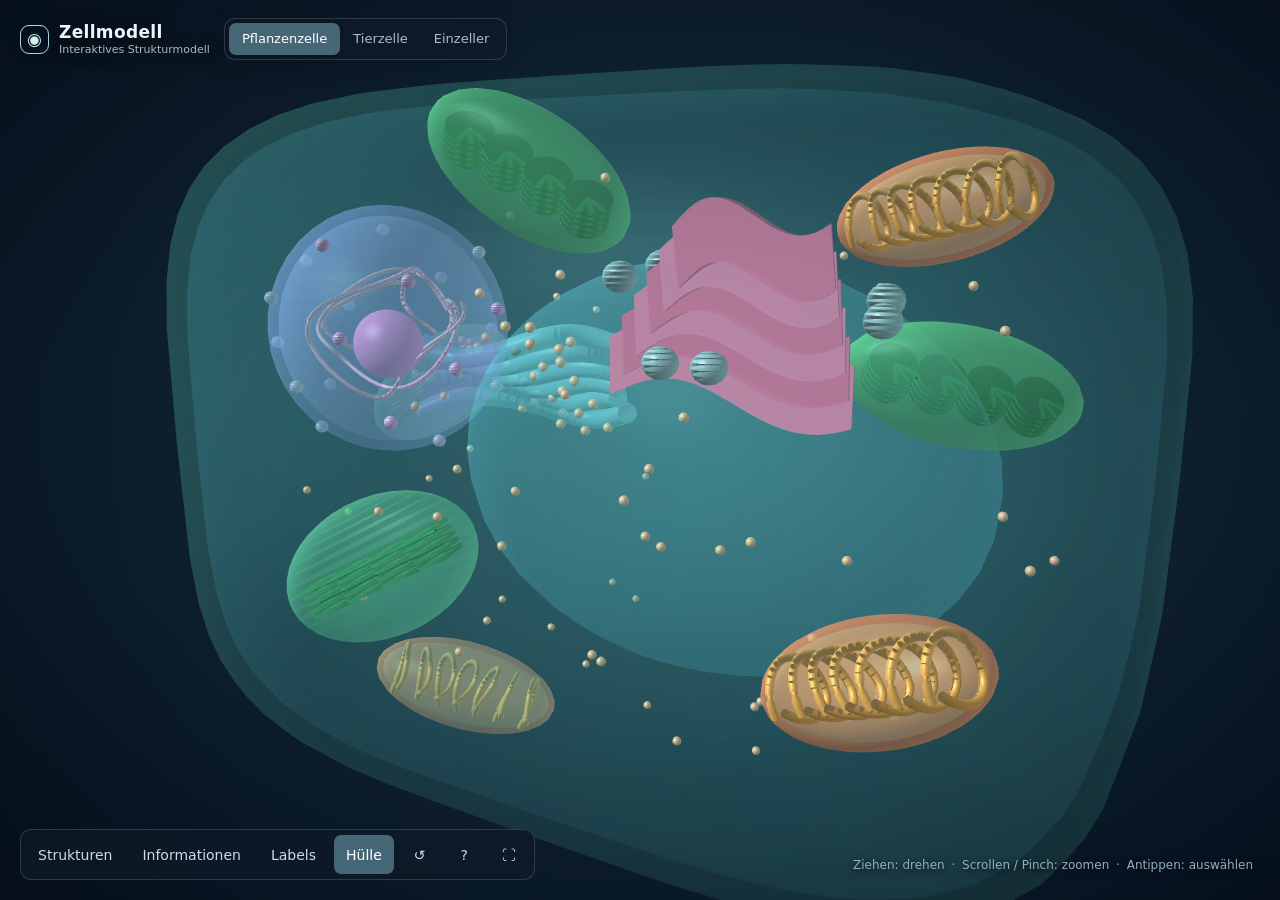
==== standalone/Zellmodell_3D_eine_Datei.html @ 07f2be98 "Add Zellmodell 3D prototype v0.2 (standalone/Zellmodell_3D_eine_Datei.html)" ====
<!doctype html>
<html lang="de">
<head>
  <meta charset="utf-8">
  <meta name="viewport" content="width=device-width,initial-scale=1,viewport-fit=cover,maximum-scale=5">
  <meta name="theme-color" content="#101823">
  <title>Zellmodell · interaktives 3D</title>
  <style>
    :root{color-scheme:dark;--panel:rgba(15,26,39,.79);--line:rgba(192,211,223,.18);--text:#eef6f9;--muted:#a6bac9;--accent:#a9dce1}
    *{box-sizing:border-box}html,body{margin:0;width:100%;height:100%;overflow:hidden;font-family:Inter,ui-sans-serif,system-ui,-apple-system,BlinkMacSystemFont,"Segoe UI",sans-serif}
    body{background:radial-gradient(ellipse at 52% 47%,#223b47 0%,#102333 47%,#07121f 95%);color:var(--text)}
    body:after{content:"";position:fixed;inset:0;pointer-events:none;background:radial-gradient(ellipse at 54% 55%,transparent 35%,rgba(2,11,20,.27) 100%)}
    canvas{display:block;position:fixed;inset:0;width:100vw;height:100dvh;touch-action:none;outline:none;cursor:grab} canvas.dragging{cursor:grabbing}
    button,select{font:inherit} button{cursor:pointer}
    .top{position:fixed;z-index:3;left:max(20px,env(safe-area-inset-left));top:max(18px,env(safe-area-inset-top));display:flex;align-items:center;gap:14px}
    .brand{display:flex;align-items:center;gap:10px;text-shadow:0 2px 16px #08152180}.mark{width:29px;height:29px;border:1.5px solid #b6dddf;border-radius:9px;display:grid;place-items:center;color:#d2f4ee;font-size:17px}.brand strong{letter-spacing:.02em;font-weight:600;font-size:17px}.brand small{display:block;font-size:11px;font-weight:450;color:var(--muted);margin-top:1px}
    .pick{display:flex;align-items:center;padding:4px;background:var(--panel);border:1px solid var(--line);border-radius:11px;backdrop-filter:blur(16px);box-shadow:0 8px 26px #020a1133}
    .pick button{background:transparent;border:0;border-radius:7px;color:#adbdc9;padding:9px 13px;font-size:13px;line-height:1.1}.pick button[aria-pressed="true"]{background:#476777;color:white;box-shadow:0 1px 5px #0003}
    .group{position:fixed;bottom:max(20px,env(safe-area-inset-bottom));left:max(20px,env(safe-area-inset-left));z-index:3;display:flex;gap:6px;padding:5px;border:1px solid var(--line);border-radius:11px;background:var(--panel);backdrop-filter:blur(18px)}
    .group button,.compact{background:transparent;color:#cbdce7;border:0;border-radius:7px;min-width:39px;height:39px;padding:0 12px;font-size:14px;white-space:nowrap}
    .group button:hover,.compact:hover{background:#ffffff19}.group button[aria-pressed="true"]{background:#456776;color:#fff}
    .hint{position:fixed;right:max(24px,env(safe-area-inset-right));bottom:max(28px,env(safe-area-inset-bottom));z-index:2;color:#93aebd;font-size:12px;user-select:none;text-align:right;text-shadow:0 2px 8px #06111b}
    .hint span{padding:0 3px}.cross{position:fixed;inset:50% auto auto 50%;pointer-events:none;width:5px;height:5px;border:1px solid rgba(255,255,255,.13);border-radius:50%;z-index:2;display:none}
    .panel{position:fixed;top:88px;right:max(20px,env(safe-area-inset-right));z-index:5;width:min(334px,calc(100vw - 40px));max-height:calc(100dvh - 175px);overflow:auto;padding:20px 21px 21px;border:1px solid rgba(200,225,228,.24);background:rgba(10,22,33,.87);backdrop-filter:blur(22px);border-radius:14px;box-shadow:0 14px 58px #0007;transform:translateX(calc(100% + 30px));opacity:0;pointer-events:none;transition:transform .24s ease,opacity .24s ease}
    .panel.open{transform:none;opacity:1;pointer-events:auto}.panel .head{display:flex;justify-content:space-between;align-items:start;gap:12px}.eyebrow{margin:0 0 8px;color:#91bccc;font-size:11px;letter-spacing:.1em;text-transform:uppercase}.panel h2{font-size:21px;line-height:1.2;letter-spacing:-.025em;font-weight:600;margin:0 0 15px}.panel p{line-height:1.53;color:#dae4e9;font-size:13px;margin:11px 0}.panel strong{color:#e8f4f5;font-weight:600}.panel .section{border-top:1px solid #ffffff23;padding-top:13px;margin-top:15px}.x{border:0;background:transparent;color:#bad0da;font-size:24px;padding:0 4px;line-height:1}.notice{font-size:11px!important;color:#9caeb8!important}
    .list{display:grid;gap:3px;margin-top:10px}.list button{text-align:left;color:#e4edf2;padding:11px 12px;background:#ffffff07;border:1px solid transparent;border-radius:7px;font-size:13px}.list button:hover,.list button:focus-visible{background:#ffffff1d;border-color:#ffffff31}
    .label{position:fixed;z-index:2;pointer-events:none;transform:translate(-50%,-50%);display:none;white-space:nowrap;border:1px solid #c1ebdd70;border-radius:20px;padding:4px 9px;background:#0a1c25b8;color:#d4ede9;font-size:11px;font-weight:500;text-shadow:0 1px 3px #0008;box-shadow:0 2px 10px #0003}
    .panel details{margin-top:10px;border-top:1px solid #ffffff29;padding-top:11px} .panel summary{font-weight:600;font-size:13px;color:#e4f6f2;cursor:pointer;list-style-position:inside} .panel details p{margin:8px 0 2px;color:#ccdae2}.panel .mini-list{display:grid;gap:5px}.panel .mini-list button{background:#ffffff0b;color:#e3f2f2;border:1px solid #ffffff17;text-align:left;border-radius:7px;padding:9px 11px;font-size:13px}.panel .mini-list button:hover{background:#ffffff1b}.panel .intro{font-size:13px;color:#c9dce3}.panel .tag{font-size:11px;letter-spacing:.05em;color:#a8c7cb;text-transform:uppercase}.panel .modelDisclaimer{font-size:11px;color:#abbfc8;margin-top:16px}.fallback{display:none;position:fixed;inset:0;z-index:1;align-items:center;justify-content:center;padding:70px 8% 68px}.fallback-mode .fallback{display:flex}.fallback svg{width:min(100%,1220px);height:min(88vh,740px);filter:drop-shadow(0 10px 28px rgba(0,0,0,.24))}.fallback .svg-part{cursor:pointer;transition:filter .12s,opacity .12s}.fallback .svg-part:hover{filter:brightness(1.25)}.fallback .lbl{font-size:16px;fill:#eaf8f5;paint-order:stroke;stroke:#14303b;stroke-width:3px;stroke-linejoin:round;opacity:0}.fallback.show-labels .lbl{opacity:1}.fallback.hide-shell .shell{opacity:0!important}.fallback .watermark{fill:#a1bbc2;font-size:12px;opacity:.8}.fallback-mode .hint{display:none}.fallback-mode .panel{z-index:7} @media(max-width:730px){.fallback{padding:108px 5% 75px}.fallback svg{height:auto;max-height:70vh;transform:scale(1.22)}.panel{width:min(332px,calc(100vw - 20px));max-height:calc(100dvh - 172px)}}
    .zero{position:fixed;left:50%;bottom:27px;transform:translateX(-50%);font-size:11px;color:#9dabb4;pointer-events:none;white-space:nowrap}
    button:focus-visible{outline:2px solid #9bdddb;outline-offset:2px}
    .screenreader{position:absolute;width:1px;height:1px;overflow:hidden;clip:rect(0,0,0,0)}
    @media(max-width:730px){.top{left:12px;right:12px;top:max(12px,env(safe-area-inset-top));flex-direction:column;align-items:stretch;gap:10px}.brand strong{font-size:15px}.brand small{font-size:10px}.pick{align-self:flex-start}.pick button{padding:8px 11px;font-size:12px}.group{left:10px;right:10px;bottom:max(10px,env(safe-area-inset-bottom));max-width:calc(100vw - 20px);gap:0;justify-content:space-between}.group button{font-size:11px;min-width:27px;padding:0 4px;height:35px}.hint{right:10px;bottom:58px;font-size:10px}.panel{right:10px;top:116px;max-height:calc(100dvh - 183px);padding:16px;width:min(320px,calc(100vw - 20px))}.zero{display:none}}
    @media(prefers-reduced-motion:reduce){.panel{transition:none}}
  </style>
</head>
<body>
<canvas id="scene" tabindex="0" aria-label="Dreidimensionales, drehbares Zellmodell. Mit Maus oder Finger drehen, zoomen und Organellen auswählen."></canvas>
<div class="top">
 <div class="brand"><div class="mark" aria-hidden="true">◉</div><div><strong>Zellmodell</strong><small>Interaktives Strukturmodell</small></div></div>
 <nav class="pick" aria-label="Zelltyp wählen">
  <button type="button" data-cell="plant" aria-pressed="true">Pflanzenzelle</button><button type="button" data-cell="animal" aria-pressed="false">Tierzelle</button><button type="button" data-cell="ciliate" aria-pressed="false">Einzeller</button>
 </nav>
</div>
<div class="group" aria-label="Modellwerkzeuge">
 <button id="listBtn" title="Organellliste öffnen">Strukturen</button>
 <button id="overviewBtn" title="Informationen zum Zelltyp öffnen">Informationen</button>
 <button id="labelBtn" title="Beschriftungen ein- oder ausblenden" aria-pressed="false">Labels</button>
 <button id="envelopeBtn" title="Zellhülle ein- oder ausblenden" aria-pressed="true">Hülle</button>
 <button id="resetBtn" title="Ansicht zurücksetzen" aria-label="Ansicht zurücksetzen">↺</button>
 <button id="helpBtn" title="Bedienhilfe anzeigen" aria-label="Bedienhilfe anzeigen">?</button>
 <button id="fullBtn" title="Vollbildmodus" aria-label="Vollbildmodus">⛶</button>
</div>
<div class="hint"><span>Ziehen: drehen</span> · <span>Scrollen / Pinch: zoomen</span> · <span>Antippen: auswählen</span></div>
<div id="labelLayer"></div>
<aside class="panel" id="panel" aria-live="polite" aria-label="Informationen zum Modell"><div id="panelContent"></div></aside>
<div class="screenreader" id="sr" aria-live="polite"></div>
<script>
/* Zellmodell 3D — quelltextoffener, externer-bibliothekenfreier WebGL2-Neubau.
   Die Canva-Anwendung ist nicht auslesbar; keine originalen Funktionen sind implizit zugesichert. */
(() => {
'use strict';
const $ = id => document.getElementById(id);
const canvas = $('scene'), panel = $('panel'), panelContent = $('panelContent');
const gl = canvas.getContext('webgl2', {antialias:true, alpha:true, powerPreference:'high-performance', preserveDrawingBuffer:false});
if (!gl) {startFallback();return;}
const VS = `#version 300 es
precision highp float;
in vec3 aPosition;in vec3 aNormal;
uniform mat4 uModel, uVP;uniform mat3 uNormal;
out vec3 vN, vW;
void main(){vec4 p=uModel*vec4(aPosition,1.0);vW=p.xyz;vN=normalize(uNormal*aNormal);gl_Position=uVP*p;}`;
const FS = `#version 300 es
precision highp float;
in vec3 vN, vW;out vec4 FragColor;
uniform vec3 uColor,uCamera;uniform float uOpacity,uRough,uEmissive,uDim;
void main(){
 vec3 N=normalize(vN),V=normalize(uCamera-vW);
 vec3 L1=normalize(vec3(-0.54,0.81,0.91)),L2=normalize(vec3(0.74,-0.21,-0.47));
 float dif=max(dot(N,L1),0.0),bounce=max(dot(N,L2),0.0);
 float fres=pow(1.0-max(dot(N,V),0.0),2.6);
 float specPower=mix(72.0,13.0,clamp(uRough,0.0,1.0));
 float spec=pow(max(dot(N,normalize(L1+V)),0.0),specPower)*(.17+.26*(1.0-uRough));
 float fill=0.43+0.57*dif+0.19*bounce;
 vec3 tint=mix(uColor,vec3(0.55,0.84,0.94),clamp(fres*.2,0.0,0.6));
 vec3 col=tint*fill + vec3(0.86,0.94,1.0)*spec + uColor*uEmissive*(.13+fres*.54);
 col=mix(col,vec3(dot(col,vec3(.30,.59,.11)))*.71,uDim);
 float alpha=clamp(uOpacity*(1.0+fres*.50),0.0,1.0);
 FragColor=vec4(col,alpha);
}`;
function shader(src,kind){const s=gl.createShader(kind);gl.shaderSource(s,src);gl.compileShader(s);if(!gl.getShaderParameter(s,gl.COMPILE_STATUS))throw new Error(gl.getShaderInfoLog(s));return s;}
let program;try{program=gl.createProgram();gl.attachShader(program,shader(VS,gl.VERTEX_SHADER));gl.attachShader(program,shader(FS,gl.FRAGMENT_SHADER));gl.linkProgram(program);if(!gl.getProgramParameter(program,gl.LINK_STATUS))throw new Error(gl.getProgramInfoLog(program));}catch(e){document.body.insertAdjacentHTML('beforeend','<pre style="position:fixed;top:30%;left:8%;max-width:84%;padding:18px;background:#261a24;color:#fff;z-index:20;white-space:pre-wrap">Grafikinitialisierung fehlgeschlagen: '+String(e)+'</pre>');return;}
const uniforms={};for(const name of ['uModel','uVP','uNormal','uColor','uCamera','uOpacity','uRough','uEmissive','uDim']) uniforms[name]=gl.getUniformLocation(program,name);
const aPosition=gl.getAttribLocation(program,'aPosition'),aNormal=gl.getAttribLocation(program,'aNormal');
function clamp(n,a,b){return Math.min(b,Math.max(a,n));}
function add3(a,b){return [a[0]+b[0],a[1]+b[1],a[2]+b[2]];}
function sub3(a,b){return [a[0]-b[0],a[1]-b[1],a[2]-b[2]];}
function mul3(a,s){return [a[0]*s,a[1]*s,a[2]*s];}
function dot(a,b){return a[0]*b[0]+a[1]*b[1]+a[2]*b[2];}
function cross(a,b){return [a[1]*b[2]-a[2]*b[1],a[2]*b[0]-a[0]*b[2],a[0]*b[1]-a[1]*b[0]];}
function norm(a){const n=Math.hypot(...a)||1;return mul3(a,1/n);}
function eye(){return new Float32Array([1,0,0,0, 0,1,0,0, 0,0,1,0, 0,0,0,1]);}
function matmul(a,b){const o=new Float32Array(16);for(let c=0;c<4;c++)for(let r=0;r<4;r++)for(let k=0;k<4;k++)o[c*4+r]+=a[k*4+r]*b[c*4+k];return o;}
function translate(x,y,z){const m=eye();m[12]=x;m[13]=y;m[14]=z;return m;}
function scale(x,y,z){const m=eye();m[0]=x;m[5]=y;m[10]=z;return m;}
function rx(t){const m=eye(),c=Math.cos(t),s=Math.sin(t);m[5]=c;m[6]=s;m[9]=-s;m[10]=c;return m;}
function ry(t){const m=eye(),c=Math.cos(t),s=Math.sin(t);m[0]=c;m[2]=-s;m[8]=s;m[10]=c;return m;}
function rz(t){const m=eye(),c=Math.cos(t),s=Math.sin(t);m[0]=c;m[1]=s;m[4]=-s;m[5]=c;return m;}
function model({pos=[0,0,0],size=[1,1,1],rot=[0,0,0]}={}){return matmul(translate(...pos),matmul(rz(rot[2]),matmul(ry(rot[1]),matmul(rx(rot[0]),scale(...size)))));}
function normalMatrix(m){const a=[m[0],m[1],m[2]],b=[m[4],m[5],m[6]],c=[m[8],m[9],m[10]];return new Float32Array([...cross(b,c),...cross(c,a),...cross(a,b)]);}
function vec4Mul(m,v){return [m[0]*v[0]+m[4]*v[1]+m[8]*v[2]+m[12]*v[3],m[1]*v[0]+m[5]*v[1]+m[9]*v[2]+m[13]*v[3],m[2]*v[0]+m[6]*v[1]+m[10]*v[2]+m[14]*v[3],m[3]*v[0]+m[7]*v[1]+m[11]*v[2]+m[15]*v[3]];}
function perspective(fov,asp,n,f){const t=1/Math.tan(fov/2),m=new Float32Array(16);m[0]=t/asp;m[5]=t;m[10]=(f+n)/(n-f);m[11]=-1;m[14]=2*f*n/(n-f);return m;}
function lookAt(eyePos,target){let f=norm(sub3(target,eyePos)),r=norm(cross(f,[0,1,0])),u=cross(r,f),m=eye();m[0]=r[0];m[4]=r[1];m[8]=r[2];m[1]=u[0];m[5]=u[1];m[9]=u[2];m[2]=-f[0];m[6]=-f[1];m[10]=-f[2];m[12]=-dot(r,eyePos);m[13]=-dot(u,eyePos);m[14]=dot(f,eyePos);return m;}
function geo(vertices,normals,indices){const vao=gl.createVertexArray();gl.bindVertexArray(vao);const p=gl.createBuffer();gl.bindBuffer(gl.ARRAY_BUFFER,p);gl.bufferData(gl.ARRAY_BUFFER,new Float32Array(vertices),gl.STATIC_DRAW);gl.enableVertexAttribArray(aPosition);gl.vertexAttribPointer(aPosition,3,gl.FLOAT,false,0,0);const n=gl.createBuffer();gl.bindBuffer(gl.ARRAY_BUFFER,n);gl.bufferData(gl.ARRAY_BUFFER,new Float32Array(normals),gl.STATIC_DRAW);gl.enableVertexAttribArray(aNormal);gl.vertexAttribPointer(aNormal,3,gl.FLOAT,false,0,0);const i=gl.createBuffer();gl.bindBuffer(gl.ELEMENT_ARRAY_BUFFER,i);gl.bufferData(gl.ELEMENT_ARRAY_BUFFER,new Uint32Array(indices),gl.STATIC_DRAW);gl.bindVertexArray(null);return {vao,count:indices.length};}
function sphereGeo(seg=30,rows=20,p=1){const v=[],n=[],ind=[];const signedPow=(x,e)=>Math.sign(x)*Math.pow(Math.abs(x),e);for(let j=0;j<=rows;j++){const lat=-Math.PI/2+j*Math.PI/rows,cl=signedPow(Math.cos(lat),p),sl=signedPow(Math.sin(lat),p);for(let i=0;i<=seg;i++){const lon=i*2*Math.PI/seg;let x=cl*signedPow(Math.cos(lon),p),y=sl,z=cl*signedPow(Math.sin(lon),p);v.push(x,y,z);let nn=p===1?[x,y,z]:norm([Math.sign(x)*Math.pow(Math.abs(x)+.00001,2-p),Math.sign(y)*Math.pow(Math.abs(y)+.00001,2-p),Math.sign(z)*Math.pow(Math.abs(z)+.00001,2-p)]);n.push(...nn);}}
for(let j=0;j<rows;j++)for(let i=0;i<seg;i++){let a=j*(seg+1)+i,b=a+seg+1;ind.push(a,b,a+1,b,b+1,a+1);}return geo(v,n,ind);}
function cylinderGeo(seg=22){let v=[],n=[],ind=[];for(let j=0;j<2;j++){let y=j? .5:-.5;for(let i=0;i<=seg;i++){let a=i*2*Math.PI/seg,c=Math.cos(a),s=Math.sin(a);v.push(c,y,s);n.push(c,0,s);}}for(let i=0;i<seg;i++){let a=i,b=i+seg+1;ind.push(a,a+1,b,a+1,b+1,b);}for(let cap=0;cap<2;cap++){const y=cap?.5:-.5;const center=v.length/3;v.push(0,y,0);n.push(0,cap?1:-1);const start=v.length/3;for(let i=0;i<=seg;i++){let a=i*2*Math.PI/seg;v.push(Math.cos(a),y,Math.sin(a));n.push(0,cap?1:-1);}for(let i=0;i<seg;i++)ind.push(center,start+i+(cap?0:1),start+i+(cap?1:0));}return geo(v,n,ind);}
function torusGeo(seg=42,tube=9){let v=[],n=[],ind=[];for(let i=0;i<=seg;i++){let a=2*Math.PI*i/seg,ca=Math.cos(a),sa=Math.sin(a);for(let j=0;j<=tube;j++){let b=2*Math.PI*j/tube,cb=Math.cos(b),sb=Math.sin(b);v.push((1+.12*cb)*ca,.12*sb,(1+.12*cb)*sa);n.push(cb*ca,sb,cb*sa);}}for(let i=0;i<seg;i++)for(let j=0;j<tube;j++){let a=i*(tube+1)+j,b=a+tube+1;ind.push(a,a+1,b,a+1,b+1,b);}return geo(v,n,ind);}
function tubeGeo(points,r=.06,sides=6){let v=[],n=[],ind=[];for(let i=0;i<points.length;i++){const t=norm(sub3(points[Math.min(points.length-1,i+1)],points[Math.max(0,i-1)])),p=norm(cross(t,Math.abs(t[1])>.9?[1,0,0]:[0,1,0])),q=cross(t,p);for(let k=0;k<=sides;k++){const a=2*Math.PI*k/sides,nn=add3(mul3(p,Math.cos(a)),mul3(q,Math.sin(a)));v.push(...add3(points[i],mul3(nn,r)));n.push(...nn);}}
for(let i=0;i<points.length-1;i++)for(let k=0;k<sides;k++){let a=i*(sides+1)+k,b=a+sides+1;ind.push(a,b,a+1,a+1,b,b+1);}return geo(v,n,ind);}
function crescentGeo(){let v=[],n=[],ind=[],nx=32,ny=8;for(let side of [-1,1])for(let j=0;j<=ny;j++)for(let i=0;i<=nx;i++){let u=(i/nx-.5)*2,w=(j/ny-.5)*2;v.push(u*.86,w*.19 + Math.sin((u+1)*2.8)*.14,side*(.035+Math.cos(u*2.2)*.04));n.push(0,-.25,side);}
let one=(nx+1)*(ny+1);for(let s=0;s<2;s++)for(let j=0;j<ny;j++)for(let i=0;i<nx;i++){let a=s*one+j*(nx+1)+i,b=a+nx+1;ind.push(a,b,a+1,b,b+1,a+1);}return geo(v,n,ind);}
const G={sphere:sphereGeo(),micro:sphereGeo(12,8),box:sphereGeo(40,28,.50),cell:sphereGeo(48,30),cylinder:cylinderGeo(),torus:torusGeo(),sheet:crescentGeo()};
const colors={wall:[.31,.74,.54],membrane:[.34,.79,.84],vacuole:[.30,.74,.79],nucleus:[.60,.51,.91],nucleolus:[.97,.60,.89],dna:[.96,.70,.94],mito:[1.0,.56,.31],crista:[.99,.77,.40],chloro:[.35,.82,.47],grana:[.15,.55,.30],golgi:[.98,.65,.82],er:[.47,.80,.87],ribo:[.98,.82,.65],vesicle:[.66,.90,.91],lyso:[.94,.70,.49],cytoskeleton:[.32,.64,.75],nucleoid:[.98,.69,.56],plasmid:[.89,.77,.53]};
let objs=[],groups={},current='plant',selected=null,showLabels=false,showEnvelope=true;
const defs={
 plant:{
 wall:['Zellwand','Die Zellwand liegt außerhalb der Zellmembran und gibt der Pflanzenzelle mechanische Stabilität.','Zellulosehaltige Zellwand; keine selektiv permeable Biomembran.','Die äußere Form ist stark vereinfacht.'],
 membrane:['Zellmembran','Begrenzt den Protoplasten und reguliert den Stoffaustausch.','Phospholipid-Doppelschicht mit Membranproteinen.','Die molekulare Doppelschicht ist hier nicht aufgelöst.'],
 vacuole:['Zentralvakuole','Großer, flüssigkeitsgefüllter Zellraum; wichtig für Speicherung und Turgor.','Der Tonoplast grenzt die Vakuole vom Cytoplasma ab.','Die Größe variiert zwischen Pflanzenzellen.'],
 nucleus:['Zellkern','Enthält den überwiegenden Teil der genetischen Information.','Kernhülle aus zwei Membranen mit Kernporen. Der Nucleolus bildet unter anderem ribosomale Untereinheiten.','Die DNA-Fäden dienen hier nur zur Veranschaulichung.'],
 mito:['Mitochondrien','Hier läuft ein wesentlicher Teil der aeroben Zellatmung ab; ATP wird bereitgestellt.','Innere und äußere Membran; die innere besitzt Einstülpungen (Cristae).','Cristae und Größenverhältnisse sind vereinfacht.'],
 chloro:['Chloroplasten','Ort der Fotosynthese in grünen Pflanzenzellen.','Zwei Hüllmembranen; das innere Thylakoidsystem trägt photosynthetische Membrankomplexe.','Dargestellt ist eine chloroplastenhaltige Blattzelle, nicht jede Pflanzenzelle.'],
 er:['Endoplasmatisches Reticulum','Membrannetzwerk für die Herstellung und Verarbeitung vieler Stoffe.','An Ribosomen des rauen ER entstehen vor allem Membran- und sekretorische Proteine; glattes ER ist unter anderem an der Lipidsynthese beteiligt.','Die räumliche Verzahnung mit der Kernhülle ist nicht maßstabsgerecht.'],
 golgi:['Golgi-Apparat','Verarbeitet, sortiert und verteilt unter anderem Proteine und Lipide.','Stapel abgeflachter membranbegrenzter Zisternen; Vesikel übernehmen Transportaufgaben.','Transportwege werden nicht animiert.'],
 ribo:['Ribosomen','Ort der Proteinbiosynthese.','Ribosomen sind nicht von einer eigenen Biomembran umgeben.','Die gezeigten Punkte sind stark vergrößert.']},
 animal:{
 membrane:['Zellmembran','Grenzt die Tierzelle ab und vermittelt gezielten Stoffaustausch.','Lipiddoppelschicht mit Proteinen und weiteren Bestandteilen.','Keine feste Zellwand vorhanden.'],
 nucleus:['Zellkern','Enthält den überwiegenden Teil der DNA.','Doppelte Kernhülle mit Kernporen, Chromatin und Nucleolus.','Vereinfachte Verteilung der DNA.'],
 mito:['Mitochondrien','Wichtige Orte der aeroben Zellatmung und ATP-Bereitstellung.','Zwei Hüllmembranen; innere Membran mit Cristae.','Nicht maßstabsgetreu.'],
 er:['Endoplasmatisches Reticulum','Membransystem für Synthese, Modifikation und Transport.','Raues ER trägt Ribosomen; glattes ER nicht.','Die Form ist schematisiert.'],
 golgi:['Golgi-Apparat','Modifiziert und verteilt Stoffe, die unter anderem aus dem ER kommen.','Gestapelte Membransäckchen und Vesikel.','Transportrichtungen im Modell nicht animiert.'],
 ribo:['Ribosomen','Hier werden Proteine hergestellt.','Membranlose ribonukleoproteinreiche Partikel.','Didaktisch stark vergrößert.'],
 lyso:['Lysosomen','Membranbegrenzte Räume mit abbauenden Enzymen.','Beteiligt am intrazellulären Stoffabbau.','Nicht jede Tierzelle besitzt gleich viele.'],
 vesicle:['Vesikel','Transportieren oder speichern Stoffe in membranumhüllten Räumen.','Können mit anderen Membranen fusionieren.','Momentaufnahme eines dynamischen Systems.']},
 ciliate:{
 membrane:['Zelloberfläche','Das Pantoffeltierchen wird von einer Zellmembran und einem stabilisierenden Zellcortex begrenzt.','Es besitzt keine starre pflanzliche Zellwand. Die Oberfläche trägt zahlreiche Cilien (Wimpern).','Als Beispiel wird ein Pantoffeltierchen vereinfacht modelliert. Nicht alle Einzeller sehen so aus.'],
 macronucleus:['Großkern (Makronucleus)','Der Großkern enthält DNA und steuert viele Vorgänge der aktiven Zelle.','Pantoffeltierchen besitzen einen großen Zellkern und zusätzlich mindestens einen Kleinkern.','Die Darstellung einzelner DNA-Bereiche ist schematisch.'],
 micronucleus:['Kleinkern (Mikronucleus)','Der Kleinkern ist vor allem für Prozesse der genetischen Weitergabe bei der Konjugation wichtig.','Er liegt oft in der Nähe des Großkerns.','Die Vererbungsvorgänge sind nicht dargestellt.'],
 cilia:['Cilien (Wimpern)','Viele bewegliche Zellfortsätze ermöglichen Fortbewegung und helfen, Nahrung heranzustrudeln.','Ihre Bewegung beruht auf einem komplexen Aufbau aus Mikrotubuli.','Anzahl, Bewegungsmuster und tatsächliche Feinstruktur sind stark vereinfacht.'],
 vacuole:['Kontraktile Vakuole','Sie sammelt überschüssiges Wasser und gibt es nach außen ab.','Sie ist an der Osmoregulation im Süßwasser beteiligt; Zuführungskanäle sind hier schematisch.','Ihre Füllung und Entleerung werden nicht zeitlich simuliert.'],
 food:['Nahrungsvakuolen','Aufgenommene Nahrung wird in membranumgrenzten Räumen verdaut.','Die Vakuolen bewegen sich durch das Zellinnere und werden während der Verdauung verändert.','Das Modell zeigt nur mehrere vereinfachte Zustände gleichzeitig.'],
 oral:['Mundfeld / Zellmund','In diesem Oberflächenbereich wird Nahrung aufgenommen.','Cilien bewegen Nahrungsteilchen zur Zellmundregion.','Die räumliche Vertiefung und der Aufnahmevorgang sind nur angedeutet.'],
 mito:['Mitochondrien','Auch das Pantoffeltierchen ist ein Eukaryot und besitzt Mitochondrien.','Die innere Membran bildet Cristae; hier findet ein großer Teil der aeroben Zellatmung statt.','Einzellige Eukaryoten sind in ihrer Ausstattung sehr vielfältig.']}

};
function register(id,center,radius){const d=defs[current][id];groups[id]={id,title:d[0],about:d[1],structure:d[2],limit:d[3],center,radius};}
function add(group,mesh,transform,opts={}){const m=model(transform),mat={...opts};objs.push({group,mesh,model:m,normal:normalMatrix(m),center:transform.pos||[0,0,0],color:mat.color||colors[group]||colors.membrane,alpha:mat.alpha===undefined?1:mat.alpha,rough:mat.rough===undefined?.47:mat.rough,emissive:mat.emissive||0,envelope:!!mat.envelope});}
function addTube(group,points,r,opts={},transform={}){const mesh=tubeGeo(points,r,7);add(group,mesh,{pos:transform.pos||[0,0,0],size:transform.size||[1,1,1],rot:transform.rot||[0,0,0]},opts);}
function ring(group,c,r,rot=[0,0,0],opts={}){add(group,G.torus,{pos:c,size:[r,.95*r,r],rot},opts);}
function addNucleus(c,s=1){register('nucleus',c,.9*s);
 add('nucleus',G.sphere,{pos:c,size:[.86*s,.84*s,.74*s]},{alpha:.26,rough:.37,color:colors.nucleus,emissive:.11});
 add('nucleus',G.sphere,{pos:c,size:[.79*s,.77*s,.67*s]},{alpha:.18,rough:.35,color:[.71,.62,.99]});
 add('nucleus',G.sphere,{pos:add3(c,[.15*s,-.07*s,.17*s]),size:[.24*s,.23*s,.22*s]},{color:colors.nucleolus,rough:.45,emissive:.11});
 for(let h=0;h<3;h++){let pts=[];for(let j=0;j<48;j++){let t=(j/47)*Math.PI*2.1;pts.push([Math.cos(t)*(.43+h*.04)*s,Math.sin(t)*(.31+h*.06)*s,Math.sin(t*2.6+h*1.7)*.19*s]);}addTube('nucleus',pts,.016*s,{color:colors.dna,alpha:.91,emissive:.14},{pos:c,rot:[h*.34,h*.6, h*.25]});}
 for(let k=0;k<21;k++){let a=k*2.4,el=Math.asin((k/21)*1.75-.88),x=Math.cos(el)*Math.cos(a),y=Math.sin(el),z=Math.cos(el)*Math.sin(a);add('nucleus',G.micro,{pos:add3(c,[x*.865*s,y*.84*s,z*.745*s]),size:[.045*s,.043*s,.045*s]},{color:[.84,.78,1],alpha:.8,emissive:.12});}
}
function addMito(c,scaleFactor=1,rot=[0,0,0]){const m=matmul(translate(...c),matmul(rz(rot[2]),matmul(ry(rot[1]),rx(rot[0]))));
 add('mito',G.sphere,{pos:c,size:[.75*scaleFactor,.33*scaleFactor,.35*scaleFactor],rot},{alpha:.46,rough:.34,color:colors.mito,emissive:.13});
 add('mito',G.sphere,{pos:c,size:[.70*scaleFactor,.285*scaleFactor,.30*scaleFactor],rot},{alpha:.19,rough:.32,color:[1,.86,.51]});
 for(let i=0;i<7;i++){let pts=[];const x=(-.54+i*.18)*scaleFactor;for(let j=0;j<=28;j++){let t=j/28,phi=t*Math.PI*2.0;pts.push([x + Math.sin(phi*1.2+i)*.035*scaleFactor,Math.sin(phi)*.215*scaleFactor,Math.cos(phi*.9)*.22*scaleFactor]);}addTube('mito',pts,.025*scaleFactor,{color:colors.crista,rough:.66,alpha:.96,emissive:.12},{pos:c,rot});}
 return m;
}
function addChloroplast(c,rot=[0,0,0],scaleFactor=1){add('chloro',G.sphere,{pos:c,size:[.77*scaleFactor,.46*scaleFactor,.32*scaleFactor],rot},{color:colors.chloro,alpha:.43,rough:.37,emissive:.14});
 // Quer zur Längsachse gestapelte Thylakoid-Disks und verbindende Stromalamellen (didaktische Strukturmodelle).
 const localParent=matmul(translate(...c),matmul(rz(rot[2]),matmul(ry(rot[1]),rx(rot[0]))));
 for(let stack=0;stack<4;stack++){for(let k=0;k<5;k++){let p=[(-.46+stack*.31)*scaleFactor,(-.1+k*.047)*scaleFactor,.015*scaleFactor];let pp=vec4Mul(localParent,[...p,1]);add('chloro',G.cylinder,{pos:pp.slice(0,3),size:[.16*scaleFactor,.022*scaleFactor,.16*scaleFactor],rot:[rot[0],rot[1],rot[2]]},{color:colors.grana,rough:.68});}}
 for(let l=0;l<3;l++){let pts=[];for(let i=0;i<=24;i++){let u=i/24;pts.push([(-.55+1.1*u)*scaleFactor,(-.11+l*.085)*scaleFactor,.02*scaleFactor+Math.sin(u*9)*.02]);}addTube('chloro',pts,.019*scaleFactor,{color:[.17,.69,.38],alpha:.95},{pos:c,rot});}
}
function addGolgi(c,scaleFactor=1){register('golgi',c,.84*scaleFactor);for(let k=0;k<6;k++){const length=(.92-k*.07)*scaleFactor;add('golgi',G.sheet,{pos:add3(c,[.03*k*scaleFactor,(k-2.5)*.15*scaleFactor,0]),size:[length,1*scaleFactor,.8*scaleFactor],rot:[0,.10,k*.024]},{color:k%2?[.97,.64,.81]:[1,.72,.88],alpha:.92,rough:.59,emissive:.025});}
 for(let i=0;i<6;i++){let a=i*2.2;add('golgi',G.micro,{pos:add3(c,[.97*Math.cos(a)*scaleFactor,.31*Math.sin(a)*scaleFactor,.3*Math.sin(a*1.8)*scaleFactor]),size:[.09,.08,.09]},{color:colors.vesicle,alpha:.84,rough:.2});}}
function addER(c,scaleFactor=1){register('er',c,.90*scaleFactor);for(let k=0;k<6;k++){let theta=k*.70+.4, pts=[];for(let j=0;j<=32;j++){let t=j/32;pts.push([(-.64+t*1.35)*scaleFactor,Math.sin(t*2*Math.PI+theta)*.12*scaleFactor+(k-2.5)*.10*scaleFactor,Math.cos(t*4.0+theta)*.30*scaleFactor]);}
 addTube('er',pts,.066*scaleFactor,{color:colors.er,alpha:.84,rough:.3,emissive:.075},{pos:c,rot:[.2,k*.16,0]});
 for(let j=0;j<7;j++){let t=j/7, p=pts[Math.floor(t*(pts.length-1))];add('er',G.micro,{pos:add3(c,p),size:[.034,.034,.034]},{color:colors.ribo,alpha:1,rough:.7});}}
}
let seed=302;function random(){seed=(seed*1664525+1013904223)>>>0;return seed/4294967296;}
function addRibosomes(c,size,count,inside=()=>true){register('ribo',c,.65);let added=0,iterations=0;while(added<count&&iterations++<count*12){const p=[(random()*2-1)*size[0],(random()*2-1)*size[1],(random()*2-1)*size[2]];if(p[0]*p[0]/size[0]**2+p[1]*p[1]/size[1]**2+p[2]*p[2]/size[2]**2>1||!inside(p))continue;add('ribo',G.micro,{pos:add3(c,p),size:[.027,.027,.027]},{color:colors.ribo,rough:.75,emissive:.075});added++;}}
function addPlant(){register('wall',[0,0,0],3);register('membrane',[0,0,0],3);
 add('wall',G.box,{size:[3.1,2.25,1.76]},{color:colors.wall,alpha:.115,rough:.26,emissive:.07,envelope:true});
 add('membrane',G.box,{size:[2.98,2.14,1.67]},{color:colors.membrane,alpha:.055,rough:.26,emissive:.06,envelope:true});
 register('vacuole',[.35,-.10,-.30],1.55);add('vacuole',G.sphere,{pos:[.35,-.14,-.35],size:[1.85,1.36,1.12]},{color:colors.vacuole,alpha:.17,rough:.15,emissive:.07});
 addNucleus([-1.52,.75,.63],.94);register('mito',[1.70,-.80,.87],.60);addMito([1.87,-.82,.88],1.0,[.24,-.32,.47]);addMito([-1.12,-1.71,.48],.85,[.56,.41,-.27]);addMito([1.88,1.53,.19],.83,[.54,-.32,.22]);
 register('chloro',[-1.57,-.96,.59],.68);addChloroplast([-1.69,-.9,.66],[.14,.14,.5],1.06);addChloroplast([1.83,.46,-.73],[.65,.48,-.26],.97);addChloroplast([-.42,1.73,.58],[.5,.18,-.5],.90);addChloroplast([-2.04,.2,-.45],[-.44,.28,.6],.82);
 addGolgi([1.20,1.06,1.23],.78);addER([-.85,.42,.12],1.05);
 addRibosomes([0,0,0],[2.69,1.93,1.53],74,p=>(p[0]-.35)**2/1.84**2+(p[1]+.14)**2/1.35**2+(p[2]+.35)**2/1.11**2>1.18&& (p[0]+1.52)**2+(p[1]-.75)**2+(p[2]-.63)**2>.95**2);
}
function addAnimal(){register('membrane',[0,0,0],2.6);add('membrane',G.sphere,{size:[2.73,2.19,1.81]},{color:colors.membrane,alpha:.12,rough:.22,emissive:.12,envelope:true});
 addNucleus([-.65,.20,.15],1.11);register('mito',[1.26,-.83,.83],.65);addMito([1.36,-.85,.84],1.05,[.1,.2,.6]);addMito([1.42,1.22,-.05],.89,[.32,-.19,-.1]);addMito([-1.80,-1.12,.37],.72,[.08,1.07,-.23]);
 addGolgi([.75,.74,1.00],.95);addER([-.25,-.67,-.54],1.0);
 register('lyso',[-1.5,1.35,.47],.4);for(let i=0;i<5;i++){const p=[-1.5+Math.cos(i*2.4)*.29,1.38+Math.sin(i*3.0)*.23,.65+(i%2)*.34];add('lyso',G.sphere,{pos:p,size:[.20,.2,.20]},{color:colors.lyso,alpha:.85,rough:.37});}
 register('vesicle',[1.94,.11,.34],.35);for(let i=0;i<8;i++){let a=i*2.4,p=[1.84+Math.sin(a)*.31,.08+Math.cos(a)*.63,.45+Math.sin(a*1.8)*.25];add('vesicle',G.sphere,{pos:p,size:[.11,.1,.11]},{color:colors.vesicle,alpha:.50,rough:.15});}
 addRibosomes([0,0,0],[2.5,1.98,1.5],89,p=>(p[0]+.65)**2+(p[1]-.2)**2+(p[2]-.15)**2>1.15**2);
}
function addCiliate(){
 // Pantoffeltierchen als konkretes Beispiel eines eukaryotischen Einzellers.
 register('membrane',[0,0,0],2.8);
 add('membrane',G.sphere,{size:[2.73,1.12,.84],rot:[0,0,-.12]},{color:[.29,.75,.84],alpha:.16,rough:.30,emissive:.11,envelope:true});
 add('membrane',G.sphere,{size:[2.60,1.02,.75],rot:[0,0,-.12]},{color:[.44,.82,.81],alpha:.05,rough:.28,emissive:.04,envelope:true});
 register('macronucleus',[-.38,.10,.18],.74);add('macronucleus',G.sphere,{pos:[-.40,.06,.18],size:[.76,.52,.48]},{color:[.68,.54,.92],alpha:.78,rough:.42,emissive:.07});
 register('micronucleus',[.27,.36,.35],.25);add('micronucleus',G.sphere,{pos:[.30,.36,.36],size:[.21,.20,.19]},{color:[.95,.72,1],alpha:.95,rough:.46});
 register('vacuole',[1.65,.51,.17],.57);add('vacuole',G.sphere,{pos:[1.65,.48,.17],size:[.41,.35,.32]},{color:[.34,.78,.93],alpha:.34,rough:.23,emissive:.09});
 for(let k=0;k<8;k++){let a=k*Math.PI/4,pts=[];for(let j=0;j<6;j++){let t=j/5;pts.push([1.65+Math.cos(a)*(.37+t*.46),.48+Math.sin(a)*(.31+t*.25),.13]);}addTube('vacuole',pts,.017,{color:[.46,.89,.92],alpha:.78});}
 register('food',[.78,-.44,.31],.85);for(const [x,y,z,r] of [[.79,-.46,.48,.30],[-1.45,-.22,.33,.25],[-.15,-.61,-.04,.23],[1.17,.2,-.28,.19]]){
 add('food',G.sphere,{pos:[x,y,z],size:[r,r*.88,r*.88]},{color:[.98,.66,.42],alpha:.59,rough:.5});add('food',G.sphere,{pos:[x+.05,y-.04,z+.05],size:[r*.42,r*.35,r*.42]},{color:[.75,.37,.25],alpha:.68,rough:.65});}
 register('mito',[-1.12,.63,-.04],.63);addMito([-1.35,.59,-.15],.67,[.12,-.5,.2]);addMito([.89,.43,-.13],.65,[.2,.6,.3]);addMito([-.26,-.75,-.21],.55,[.1,.2,-.5]);
 register('oral',[.74,-.80,.47],.42);let groove=[];for(let i=0;i<25;i++){let t=i/24;groove.push([.23+t*.86,-.92+Math.sin(t*Math.PI)*.14,.47+Math.sin(t*Math.PI)*.10]);}addTube('oral',groove,.085,{color:[.26,.49,.67],alpha:.95,rough:.55});
 register('cilia',[0,0,0],2.75);for(let i=0;i<150;i++){let a=(i/150)*Math.PI*2,x=-2.57+(i%26)/25*5.14,q=Math.max(.09,1-(x/2.73)**2),phi=a*2.39996323;let y=Math.sqrt(q)*1.05*Math.sin(phi),z=Math.sqrt(q)*.78*Math.cos(phi);
 let n=norm([x/(2.73*2.73),y/(1.12*1.12),z/(.84*.84)]);let p=[x,y,z];let pts=[p,add3(p,mul3(n,.12)),add3(p,mul3(n,.27))];addTube('cilia',pts,.010,{color:[.66,.94,.87],alpha:.75,rough:.4});}
}

function buildCell(type){current=type;selected=null;objs=[];groups={};seed=302;switch(type){case'plant':addPlant();break;case'animal':addAnimal();break;case'ciliate':addCiliate();break;}closePanel();refreshLabels();for(let el of document.querySelectorAll('[data-cell]'))el.setAttribute('aria-pressed',String(el.dataset.cell===type));camGoal.distance=homeDistance(type);camGoal.target=[0,0,0];updateSelection(null);}
const cam={theta:.53,phi:.23,distance:9.3,target:[0,0,0]},camGoal={theta:.53,phi:.23,distance:9.3,target:[0,0,0]};
function homeDistance(type){const aspect=Math.max(.2,window.innerWidth/Math.max(1,window.innerHeight)),t=2*Math.tan(45*Math.PI/360);const targetWidth=type==='plant'?7.0:type==='ciliate'?6.5:6.2;const targetHeight=type==='plant'?5.8:type==='ciliate'?4.4:5.2;return clamp(Math.max(targetWidth/(t*aspect),targetHeight/t),6.6,27);}
let width=1,height=1,ratio=1,vp=eye(),cameraPosition=[0,0,9],lastTime=0;let labelElements=[];
function cameraSet(){const {theta,phi,distance,target}=cam;let pos=[Math.cos(phi)*Math.sin(theta)*distance,Math.sin(phi)*distance,Math.cos(phi)*Math.cos(theta)*distance];cameraPosition=add3(target,pos);let fov=45*Math.PI/180;vp=matmul(perspective(fov,width/height,.1,90),lookAt(cameraPosition,target));}
function project(p){const q=vec4Mul(vp,[...p,1]);if(q[3]<=0)return null;return {x:(q[0]/q[3]*.5+.5)*width,y:(1-(q[1]/q[3]*.5+.5))*height,depth:q[2]/q[3]};}
function resize(){ratio=Math.min(window.devicePixelRatio||1,1.7);let w=Math.max(1,Math.round(canvas.clientWidth*ratio)),h=Math.max(1,Math.round(canvas.clientHeight*ratio));w=Math.min(3200,w);h=Math.min(2200,h);if(canvas.width!==w||canvas.height!==h){canvas.width=w;canvas.height=h;}width=canvas.clientWidth;height=canvas.clientHeight;gl.viewport(0,0,canvas.width,canvas.height);}
function drawObj(o,dim){gl.bindVertexArray(o.mesh.vao);gl.uniformMatrix4fv(uniforms.uModel,false,o.model);gl.uniformMatrix3fv(uniforms.uNormal,false,o.normal);gl.uniform3fv(uniforms.uColor,o.color);gl.uniform1f(uniforms.uOpacity,o.alpha);gl.uniform1f(uniforms.uRough,o.rough);gl.uniform1f(uniforms.uEmissive,o.emissive+(selected===o.group?.09:0));gl.uniform1f(uniforms.uDim,dim);gl.drawElements(gl.TRIANGLES,o.mesh.count,gl.UNSIGNED_INT,0);}
function frame(now){let dt=clamp((now-lastTime)/1000||.016,.001,.06);lastTime=now;resize();let lerp=1-Math.exp(-dt*7.3);cam.theta+=(camGoal.theta-cam.theta)*lerp;cam.phi+=(camGoal.phi-cam.phi)*lerp;cam.distance+=(camGoal.distance-cam.distance)*lerp;for(let i=0;i<3;i++)cam.target[i]+=(camGoal.target[i]-cam.target[i])*lerp;cameraSet();
 gl.clearColor(0,0,0,0);gl.clear(gl.COLOR_BUFFER_BIT|gl.DEPTH_BUFFER_BIT);gl.useProgram(program);gl.uniformMatrix4fv(uniforms.uVP,false,vp);gl.uniform3fv(uniforms.uCamera,cameraPosition);
 gl.enable(gl.DEPTH_TEST);gl.depthFunc(gl.LEQUAL);gl.disable(gl.CULL_FACE);
 const renderables=objs.filter(o=>showEnvelope||!o.envelope);
 gl.disable(gl.BLEND);gl.depthMask(true);
 for(const o of renderables){if(o.alpha>=.995)drawObj(o,selected&&selected!==o.group?.28:0);}
 const translucent=renderables.filter(o=>o.alpha<.995).sort((a,b)=>Math.hypot(...sub3(b.center,cameraPosition))-Math.hypot(...sub3(a.center,cameraPosition)));
 gl.enable(gl.BLEND);gl.blendFunc(gl.SRC_ALPHA,gl.ONE_MINUS_SRC_ALPHA);gl.depthMask(false);
 for(const o of translucent)drawObj(o,selected&&selected!==o.group?.22:0);
 gl.depthMask(true);gl.disable(gl.BLEND);gl.bindVertexArray(null);
 if(showLabels)for(const entry of labelElements){const {el,g}=entry,p=project(g.center);if(p&&p.depth<1&&p.x>35&&p.x<width-35&&p.y>35&&p.y<height-30){el.style.display='block';el.style.left=p.x+'px';el.style.top=p.y+'px';}else el.style.display='none';}
 requestAnimationFrame(frame);
}
function escapeHtml(s){return String(s).replace(/[&<>"']/g,c=>({'&':'&amp;','<':'&lt;','>':'&gt;','"':'&quot;',"'":'&#39;'}[c]));}
function openPanel(html){panelContent.innerHTML=html;panel.classList.add('open');}
function closePanel(){panel.classList.remove('open');}
const cellOverview={
 plant:['Pflanzenzelle','Dargestellt ist eine schematische, chloroplastenhaltige Pflanzenzelle. Die Zellwand stabilisiert; die Zellmembran reguliert den Stoffaustausch. Eine große Zentralvakuole trägt zum Turgor bei.','Nicht jede Pflanzenzelle besitzt Chloroplasten (beispielsweise Zellen vieler Speicherorgane).'],
 animal:['Tierzelle','Die Tierzelle besitzt keine Zellwand. Ihre Organellen sind durch Membranen gegliedert und übernehmen unterschiedliche Aufgaben.','Die tatsächliche Form und die Anzahl der Organellen hängen vom jeweiligen Zelltyp ab.'],
 ciliate:['Einzeller: Pantoffeltierchen','Das Pantoffeltierchen ist ein eukaryotischer Einzeller. Es besitzt Zellkern, Mitochondrien, Nahrungsvakuolen, kontraktile Vakuolen und zahlreiche Cilien.','„Einzeller“ bezeichnet die Organisationsform eines Lebewesens, keine einheitliche Zellbauart. Auch Bakterien sind Einzeller, haben aber keinen membranumhüllten Zellkern.']
};
function infoHTML(g){return `<div class="head"><div><p class="eyebrow">${escapeHtml(cellOverview[current][0])} · Organell</p><h2>${escapeHtml(g.title)}</h2></div><button class="x" id="closePanel" aria-label="Schließen">×</button></div><p class="intro">${escapeHtml(g.about)}</p><details open><summary>Bau und Lage</summary><p>${escapeHtml(g.structure)}</p></details><details><summary>Was das Modell vereinfacht</summary><p>${escapeHtml(g.limit)}</p></details><div class="section"><button class="compact" id="backOverview" type="button">Zur Zellübersicht</button></div>`;}
function overviewPanel(){const d=cellOverview[current],items=Object.values(groups).filter(g=>g.id!=='ribo').map(g=>`<button type="button" data-select="${escapeHtml(g.id)}">${escapeHtml(g.title)}</button>`).join('');openPanel(`<div class="head"><div><p class="eyebrow">Zelltyp</p><h2>${escapeHtml(d[0])}</h2></div><button class="x" id="closePanel" aria-label="Schließen">×</button></div><p class="intro">${escapeHtml(d[1])}</p><details><summary>Alle Strukturen auswählen</summary><div class="mini-list">${items}</div></details><details><summary>Fachlicher Hinweis</summary><p>${escapeHtml(d[2])}</p></details><p class="modelDisclaimer">3D-Strukturmodell, keine mikroskopische Aufnahme; Größen und Organellenzahlen sind nicht maßstabsgetreu.</p>`);bindPanelButtons();}
function bindPanelButtons(){const close=$('closePanel');if(close)close.onclick=()=>{closePanel();selected=null;};const back=$('backOverview');if(back)back.onclick=()=>{selected=null;overviewPanel();};for(const el of panel.querySelectorAll('[data-select]'))el.onclick=()=>updateSelection(el.dataset.select);}

function updateSelection(id){selected=id;let g=id?groups[id]:null;if(g){camGoal.target=g.center.slice();camGoal.distance=Math.min(7,Math.max(4.6,camGoal.distance*.84));openPanel(infoHTML(g));bindPanelButtons();$('sr').textContent=g.title+' ausgewählt';}else $('sr').textContent='Zellmodell: '+cellOverview[current][0];}

function refreshLabels(){const layer=$('labelLayer');layer.innerHTML='';labelElements=[];for(const g of Object.values(groups)){if(['wall','membrane','ribo'].includes(g.id))continue;let el=document.createElement('div');el.className='label';el.textContent=g.title;layer.append(el);labelElements.push({el,g});}}
function listPanel(){overviewPanel();}

function helpPanel(){openPanel(`<div class="head"><div><p class="eyebrow">Bedienung</p><h2>Das Modell erkunden</h2></div><button class="x" id="closePanel" aria-label="Schließen">×</button></div><p>Mit einem Finger oder gedrückter Maustaste drehen. Zum Zoomen zwei Finger auseinanderziehen oder das Mausrad bewegen. Ein Organell auswählen, um Bau und Funktion nachzulesen.</p><p>Über „Strukturen“ kannst du jedes Organell direkt auswählen. „Labels“ zeigt Kurzbeschriftungen; „Hülle“ schaltet die äußere Begrenzung um.</p><div class="section"><strong>Was das Modell nicht zeigt</strong><p>Es handelt sich um ein dreidimensionales Strukturmodell, nicht um eine mikroskopische Aufnahme. Größenverhältnisse, Zahl, Ausrichtung und Bewegungen der Organellen sind vereinfacht. Die Lipiddoppelschicht ist nicht molekular aufgelöst.</p></div>`);$('closePanel').onclick=closePanel;}
const pointers=new Map();let dragStart=null,pinchStart=null,moved=false;
canvas.addEventListener('pointerdown',e=>{canvas.setPointerCapture(e.pointerId);pointers.set(e.pointerId,[e.clientX,e.clientY]);if(pointers.size===1){dragStart=[e.clientX,e.clientY];moved=false;}canvas.classList.add('dragging');});
canvas.addEventListener('pointermove',e=>{if(!pointers.has(e.pointerId))return;const prev=pointers.get(e.pointerId);pointers.set(e.pointerId,[e.clientX,e.clientY]);if(pointers.size===1){const dx=e.clientX-prev[0],dy=e.clientY-prev[1];if(Math.abs(dx)+Math.abs(dy)>.25){camGoal.theta+=dx*.0067;camGoal.phi=clamp(camGoal.phi+dy*.0067,-1.22,1.22);}if(dragStart&&Math.hypot(e.clientX-dragStart[0],e.clientY-dragStart[1])>8)moved=true;}else if(pointers.size===2){let p=[...pointers.values()],dist=Math.hypot(p[0][0]-p[1][0],p[0][1]-p[1][1]);if(pinchStart&&dist>0){camGoal.distance=clamp(camGoal.distance*pinchStart/dist,3.3,27);}pinchStart=dist;moved=true;}});
canvas.addEventListener('pointerup',e=>{const click=!moved&&pointers.size===1;const px=e.clientX,py=e.clientY;pointers.delete(e.pointerId);if(pointers.size===0){canvas.classList.remove('dragging');pinchStart=null;}if(click){let candidates=Object.values(groups).filter(g=>!['wall','membrane','ribo'].includes(g.id)).map(g=>{let q=project(g.center);let dist=q?Math.hypot(px-q.x,py-q.y):1e9;let threshold=clamp(g.radius*height/(cam.distance*.8),30,89);return {g,dist,threshold};}).filter(x=>x.dist<x.threshold).sort((a,b)=>a.dist-b.dist);if(candidates.length)updateSelection(candidates[0].g.id);else if(selected){selected=null;closePanel();camGoal.target=[0,0,0];camGoal.distance=homeDistance(current);}}});
canvas.addEventListener('pointercancel',e=>{pointers.delete(e.pointerId);pinchStart=null;canvas.classList.remove('dragging');});
canvas.addEventListener('wheel',e=>{e.preventDefault();camGoal.distance=clamp(camGoal.distance*Math.exp(e.deltaY*.00082),3.3,27);},{passive:false});
canvas.addEventListener('keydown',e=>{if(['ArrowLeft','ArrowRight','ArrowUp','ArrowDown','+','-'].includes(e.key)){e.preventDefault();if(e.key==='ArrowLeft')camGoal.theta-=.18;if(e.key==='ArrowRight')camGoal.theta+=.18;if(e.key==='ArrowUp')camGoal.phi=clamp(camGoal.phi-.15,-1.22,1.22);if(e.key==='ArrowDown')camGoal.phi=clamp(camGoal.phi+.15,-1.22,1.22);if(e.key==='+')camGoal.distance=Math.max(3.3,camGoal.distance-.45);if(e.key==='-')camGoal.distance=Math.min(27,camGoal.distance+.45);}});
for(let el of document.querySelectorAll('[data-cell]'))el.onclick=()=>{buildCell(el.dataset.cell);};
$('listBtn').onclick=listPanel;$('overviewBtn').onclick=overviewPanel;$('helpBtn').onclick=helpPanel;
$('labelBtn').onclick=()=>{showLabels=!showLabels;$('labelBtn').setAttribute('aria-pressed',String(showLabels));if(!showLabels)for(const o of labelElements)o.el.style.display='none';};
$('envelopeBtn').onclick=()=>{showEnvelope=!showEnvelope;$('envelopeBtn').setAttribute('aria-pressed',String(showEnvelope));};
$('resetBtn').onclick=()=>{selected=null;closePanel();camGoal.target=[0,0,0];camGoal.theta=.53;camGoal.phi=.23;camGoal.distance=homeDistance(current);};
$('fullBtn').onclick=()=>{if(document.fullscreenElement)document.exitFullscreen?.();else document.documentElement.requestFullscreen?.().catch(()=>{});};
window.addEventListener('resize',()=>{resize();if(!selected)camGoal.distance=homeDistance(current);});window.addEventListener('keydown',e=>{if(e.key==='Escape')closePanel();});
gl.enable(gl.DEPTH_TEST);buildCell('plant');requestAnimationFrame(frame);

function startFallback(){
 document.body.classList.add('fallback-mode');
 const layer=document.createElement('div');layer.className='fallback';layer.id='fallbackArt';canvas.after(layer);
 let current='plant',showNames=false,showShell=true;
 const introductions={
  plant:{name:'Pflanzenzelle',summary:'Beispiel einer chloroplastenhaltigen Pflanzenzelle. Zellwand, Zellmembran, Vakuole und unterschiedliche Organellen lassen sich im Modell vergleichen.',limit:'Nicht alle Pflanzenzellen besitzen Chloroplasten. Anzahl, Form und Größe sind nicht maßstabsgetreu.'},
  animal:{name:'Tierzelle',summary:'Tierische Zellen besitzen keine Zellwand; ihre Zellmembran und inneren Membranen begrenzen verschiedene Reaktionsräume.',limit:'Unterschiedliche Tierzellen weichen in Form und Ausstattung erheblich voneinander ab.'},
  ciliate:{name:'Einzeller: Pantoffeltierchen',summary:'Das Pantoffeltierchen ist ein einzelliger Eukaryot. Es besitzt Zellkerne, Mitochondrien, Nahrungsvakuolen, kontraktile Vakuolen und Cilien.',limit:'Einzeller ist keine eigene Zellbauart. Auch Bakterien sind Einzeller, besitzen aber keinen Zellkern.'}
 };
 const g=(key,txt,x,y,extra='')=>`<g class="svg-part" data-part="${key}" role="button" tabindex="0" aria-label="${txt}" ${extra}>${x}</g><text class="lbl" x="${y[0]}" y="${y[1]}">${txt}</text>`;
 const base=`<defs>
 <radialGradient id="cellBody" cx="27%" cy="20%" r="90%"><stop stop-color="#83dfe2" stop-opacity=".74"/><stop offset=".55" stop-color="#3b9bab" stop-opacity=".50"/><stop offset="1" stop-color="#194968" stop-opacity=".35"/></radialGradient>
 <radialGradient id="membrane" cx="28%" cy="16%" r="87%"><stop stop-color="#a9eef5" stop-opacity=".84"/><stop offset=".6" stop-color="#3ab6cc" stop-opacity=".61"/><stop offset="1" stop-color="#155073" stop-opacity=".72"/></radialGradient>
 <radialGradient id="nuclear" cx="20%" cy="16%" r="86%"><stop stop-color="#d8cbf7"/><stop offset=".55" stop-color="#9d83d4"/><stop offset="1" stop-color="#473e87"/></radialGradient>
 <linearGradient id="green" x1="0" y1="0" x2="1" y2="1"><stop stop-color="#b1f7a8"/><stop offset=".58" stop-color="#4dae6f"/><stop offset="1" stop-color="#236d52"/></linearGradient>
 <radialGradient id="mito" cx="30%" cy="25%" r="78%"><stop stop-color="#fce7a8"/><stop offset=".6" stop-color="#f5a76a"/><stop offset="1" stop-color="#c65d47"/></radialGradient>
 <radialGradient id="vacuole" cx="27%" cy="16%" r="93%"><stop stop-color="#b5f4fb" stop-opacity=".79"/><stop offset=".66" stop-color="#3fc0cc" stop-opacity=".48"/><stop offset="1" stop-color="#0e6c85" stop-opacity=".51"/></radialGradient>
 <filter id="sh"><feGaussianBlur stdDeviation="8"/></filter>
 <filter id="rim"><feDropShadow dx="0" dy="12" stdDeviation="15" flood-opacity=".34"/></filter>
 </defs>`;
 const wrap=(content)=>`<svg viewBox="0 0 1000 700" role="img" aria-label="Zweidimensionale Ersatzabbildung. Auf Geräten mit WebGL 2 ist das Modell frei räumlich drehbar." xmlns="http://www.w3.org/2000/svg">${base}<ellipse cx="500" cy="605" rx="300" ry="35" fill="#090e1a" opacity=".26" filter="url(#sh)"/>${content}<text class="watermark" x="42" y="670">2D-Ersatzansicht · Die räumliche Darstellung benötigt WebGL 2</text></svg>`;
 const mito=(x,y,r=0)=>`<g transform="translate(${x} ${y}) rotate(${r})"><ellipse cx="0" cy="0" rx="89" ry="38" fill="url(#mito)" stroke="#ffd3a4" stroke-width="4"/><path d="M -63 -17 q 18 32 30 -4 q 17 34 34 -1 q 15 34 32 -1 q 18 33 35 -1" fill="none" stroke="#c65e46" stroke-width="6" stroke-linecap="round"/></g>`;
 const chloro=(x,y,r=0)=>`<g transform="translate(${x} ${y}) rotate(${r})"><ellipse rx="103" ry="49" fill="url(#green)" stroke="#a8f2c6" stroke-width="5"/><ellipse rx="95" ry="41" fill="none" stroke="#216747" stroke-opacity=".65" stroke-width="2"/>${[-50,-16,18,52].map(a=>`<g transform="translate(${a} 1)">${[-17,-9,-1,7,15].map(b=>`<ellipse cy="${b}" rx="13" ry="4.5" fill="#246c4b" stroke="#b3fabb" stroke-width="1"/>`).join('')}</g>`).join('')}<path d="M-69 -23 Q 0 -38 68 -16 M-69 27 Q 0 35 72 20" stroke="#25674b" fill="none" stroke-width="3" opacity=".66"/></g>`;
 const golgi=(x,y,r=0)=>`<g transform="translate(${x} ${y}) rotate(${r})">${[0,1,2,3,4,5].map(i=>`<path d="M ${-68+i*7} ${-28+i*12} Q -13 ${-45+i*12} ${65-i*6} ${-20+i*12}" fill="none" stroke="${i%2?'#fcb9c9':'#e480b0'}" stroke-width="10" stroke-linecap="round"/>`).join('')}<circle cx="83" cy="21" r="11" fill="#d1f5f5"/><circle cx="96" cy="45" r="7" fill="#bfe8f5"/></g>`;
 const er=(x,y)=>`<g transform="translate(${x} ${y})" stroke="#a4e1ed" stroke-width="10" fill="none" stroke-linecap="round">${[0,1,2,3,4].map(i=>`<path d="M${-70+i*14} ${-52+i*20} C ${-26+i*11} ${-105+i*20},${35-i*3} ${5+i*8},${95-i*4} ${-36+i*20}" />`).join('')}</g>`;
 function plant(){return wrap(`<g filter="url(#rim)"><rect class="shell" x="136" y="126" width="732" height="464" rx="42" fill="url(#green)" fill-opacity=".32" stroke="#7fdcb1" stroke-width="18"/><rect class="shell" x="156" y="145" width="695" height="425" rx="32" fill="url(#cellBody)" stroke="#67d3d8" stroke-width="5"/></g>
 ${g('vacuole','Zentralvakuole','<path d="M 339 205 Q 520 160 704 230 Q 780 326 688 490 Q 520 535 342 459 Q 280 347 339 205Z" fill="url(#vacuole)" stroke="#a6f1f7" stroke-width="7"/>',[517,350])}
 ${g('nucleus','Zellkern','<ellipse cx="276" cy="275" rx="93" ry="86" fill="url(#nuclear)" stroke="#d8b5ed" stroke-width="5"/><circle cx="306" cy="285" r="25" fill="#df8cc2" opacity=".9"/>',[224,240])}
 ${g('mito','Mitochondrium',mito(685,529,-17),[670,583])}
 ${g('chloro','Chloroplast',chloro(785,252,64)+chloro(216,482,-42),[740,212])}
 ${g('golgi','Golgi-Apparat',golgi(727,170,-12),[749,131])}
 ${g('er','ER',er(326,405),[285,382])}
 ${g('wall','Zellwand','<rect x="137" y="129" width="732" height="464" rx="42" fill="none" stroke="#d4f1a4" stroke-width="16" stroke-opacity=".15"/>',[464,119])}`);}
 function animal(){return wrap(`<g filter="url(#rim)"><path class="shell" d="M 178 359 C 156 218 325 145 472 126 C 610 100 808 188 843 339 C 904 510 702 584 522 570 C 331 590 205 518 178 359Z" fill="url(#cellBody)" stroke="#84d9ea" stroke-width="7"/></g>
 ${g('nucleus','Zellkern','<ellipse cx="448" cy="326" rx="140" ry="122" fill="url(#nuclear)" stroke="#d9c7fb" stroke-width="6"/><circle cx="496" cy="350" r="37" fill="#dfa1d9"/>',[434,312])}
 ${g('mito','Mitochondrien',mito(652,217,17)+mito(322,508,-35)+mito(715,468,26),[703,170])}
 ${g('golgi','Golgi-Apparat',golgi(638,346,-17),[733,354])}
 ${g('er','Endoplasmatisches Reticulum',er(279,330),[243,252])}
 ${g('lyso','Lysosomen','<g fill="#efbc80" stroke="#f6e6b0" stroke-width="3"><circle cx="745" cy="315" r="31"/><circle cx="240" cy="402" r="22"/><circle cx="757" cy="404" r="19"/></g>',[732,287])}
 ${g('membrane','Zellmembran','<path d="M 178 359 C 156 218 325 145 472 126 C 610 100 808 188 843 339 C 904 510 702 584 522 570 C 331 590 205 518 178 359Z" fill="none" stroke="#b1fcf0" stroke-opacity=".25" stroke-width="14"/>',[480,606])}`);}
 function ciliate(){const strokes=Array.from({length:92},(_,i)=>{let a=i*2*Math.PI/92, x=500+312*Math.cos(a),y=349+154*Math.sin(a),xx=500+340*Math.cos(a),yy=349+177*Math.sin(a);return `<line x1="${x.toFixed(1)}" y1="${y.toFixed(1)}" x2="${xx.toFixed(1)}" y2="${yy.toFixed(1)}" stroke="#98ece1" stroke-width="2.3" stroke-linecap="round" opacity=".7"/>`;}).join('');return wrap(`<g filter="url(#rim)"><ellipse class="shell" cx="500" cy="349" rx="315" ry="158" fill="url(#cellBody)" stroke="#79d9db" stroke-width="7"/></g>
 ${g('cilia','Cilien (Wimpern)',`<g>${strokes}</g>`,[504,168])}
 ${g('macronucleus','Großkern','<ellipse cx="437" cy="334" rx="95" ry="70" fill="url(#nuclear)" stroke="#c8b6f0" stroke-width="5"/>',[389,324])}
 ${g('micronucleus','Kleinkern','<circle cx="544" cy="289" r="24" fill="#d9a8e9" stroke="#f5cdf8" stroke-width="4"/>',[566,263])}
 ${g('vacuole','Kontraktile Vakuole','<circle cx="694" cy="284" r="47" fill="url(#vacuole)" stroke="#b4f1e8" stroke-width="4"/><g fill="none" stroke="#66dce6" stroke-width="6"><path d="M695 238v-29 M695 329v29 M647 284h-29 M741 284h30 M660 250l-21-21 M728 318l20 20"/></g>',[703,215])}
 ${g('food','Nahrungsvakuolen','<g fill="#f3aa72" stroke="#ffe2b7" stroke-width="4"><circle cx="584" cy="401" r="36"/><circle cx="312" cy="363" r="28"/><circle cx="716" cy="403" r="23"/></g>',[610,462])}
 ${g('oral','Mundfeld','<path d="M584 486 Q655 463 704 466" fill="none" stroke="#245d85" stroke-width="13" stroke-linecap="round"/>',[697,502])}
 ${g('mito','Mitochondrien',mito(353,250,-25).replace('rx="89"','rx="62"').replace('ry="38"','ry="28"'),[279,230])}`);}
 const panels={
  plant:{vacuole:['Zentralvakuole','Speichert Wasser und gelöste Stoffe; trägt gemeinsam mit der Zellwand zum Turgor bei.','Der Tonoplast begrenzt die Vakuole.','Nicht jede Pflanzenzelle besitzt eine so große Zentralvakuole.'],nucleus:['Zellkern','Enthält den überwiegenden Teil der DNA.','Die Kernhülle besteht aus zwei Membranen mit Kernporen. Der Nucleolus ist an der Bildung ribosomaler Untereinheiten beteiligt.','DNA und Kernporen sind nicht maßstabsgerecht dargestellt.'],mito:['Mitochondrium','Ort wesentlicher Schritte der Zellatmung und ATP-Bereitstellung.','Die innere Membran bildet die Cristae.','Die Faltungen sind stark vereinfacht.'],chloro:['Chloroplast','In grünen Pflanzenzellen findet hier Fotosynthese statt.','Thylakoidmembranen tragen wichtige molekulare Komplexe der Fotosynthese.','Die Diskstapel sind im Maßstab verändert.'],golgi:['Golgi-Apparat','Modifiziert, sortiert und verteilt Stoffe.','Stapel membranumgrenzter Zisternen.','Die Formen und Transportwege sind vereinfacht.'],er:['Endoplasmatisches Reticulum','Beteiligt an Proteinsynthese, Lipidbildung und Stofftransport.','Raues ER trägt Ribosomen. Die äußere Kernmembran geht in das ER über.','Das Netzwerk ist stark schematisiert.'],wall:['Zellwand','Stabilisiert die Pflanzzelle.','Zellulosehaltige Wand außerhalb der Zellmembran; keine Biomembran.','Wandstärken sind vergrößert.']},
  animal:{nucleus:['Zellkern','Enthält den überwiegenden Teil des Erbmaterials.','Doppelte Kernhülle und Nucleolus.','Nicht maßstabsgerecht.'],mito:['Mitochondrien','Wichtige Orte der ATP-Bereitstellung.','Innere Membran mit Cristae.','Das Organell besitzt weitere räumliche Unterteilungen.'],golgi:['Golgi-Apparat','Sortiert und modifiziert unter anderem Proteine.','Abgeflachte Zisternen und Vesikel.','Vesikeltransport ist hier nicht animiert.'],er:['Endoplasmatisches Reticulum','Membransystem für Synthese, Modifikation und Transport.','Glattes und raues ER übernehmen unterschiedliche Aufgaben.','Vereinfachte Form.'],lyso:['Lysosomen','Abbau bestimmter Zellbestandteile.','Membranbegrenzte Räume mit hydrolytischen Enzymen.','Lysosomen unterscheiden sich je nach Zelltyp.'],membrane:['Zellmembran','Grenzt das Cytoplasma ab und reguliert Austauschprozesse.','Phospholipid-Doppelschicht mit Membranproteinen.','Die Moleküle sind nicht aufgelöst.']},
  ciliate:{macronucleus:['Großkern','Der Großkern ist an der Steuerung zahlreicher Vorgänge beteiligt.','In Pantoffeltierchen gibt es zusätzlich mindestens einen Kleinkern.','Der Kernaufbau ist vereinfacht.'],micronucleus:['Kleinkern','Bedeutsam für die Weitergabe und Neukombination genetischer Information bei der Konjugation.','Membranumhüllter Zellkern.','Vorgänge der Konjugation sind nicht gezeigt.'],cilia:['Cilien','Zahlreiche Zellfortsätze dienen der Fortbewegung und der Erzeugung von Strömungen.','Cilien besitzen innen Mikrotubuli.','Zahl und Koordination sind vereinfacht.'],vacuole:['Kontraktile Vakuole','Gibt überschüssiges Wasser an die Umgebung ab.','Beteiligt an der Osmoregulation im Süßwasser.','Füllung und Entleerung sind hier nicht animiert.'],food:['Nahrungsvakuolen','Dienen der Aufnahme und Verdauung von Nahrung.','Membranbegrenzte Räume.','Der Verdauungsweg ist nicht animiert.'],oral:['Mundfeld','Bereich der Nahrungsaufnahme.','Cilien befördern Nahrungsteilchen zum Zellmund.','Räumlicher Aufbau ist stark vereinfacht.'],mito:['Mitochondrien','Das Pantoffeltierchen ist ein Eukaryot und besitzt Mitochondrien.','Innere Membran mit Cristae.','Die Anzahl im Modell ist willkürlich.']}
 };
 function escapeText(s){return String(s).replace(/[&<>"']/g,c=>({'&':'&amp;','<':'&lt;','>':'&gt;','"':'&quot;',"'":'&#39;'}[c]));}
 function open(html){panelContent.innerHTML=html;panel.classList.add('open');const close=$('closePanel');if(close)close.onclick=()=>panel.classList.remove('open');for(const button of panel.querySelectorAll('[data-select]'))button.onclick=()=>show(button.dataset.select);}
 function show(id){const p=panels[current][id];if(!p)return;open(`<div class="head"><div><p class="eyebrow">${escapeText(introductions[current].name)} · Struktur</p><h2>${escapeText(p[0])}</h2></div><button class="x" id="closePanel" aria-label="Schließen">×</button></div><p class="intro">${escapeText(p[1])}</p><details open><summary>Bau und Funktion</summary><p>${escapeText(p[2])}</p></details><details><summary>Modellgrenze</summary><p>${escapeText(p[3])}</p></details>`);}
 function overview(){const d=introductions[current], buttons=Object.entries(panels[current]).map(([id,v])=>`<button data-select="${id}">${escapeText(v[0])}</button>`).join('');open(`<div class="head"><div><p class="eyebrow">Zellmodell</p><h2>${escapeText(d.name)}</h2></div><button class="x" id="closePanel" aria-label="Schließen">×</button></div><p class="intro">${escapeText(d.summary)}</p><details><summary>Strukturen und Funktionen</summary><div class="mini-list">${buttons}</div></details><details><summary>Fachliche Einordnung</summary><p>${escapeText(d.limit)}</p></details><p class="modelDisclaimer">Die hier sichtbare 2D-Ersatzansicht ist kein dreidimensionales Modell. Auf modernen Geräten mit WebGL 2 wird die echte räumliche Zellansicht geladen.</p>`);}
 function build(id){current=id;layer.innerHTML=({plant,animal,ciliate}[id])();layer.classList.toggle('show-labels',showNames);layer.classList.toggle('hide-shell',!showShell);panel.classList.remove('open');for(const b of document.querySelectorAll('[data-cell]'))b.setAttribute('aria-pressed',String(b.dataset.cell===id));layer.querySelectorAll('[data-part]').forEach(el=>{el.addEventListener('click',()=>show(el.dataset.part));el.addEventListener('keydown',e=>{if(e.key==='Enter'||e.key===' '){e.preventDefault();show(el.dataset.part);}});});$('sr').textContent='2D-Ersatzmodell: '+introductions[id].name;}
 document.querySelectorAll('[data-cell]').forEach(b=>b.onclick=()=>build(b.dataset.cell));
 $('listBtn').onclick=overview;$('overviewBtn').onclick=overview;
 $('helpBtn').onclick=()=>open('<div class="head"><h2>Bedienung</h2><button class="x" id="closePanel" aria-label="Schließen">×</button></div><p>Die interaktiven Strukturen können angeklickt oder über „Strukturen“ ausgewählt werden. Zum Öffnen der räumlich drehbaren Version ist ein Browser mit WebGL 2 erforderlich.</p>');
 $('labelBtn').onclick=()=>{showNames=!showNames;layer.classList.toggle('show-labels',showNames);$('labelBtn').setAttribute('aria-pressed',String(showNames));};
 $('envelopeBtn').onclick=()=>{showShell=!showShell;layer.classList.toggle('hide-shell',!showShell);$('envelopeBtn').setAttribute('aria-pressed',String(showShell));};
 $('resetBtn').onclick=()=>build(current);
 $('fullBtn').onclick=()=>{if(document.fullscreenElement)document.exitFullscreen?.();else document.documentElement.requestFullscreen?.().catch(()=>{});};
 window.addEventListener('keydown',e=>{if(e.key==='Escape')panel.classList.remove('open');});
 build('plant');
}

})();

</script>
</body>
</html>
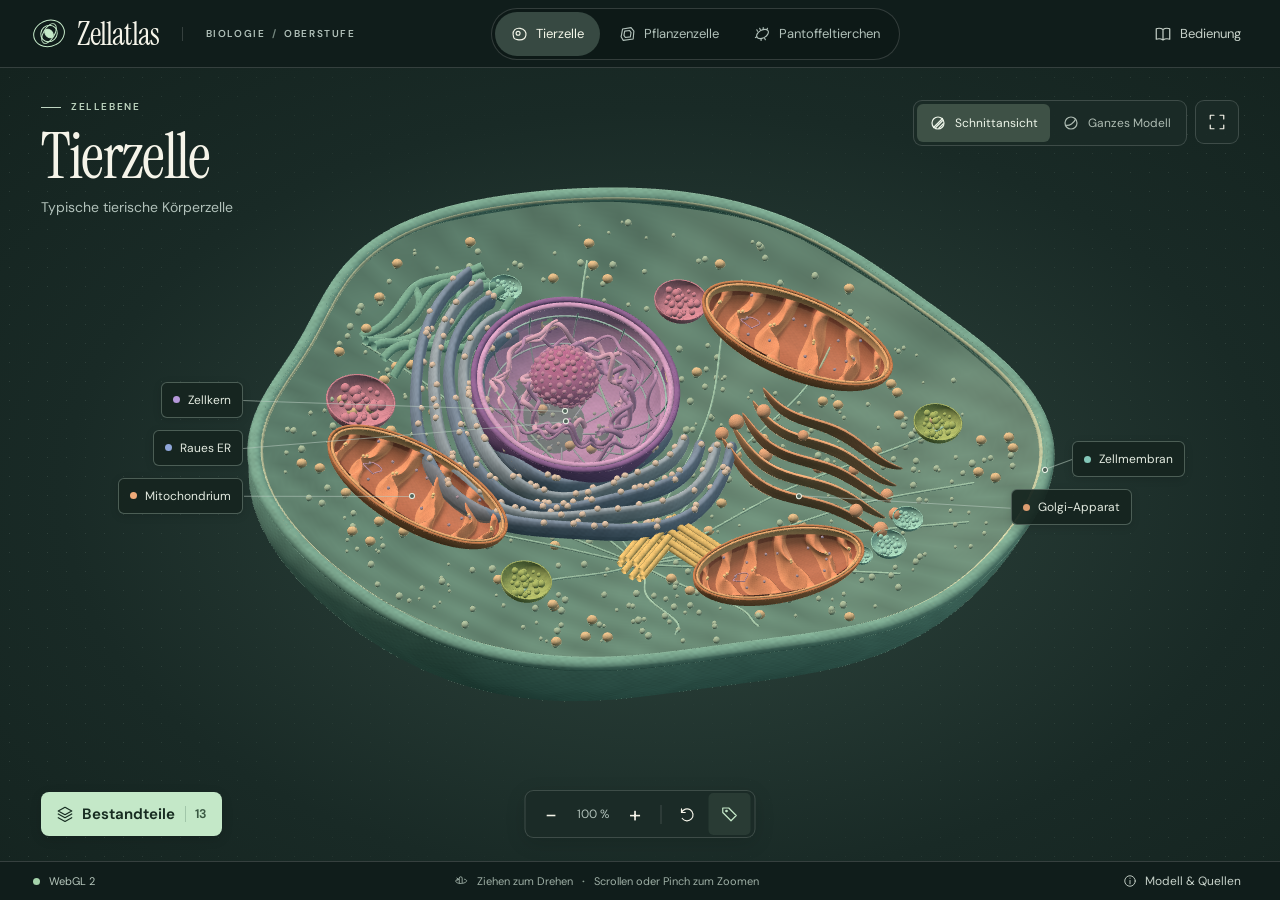
==== commit fa54fa73: "Zellatlas mit räumlichem Feinbau und geprüften Offline-Paketen umsetzen" ====
--- a/standalone/Zellmodell_3D_eine_Datei.html
+++ b/standalone/Zellmodell_3D_eine_Datei.html
@@ -1,286 +1,1895 @@
 <!doctype html>
 <html lang="de">
 <head>
-  <meta charset="utf-8">
-  <meta name="viewport" content="width=device-width,initial-scale=1,viewport-fit=cover,maximum-scale=5">
-  <meta name="theme-color" content="#101823">
-  <title>Zellmodell · interaktives 3D</title>
-  <style>
-    :root{color-scheme:dark;--panel:rgba(15,26,39,.79);--line:rgba(192,211,223,.18);--text:#eef6f9;--muted:#a6bac9;--accent:#a9dce1}
-    *{box-sizing:border-box}html,body{margin:0;width:100%;height:100%;overflow:hidden;font-family:Inter,ui-sans-serif,system-ui,-apple-system,BlinkMacSystemFont,"Segoe UI",sans-serif}
-    body{background:radial-gradient(ellipse at 52% 47%,#223b47 0%,#102333 47%,#07121f 95%);color:var(--text)}
-    body:after{content:"";position:fixed;inset:0;pointer-events:none;background:radial-gradient(ellipse at 54% 55%,transparent 35%,rgba(2,11,20,.27) 100%)}
-    canvas{display:block;position:fixed;inset:0;width:100vw;height:100dvh;touch-action:none;outline:none;cursor:grab} canvas.dragging{cursor:grabbing}
-    button,select{font:inherit} button{cursor:pointer}
-    .top{position:fixed;z-index:3;left:max(20px,env(safe-area-inset-left));top:max(18px,env(safe-area-inset-top));display:flex;align-items:center;gap:14px}
-    .brand{display:flex;align-items:center;gap:10px;text-shadow:0 2px 16px #08152180}.mark{width:29px;height:29px;border:1.5px solid #b6dddf;border-radius:9px;display:grid;place-items:center;color:#d2f4ee;font-size:17px}.brand strong{letter-spacing:.02em;font-weight:600;font-size:17px}.brand small{display:block;font-size:11px;font-weight:450;color:var(--muted);margin-top:1px}
-    .pick{display:flex;align-items:center;padding:4px;background:var(--panel);border:1px solid var(--line);border-radius:11px;backdrop-filter:blur(16px);box-shadow:0 8px 26px #020a1133}
-    .pick button{background:transparent;border:0;border-radius:7px;color:#adbdc9;padding:9px 13px;font-size:13px;line-height:1.1}.pick button[aria-pressed="true"]{background:#476777;color:white;box-shadow:0 1px 5px #0003}
-    .group{position:fixed;bottom:max(20px,env(safe-area-inset-bottom));left:max(20px,env(safe-area-inset-left));z-index:3;display:flex;gap:6px;padding:5px;border:1px solid var(--line);border-radius:11px;background:var(--panel);backdrop-filter:blur(18px)}
-    .group button,.compact{background:transparent;color:#cbdce7;border:0;border-radius:7px;min-width:39px;height:39px;padding:0 12px;font-size:14px;white-space:nowrap}
-    .group button:hover,.compact:hover{background:#ffffff19}.group button[aria-pressed="true"]{background:#456776;color:#fff}
-    .hint{position:fixed;right:max(24px,env(safe-area-inset-right));bottom:max(28px,env(safe-area-inset-bottom));z-index:2;color:#93aebd;font-size:12px;user-select:none;text-align:right;text-shadow:0 2px 8px #06111b}
-    .hint span{padding:0 3px}.cross{position:fixed;inset:50% auto auto 50%;pointer-events:none;width:5px;height:5px;border:1px solid rgba(255,255,255,.13);border-radius:50%;z-index:2;display:none}
-    .panel{position:fixed;top:88px;right:max(20px,env(safe-area-inset-right));z-index:5;width:min(334px,calc(100vw - 40px));max-height:calc(100dvh - 175px);overflow:auto;padding:20px 21px 21px;border:1px solid rgba(200,225,228,.24);background:rgba(10,22,33,.87);backdrop-filter:blur(22px);border-radius:14px;box-shadow:0 14px 58px #0007;transform:translateX(calc(100% + 30px));opacity:0;pointer-events:none;transition:transform .24s ease,opacity .24s ease}
-    .panel.open{transform:none;opacity:1;pointer-events:auto}.panel .head{display:flex;justify-content:space-between;align-items:start;gap:12px}.eyebrow{margin:0 0 8px;color:#91bccc;font-size:11px;letter-spacing:.1em;text-transform:uppercase}.panel h2{font-size:21px;line-height:1.2;letter-spacing:-.025em;font-weight:600;margin:0 0 15px}.panel p{line-height:1.53;color:#dae4e9;font-size:13px;margin:11px 0}.panel strong{color:#e8f4f5;font-weight:600}.panel .section{border-top:1px solid #ffffff23;padding-top:13px;margin-top:15px}.x{border:0;background:transparent;color:#bad0da;font-size:24px;padding:0 4px;line-height:1}.notice{font-size:11px!important;color:#9caeb8!important}
-    .list{display:grid;gap:3px;margin-top:10px}.list button{text-align:left;color:#e4edf2;padding:11px 12px;background:#ffffff07;border:1px solid transparent;border-radius:7px;font-size:13px}.list button:hover,.list button:focus-visible{background:#ffffff1d;border-color:#ffffff31}
-    .label{position:fixed;z-index:2;pointer-events:none;transform:translate(-50%,-50%);display:none;white-space:nowrap;border:1px solid #c1ebdd70;border-radius:20px;padding:4px 9px;background:#0a1c25b8;color:#d4ede9;font-size:11px;font-weight:500;text-shadow:0 1px 3px #0008;box-shadow:0 2px 10px #0003}
-    .panel details{margin-top:10px;border-top:1px solid #ffffff29;padding-top:11px} .panel summary{font-weight:600;font-size:13px;color:#e4f6f2;cursor:pointer;list-style-position:inside} .panel details p{margin:8px 0 2px;color:#ccdae2}.panel .mini-list{display:grid;gap:5px}.panel .mini-list button{background:#ffffff0b;color:#e3f2f2;border:1px solid #ffffff17;text-align:left;border-radius:7px;padding:9px 11px;font-size:13px}.panel .mini-list button:hover{background:#ffffff1b}.panel .intro{font-size:13px;color:#c9dce3}.panel .tag{font-size:11px;letter-spacing:.05em;color:#a8c7cb;text-transform:uppercase}.panel .modelDisclaimer{font-size:11px;color:#abbfc8;margin-top:16px}.fallback{display:none;position:fixed;inset:0;z-index:1;align-items:center;justify-content:center;padding:70px 8% 68px}.fallback-mode .fallback{display:flex}.fallback svg{width:min(100%,1220px);height:min(88vh,740px);filter:drop-shadow(0 10px 28px rgba(0,0,0,.24))}.fallback .svg-part{cursor:pointer;transition:filter .12s,opacity .12s}.fallback .svg-part:hover{filter:brightness(1.25)}.fallback .lbl{font-size:16px;fill:#eaf8f5;paint-order:stroke;stroke:#14303b;stroke-width:3px;stroke-linejoin:round;opacity:0}.fallback.show-labels .lbl{opacity:1}.fallback.hide-shell .shell{opacity:0!important}.fallback .watermark{fill:#a1bbc2;font-size:12px;opacity:.8}.fallback-mode .hint{display:none}.fallback-mode .panel{z-index:7} @media(max-width:730px){.fallback{padding:108px 5% 75px}.fallback svg{height:auto;max-height:70vh;transform:scale(1.22)}.panel{width:min(332px,calc(100vw - 20px));max-height:calc(100dvh - 172px)}}
-    .zero{position:fixed;left:50%;bottom:27px;transform:translateX(-50%);font-size:11px;color:#9dabb4;pointer-events:none;white-space:nowrap}
-    button:focus-visible{outline:2px solid #9bdddb;outline-offset:2px}
-    .screenreader{position:absolute;width:1px;height:1px;overflow:hidden;clip:rect(0,0,0,0)}
-    @media(max-width:730px){.top{left:12px;right:12px;top:max(12px,env(safe-area-inset-top));flex-direction:column;align-items:stretch;gap:10px}.brand strong{font-size:15px}.brand small{font-size:10px}.pick{align-self:flex-start}.pick button{padding:8px 11px;font-size:12px}.group{left:10px;right:10px;bottom:max(10px,env(safe-area-inset-bottom));max-width:calc(100vw - 20px);gap:0;justify-content:space-between}.group button{font-size:11px;min-width:27px;padding:0 4px;height:35px}.hint{right:10px;bottom:58px;font-size:10px}.panel{right:10px;top:116px;max-height:calc(100dvh - 183px);padding:16px;width:min(320px,calc(100vw - 20px))}.zero{display:none}}
-    @media(prefers-reduced-motion:reduce){.panel{transition:none}}
-  </style>
+<meta charset="utf-8"><meta name="viewport" content="width=device-width,initial-scale=1,viewport-fit=cover">
+<meta name="theme-color" content="#142321"><link rel="icon" href="data:,"><title>Zellatlas · Interaktives Zellmodell</title>
+<style>@font-face {
+  font-family: DM Sans;
+  src: url([data-uri]);
+}
+@font-face {
+  font-family: Instrument Serif;
+  src: url([data-uri]);
+}
+:root {
+  color-scheme: dark;
+  --bg: #142321;
+  --ink: #f5f4e9;
+  --muted: #b1c1ba;
+  --mint: #c4e8c8;
+  --line: #ffffff28;
+  --panel: #202f2c;
+  font:
+    15px 'DM Sans',
+    Arial,
+    sans-serif;
+  color: var(--ink);
+  background: #101d1b;
+}
+* {
+  box-sizing: border-box;
+}
+body {
+  margin: 0;
+  display: flex;
+  height: 100vh;
+  height: 100dvh;
+  flex-direction: column;
+}
+button,
+summary,
+input {
+  font: inherit;
+}
+button {
+  color: inherit;
+  border: 0;
+  background: none;
+  cursor: pointer;
+  touch-action: manipulation;
+}
+button:focus-visible,
+summary:focus-visible,
+a:focus-visible,
+canvas:focus-visible {
+  outline: 2px solid #e3c784;
+  outline-offset: -2px;
+}
+button:hover {
+  background: #ffffff13;
+}
+button:disabled {
+  opacity: 0.5;
+  cursor: default;
+}
+button i,
+footer i {
+  display: inline-flex;
+  align-items: center;
+}
+svg.icon {
+  width: 18px;
+  height: 18px;
+  stroke: currentColor;
+  stroke-width: 1.6;
+  fill: none;
+  stroke-linecap: round;
+  stroke-linejoin: round;
+}
+[hidden] {
+  display: none !important;
+}
+header {
+  min-height: 68px;
+  display: flex;
+  align-items: center;
+  padding: 0 2.6%;
+  gap: 23px;
+  border-bottom: 1px solid var(--line);
+  z-index: 2;
+}
+.brand {
+  display: flex;
+  align-items: center;
+  gap: 12px;
+  font:
+    32px/1 'Instrument Serif',
+    Georgia,
+    serif;
+  letter-spacing: -0.03em;
+}
+.logo {
+  width: 32px;
+  height: 27px;
+  border: 1.4px solid var(--mint);
+  border-radius: 48% 52% 47% 54%;
+  transform: rotate(-27deg);
+  position: relative;
+}
+.logo:before,
+.logo:after,
+.logo i {
+  content: '';
+  position: absolute;
+  inset: 4px 6px;
+  border: 1px solid var(--mint);
+  border-radius: 50%;
+  transform: rotate(-16deg);
+}
+.logo:after {
+  inset: 7px 11px;
+  background: var(--mint);
+}
+.logo i {
+  inset: 1px 9px;
+  transform: rotate(58deg);
+}
+.subject,
+.drawer-top > span,
+#crumbs {
+  font:
+    600 10px/1.4 'DM Sans',
+    sans-serif;
+  text-transform: uppercase;
+  letter-spacing: 0.16em;
+}
+.subject {
+  border-left: 1px solid var(--line);
+  padding-left: 23px;
+  color: var(--muted);
+}
+.subject b {
+  margin: 0 3px;
+  color: #75877f;
+}
+.species {
+  display: flex;
+  align-items: center;
+  margin: auto;
+  gap: 3px;
+  background: #0d1917;
+  border: 1px solid var(--line);
+  border-radius: 30px;
+  padding: 3px;
+}
+.species button,
+.segment button,
+.quiet,
+.square,
+.primary,
+#sources,
+.go,
+.rowname,
+.eyebtn,
+.all,
+.linkbtn {
+  display: inline-flex;
+  align-items: center;
+  justify-content: center;
+  gap: 8px;
+  min-height: 44px;
+}
+.species button {
+  padding: 0 16px;
+  border-radius: 23px;
+  font-size: 13px;
+  color: var(--muted);
+}
+.species button[aria-pressed='true'] {
+  background: #374942;
+  color: #f4f6e9;
+}
+.species i svg {
+  width: 17px;
+}
+.quiet,
+#sources {
+  font-size: 13px;
+  color: #c6d1c9;
+}
+.handbook {
+  margin-left: auto;
+}
+main {
+  position: relative;
+  flex: 1;
+  min-height: 0;
+  display: flex;
+}
+#stage {
+  position: relative;
+  flex: 1;
+  min-width: 0;
+  overflow: hidden;
+  isolation: isolate;
+  background: radial-gradient(ellipse at 52% 54%, #314740 0, #263a34 29%, #192a26 64%, #14231f 100%);
+}
+#stage:before {
+  content: '';
+  position: absolute;
+  inset: 0;
+  pointer-events: none;
+  background-image: radial-gradient(#b8d2bf27 0.7px, transparent 0.85px);
+  background-size: 19px 19px;
+  mask-image: linear-gradient(to right, #000, transparent 45%, #000);
+}
+#scene {
+  display: block;
+  width: 100%;
+  height: 100%;
+  position: absolute;
+  inset: 0;
+  cursor: grab;
+  touch-action: none;
+}
+#scene:active {
+  cursor: grabbing;
+}
+.intro,
+.view-controls,
+.bottom,
+#labels {
+  position: absolute;
+  z-index: 1;
+}
+.intro {
+  top: clamp(22px, 3.6vh, 44px);
+  left: 3.2%;
+  pointer-events: none;
+}
+#crumbs {
+  display: flex;
+  gap: 10px;
+  align-items: center;
+  color: #bdd4bf;
+}
+#crumbs:before {
+  content: '';
+  width: 20px;
+  height: 1px;
+  background: #bed5c1;
+}
+#crumbs button {
+  font: inherit;
+  text-transform: inherit;
+  letter-spacing: inherit;
+  min-height: 34px;
+  pointer-events: auto;
+  text-decoration: underline;
+  text-underline-offset: 4px;
+  padding: 0;
+}
+h1,
+h2,
+h3,
+p {
+  margin: 0;
+}
+.intro h1 {
+  font:
+    normal clamp(43px, 5vw, 80px) / 1.06 'Instrument Serif',
+    Georgia,
+    serif;
+  letter-spacing: -0.027em;
+  margin: 9px 0 7px;
+}
+.intro p {
+  font-size: 14px;
+  color: var(--muted);
+}
+.view-controls {
+  right: 3.2%;
+  top: 3.6vh;
+  display: flex;
+  gap: 8px;
+}
+.segment,
+.square,
+.tools {
+  background: #1b2c27ed;
+  border: 1px solid var(--line);
+  border-radius: 9px;
+}
+.segment {
+  display: flex;
+  align-items: center;
+  padding: 3px;
+}
+.segment button {
+  border-radius: 6px;
+  padding: 0 12px;
+  font-size: 12px;
+  color: #adbbb2;
+  min-height: 38px;
+}
+.segment button[aria-pressed='true'] {
+  background: #3e5146;
+  color: #edf5e9;
+}
+.square {
+  min-width: 44px;
+  height: 44px;
+}
+.bottom {
+  bottom: 25px;
+  left: 3.2%;
+  right: 3.2%;
+  display: flex;
+  align-items: center;
+  pointer-events: none;
+}
+.bottom > * {
+  pointer-events: auto;
+}
+.primary {
+  background: var(--mint);
+  color: #172c21;
+  border-radius: 8px;
+  padding: 0 15px;
+  font-weight: 650;
+  box-shadow: 0 3px 12px #0002;
+}
+.primary:hover,
+.go:hover {
+  background: #d7f0d8;
+}
+.primary small {
+  border-left: 1px solid #345a463d;
+  padding-left: 9px;
+  margin-left: 2px;
+  color: #3a5843;
+}
+.tools {
+  position: absolute;
+  left: 50%;
+  transform: translateX(-50%);
+  display: flex;
+  align-items: center;
+  padding: 2px 4px;
+  box-shadow: 0 5px 20px #0002;
+}
+.tools button {
+  min-width: 42px;
+  height: 42px;
+  border-radius: 5px;
+  font-size: 22px;
+  display: grid;
+  place-items: center;
+}
+.tools output {
+  color: var(--muted);
+  font-size: 12px;
+  min-width: 42px;
+  text-align: center;
+  font-variant-numeric: tabular-nums;
+}
+.rule {
+  height: 19px;
+  width: 1px;
+  background: var(--line);
+  margin: 0 5px;
+}
+.tools [aria-pressed='true'] {
+  color: var(--mint);
+  background: #b2d3af18;
+}
+#labels {
+  inset: 0;
+  pointer-events: none;
+  overflow: hidden;
+}
+.label {
+  position: absolute;
+  display: flex;
+  align-items: center;
+  gap: 8px;
+  min-height: 36px;
+  padding: 0 11px;
+  background: #162520ed;
+  border: 1px solid #a5bdaf60;
+  border-radius: 6px;
+  color: #e3eae0;
+  font-size: 12px;
+  pointer-events: auto;
+  white-space: nowrap;
+  box-shadow: 0 2px 9px #0002;
+}
+.label:hover,
+.label.selected {
+  background: #385144;
+  border-color: var(--mint);
+}
+.swatch {
+  display: inline-block;
+  width: 7px;
+  height: 7px;
+  flex-shrink: 0;
+  border-radius: 50%;
+}
+.leader {
+  position: absolute;
+  height: 1px;
+  background: #b9cbc090;
+  transform-origin: 0 50%;
+}
+.leader:before {
+  content: '';
+  position: absolute;
+  border: 1px solid #edf4e8;
+  background: #50645a;
+  width: 4px;
+  height: 4px;
+  border-radius: 50%;
+  top: -2px;
+}
+#drawer {
+  width: clamp(295px, 26vw, 400px);
+  background: var(--panel);
+  border-left: 1px solid var(--line);
+  padding: 19px 24px 28px;
+  overflow: auto;
+  z-index: 3;
+}
+.drawer-top {
+  display: flex;
+  align-items: center;
+  justify-content: space-between;
+  color: var(--mint);
+}
+.drawer-top .square {
+  border: 0;
+}
+.drawer-top > span {
+  letter-spacing: 0.14em;
+}
+#content h2 {
+  font:
+    normal 38px/1.08 'Instrument Serif',
+    Georgia,
+    serif;
+  margin: 11px 0 18px;
+}
+#content p,
+#content li {
+  font-size: 14px;
+  color: #d3dfd6;
+  line-height: 1.58;
+}
+#content details {
+  border-top: 1px solid var(--line);
+  padding: 0 0 7px;
+  margin-top: 8px;
+}
+#content summary {
+  cursor: pointer;
+  font-size: 14px;
+  font-weight: 600;
+  padding: 13px 0;
+}
+#content details p {
+  padding-bottom: 8px;
+}
+.rows {
+  margin: 16px 0 12px;
+}
+.row {
+  display: flex;
+  align-items: center;
+  border-bottom: 1px solid var(--line);
+}
+.rowname {
+  flex: 1;
+  justify-content: flex-start;
+  text-align: left;
+  font-size: 14px;
+}
+.eyebtn {
+  width: 44px;
+  color: var(--muted);
+}
+.eyebtn[aria-pressed='false'] {
+  color: #919d96;
+}
+.row.selected {
+  background: #abc7a917;
+}
+.all,
+.linkbtn {
+  color: var(--mint);
+  font-size: 13px;
+}
+.go {
+  background: var(--mint);
+  color: #172c21;
+  border-radius: 7px;
+  width: 100%;
+  font-weight: 600;
+  margin: 16px 0 4px;
+}
+.linkbtn {
+  margin-top: 8px;
+  text-decoration: underline;
+  text-underline-offset: 4px;
+}
+#content a {
+  color: var(--mint);
+}
+.check {
+  display: flex;
+  align-items: center;
+  gap: 10px;
+  margin: 18px 0;
+  font-size: 14px;
+}
+.check input {
+  accent-color: var(--mint);
+  width: 19px;
+  height: 19px;
+}
+.engine {
+  display: flex;
+  align-items: center;
+  gap: 9px;
+}
+.engine b {
+  width: 7px;
+  height: 7px;
+  border-radius: 50%;
+  background: #a5d3ab;
+}
+.gesture {
+  display: flex;
+  gap: 9px;
+  align-items: center;
+  color: #9eafa5;
+}
+.gesture b {
+  color: #8a9e91;
+}
+footer {
+  min-height: 39px;
+  border-top: 1px solid var(--line);
+  display: flex;
+  align-items: center;
+  justify-content: space-between;
+  padding: 0 2.6%;
+  color: #b7c8bd;
+  font-size: 11px;
+}
+footer .icon {
+  width: 14px;
+  height: 14px;
+}
+#sources {
+  min-height: 36px;
+  font-size: 12px;
+}
+#fallback {
+  position: absolute;
+  inset: 24% 15%;
+  display: grid;
+  place-items: center;
+  text-align: center;
+  color: var(--muted);
+}
+.section-open .view-controls {
+  top: auto;
+  bottom: 84px;
+}
+.section-open .intro h1 {
+  font-size: clamp(40px, 4vw, 60px);
+}
+@media (max-width: 1050px) {
+  .subject {
+    display: none;
+  }
+  .species {
+    margin: auto;
+  }
+  .handbook {
+    margin: 0;
+  }
+  header {
+    gap: 12px;
+  }
+  .section-open .tools {
+    position: static;
+    transform: none;
+    margin-left: auto;
+  }
+  .label {
+    font-size: 11px;
+  }
+}
+@media (max-width: 760px) {
+  header {
+    flex-wrap: wrap;
+    min-height: 0;
+    padding: 8px 14px;
+    gap: 6px;
+  }
+  .brand {
+    font-size: 27px;
+  }
+  .logo {
+    transform: rotate(-27deg) scale(0.86);
+  }
+  .species {
+    order: 3;
+    width: 100%;
+    justify-content: center;
+  }
+  .species button {
+    flex: 1;
+    min-height: 39px;
+    padding: 0 6px;
+  }
+  .handbook {
+    margin-left: auto;
+  }
+  .intro {
+    top: 18px;
+    left: 5%;
+  }
+  .intro h1 {
+    font-size: 46px;
+  }
+  .intro p {
+    font-size: 12px;
+  }
+  .view-controls,
+  .section-open .view-controls {
+    top: auto;
+    bottom: 74px;
+    right: 4%;
+  }
+  .view-controls .segment button {
+    min-height: 38px;
+  }
+  .bottom {
+    left: 4%;
+    right: 4%;
+    bottom: 16px;
+  }
+  .tools,
+  .section-open .tools {
+    position: static;
+    transform: none;
+    margin-left: auto;
+  }
+  .tools button {
+    min-width: 34px;
+  }
+  .primary {
+    padding: 0 10px;
+    font-size: 13px;
+  }
+  .tools output {
+    min-width: 33px;
+  }
+  .gesture {
+    display: none;
+  }
+  footer {
+    padding: 0 4%;
+  }
+  #drawer {
+    position: absolute;
+    right: 0;
+    top: 0;
+    bottom: 0;
+    width: min(88%, 350px);
+    box-shadow: -10px 0 40px #0005;
+  }
+  .section-open .intro {
+    opacity: 0.5;
+  }
+  .label {
+    padding: 0 6px;
+    gap: 4px;
+  }
+  .section-open #labels {
+    display: none;
+  }
+}
+@media (max-height: 590px) and (orientation: landscape) {
+  header {
+    min-height: 46px;
+  }
+  .intro h1 {
+    font-size: 34px;
+  }
+  .intro {
+    top: 10px;
+  }
+  .bottom {
+    bottom: 8px;
+  }
+  .gesture {
+    display: none;
+  }
+  .view-controls {
+    top: 8px;
+  }
+  .species button {
+    min-height: 32px;
+  }
+  footer {
+    min-height: 27px;
+  }
+  #sources {
+    min-height: 26px;
+  }
+}
+@media (pointer: coarse) {
+  .species button,
+  .segment button,
+  .tools button,
+  .label,
+  .eyebtn,
+  #sources {
+    min-height: 44px;
+  }
+  .tools button {
+    min-width: 44px;
+  }
+}
+@media (max-width: 415px) {
+  .bottom .primary small {
+    display: none;
+  }
+  .tools .rule {
+    margin: 0 2px;
+  }
+  .tools button {
+    min-width: 35px;
+  }
+  .species i {
+    display: none;
+  }
+}
+#fallback svg {
+  width: 100%;
+  max-height: 100%;
+  overflow: visible;
+}
+#fallback .lbl,
+#fallback .watermark {
+  display: none;
+}
+#fallback [data-part] {
+  cursor: pointer;
+}
+
+@media (orientation: portrait) and (min-width: 761px) and (max-width: 1050px) {
+  .section-open main {
+    flex-direction: column;
+  }
+  .section-open #drawer {
+    width: 100%;
+    height: 32%;
+    border-left: 0;
+    border-top: 1px solid var(--line);
+    padding: 12px 26px 18px;
+  }
+  .section-open #drawer .drawer-top {
+    float: right;
+    gap: 12px;
+  }
+  .section-open #content h2 {
+    margin-top: 6px;
+  }
+  .section-open .view-controls {
+    top: 18px;
+    bottom: auto;
+  }
+}
+</style>
 </head>
 <body>
-<canvas id="scene" tabindex="0" aria-label="Dreidimensionales, drehbares Zellmodell. Mit Maus oder Finger drehen, zoomen und Organellen auswählen."></canvas>
-<div class="top">
- <div class="brand"><div class="mark" aria-hidden="true">◉</div><div><strong>Zellmodell</strong><small>Interaktives Strukturmodell</small></div></div>
- <nav class="pick" aria-label="Zelltyp wählen">
-  <button type="button" data-cell="plant" aria-pressed="true">Pflanzenzelle</button><button type="button" data-cell="animal" aria-pressed="false">Tierzelle</button><button type="button" data-cell="ciliate" aria-pressed="false">Einzeller</button>
- </nav>
-</div>
-<div class="group" aria-label="Modellwerkzeuge">
- <button id="listBtn" title="Organellliste öffnen">Strukturen</button>
- <button id="overviewBtn" title="Informationen zum Zelltyp öffnen">Informationen</button>
- <button id="labelBtn" title="Beschriftungen ein- oder ausblenden" aria-pressed="false">Labels</button>
- <button id="envelopeBtn" title="Zellhülle ein- oder ausblenden" aria-pressed="true">Hülle</button>
- <button id="resetBtn" title="Ansicht zurücksetzen" aria-label="Ansicht zurücksetzen">↺</button>
- <button id="helpBtn" title="Bedienhilfe anzeigen" aria-label="Bedienhilfe anzeigen">?</button>
- <button id="fullBtn" title="Vollbildmodus" aria-label="Vollbildmodus">⛶</button>
-</div>
-<div class="hint"><span>Ziehen: drehen</span> · <span>Scrollen / Pinch: zoomen</span> · <span>Antippen: auswählen</span></div>
-<div id="labelLayer"></div>
-<aside class="panel" id="panel" aria-live="polite" aria-label="Informationen zum Modell"><div id="panelContent"></div></aside>
-<div class="screenreader" id="sr" aria-live="polite"></div>
-<script>
-/* Zellmodell 3D — quelltextoffener, externer-bibliothekenfreier WebGL2-Neubau.
-   Die Canva-Anwendung ist nicht auslesbar; keine originalen Funktionen sind implizit zugesichert. */
-(() => {
-'use strict';
-const $ = id => document.getElementById(id);
-const canvas = $('scene'), panel = $('panel'), panelContent = $('panelContent');
-const gl = canvas.getContext('webgl2', {antialias:true, alpha:true, powerPreference:'high-performance', preserveDrawingBuffer:false});
-if (!gl) {startFallback();return;}
-const VS = `#version 300 es
-precision highp float;
-in vec3 aPosition;in vec3 aNormal;
-uniform mat4 uModel, uVP;uniform mat3 uNormal;
-out vec3 vN, vW;
-void main(){vec4 p=uModel*vec4(aPosition,1.0);vW=p.xyz;vN=normalize(uNormal*aNormal);gl_Position=uVP*p;}`;
-const FS = `#version 300 es
-precision highp float;
-in vec3 vN, vW;out vec4 FragColor;
-uniform vec3 uColor,uCamera;uniform float uOpacity,uRough,uEmissive,uDim;
-void main(){
- vec3 N=normalize(vN),V=normalize(uCamera-vW);
- vec3 L1=normalize(vec3(-0.54,0.81,0.91)),L2=normalize(vec3(0.74,-0.21,-0.47));
- float dif=max(dot(N,L1),0.0),bounce=max(dot(N,L2),0.0);
- float fres=pow(1.0-max(dot(N,V),0.0),2.6);
- float specPower=mix(72.0,13.0,clamp(uRough,0.0,1.0));
- float spec=pow(max(dot(N,normalize(L1+V)),0.0),specPower)*(.17+.26*(1.0-uRough));
- float fill=0.43+0.57*dif+0.19*bounce;
- vec3 tint=mix(uColor,vec3(0.55,0.84,0.94),clamp(fres*.2,0.0,0.6));
- vec3 col=tint*fill + vec3(0.86,0.94,1.0)*spec + uColor*uEmissive*(.13+fres*.54);
- col=mix(col,vec3(dot(col,vec3(.30,.59,.11)))*.71,uDim);
- float alpha=clamp(uOpacity*(1.0+fres*.50),0.0,1.0);
- FragColor=vec4(col,alpha);
-}`;
-function shader(src,kind){const s=gl.createShader(kind);gl.shaderSource(s,src);gl.compileShader(s);if(!gl.getShaderParameter(s,gl.COMPILE_STATUS))throw new Error(gl.getShaderInfoLog(s));return s;}
-let program;try{program=gl.createProgram();gl.attachShader(program,shader(VS,gl.VERTEX_SHADER));gl.attachShader(program,shader(FS,gl.FRAGMENT_SHADER));gl.linkProgram(program);if(!gl.getProgramParameter(program,gl.LINK_STATUS))throw new Error(gl.getProgramInfoLog(program));}catch(e){document.body.insertAdjacentHTML('beforeend','<pre style="position:fixed;top:30%;left:8%;max-width:84%;padding:18px;background:#261a24;color:#fff;z-index:20;white-space:pre-wrap">Grafikinitialisierung fehlgeschlagen: '+String(e)+'</pre>');return;}
-const uniforms={};for(const name of ['uModel','uVP','uNormal','uColor','uCamera','uOpacity','uRough','uEmissive','uDim']) uniforms[name]=gl.getUniformLocation(program,name);
-const aPosition=gl.getAttribLocation(program,'aPosition'),aNormal=gl.getAttribLocation(program,'aNormal');
-function clamp(n,a,b){return Math.min(b,Math.max(a,n));}
-function add3(a,b){return [a[0]+b[0],a[1]+b[1],a[2]+b[2]];}
-function sub3(a,b){return [a[0]-b[0],a[1]-b[1],a[2]-b[2]];}
-function mul3(a,s){return [a[0]*s,a[1]*s,a[2]*s];}
-function dot(a,b){return a[0]*b[0]+a[1]*b[1]+a[2]*b[2];}
-function cross(a,b){return [a[1]*b[2]-a[2]*b[1],a[2]*b[0]-a[0]*b[2],a[0]*b[1]-a[1]*b[0]];}
-function norm(a){const n=Math.hypot(...a)||1;return mul3(a,1/n);}
-function eye(){return new Float32Array([1,0,0,0, 0,1,0,0, 0,0,1,0, 0,0,0,1]);}
-function matmul(a,b){const o=new Float32Array(16);for(let c=0;c<4;c++)for(let r=0;r<4;r++)for(let k=0;k<4;k++)o[c*4+r]+=a[k*4+r]*b[c*4+k];return o;}
-function translate(x,y,z){const m=eye();m[12]=x;m[13]=y;m[14]=z;return m;}
-function scale(x,y,z){const m=eye();m[0]=x;m[5]=y;m[10]=z;return m;}
-function rx(t){const m=eye(),c=Math.cos(t),s=Math.sin(t);m[5]=c;m[6]=s;m[9]=-s;m[10]=c;return m;}
-function ry(t){const m=eye(),c=Math.cos(t),s=Math.sin(t);m[0]=c;m[2]=-s;m[8]=s;m[10]=c;return m;}
-function rz(t){const m=eye(),c=Math.cos(t),s=Math.sin(t);m[0]=c;m[1]=s;m[4]=-s;m[5]=c;return m;}
-function model({pos=[0,0,0],size=[1,1,1],rot=[0,0,0]}={}){return matmul(translate(...pos),matmul(rz(rot[2]),matmul(ry(rot[1]),matmul(rx(rot[0]),scale(...size)))));}
-function normalMatrix(m){const a=[m[0],m[1],m[2]],b=[m[4],m[5],m[6]],c=[m[8],m[9],m[10]];return new Float32Array([...cross(b,c),...cross(c,a),...cross(a,b)]);}
-function vec4Mul(m,v){return [m[0]*v[0]+m[4]*v[1]+m[8]*v[2]+m[12]*v[3],m[1]*v[0]+m[5]*v[1]+m[9]*v[2]+m[13]*v[3],m[2]*v[0]+m[6]*v[1]+m[10]*v[2]+m[14]*v[3],m[3]*v[0]+m[7]*v[1]+m[11]*v[2]+m[15]*v[3]];}
-function perspective(fov,asp,n,f){const t=1/Math.tan(fov/2),m=new Float32Array(16);m[0]=t/asp;m[5]=t;m[10]=(f+n)/(n-f);m[11]=-1;m[14]=2*f*n/(n-f);return m;}
-function lookAt(eyePos,target){let f=norm(sub3(target,eyePos)),r=norm(cross(f,[0,1,0])),u=cross(r,f),m=eye();m[0]=r[0];m[4]=r[1];m[8]=r[2];m[1]=u[0];m[5]=u[1];m[9]=u[2];m[2]=-f[0];m[6]=-f[1];m[10]=-f[2];m[12]=-dot(r,eyePos);m[13]=-dot(u,eyePos);m[14]=dot(f,eyePos);return m;}
-function geo(vertices,normals,indices){const vao=gl.createVertexArray();gl.bindVertexArray(vao);const p=gl.createBuffer();gl.bindBuffer(gl.ARRAY_BUFFER,p);gl.bufferData(gl.ARRAY_BUFFER,new Float32Array(vertices),gl.STATIC_DRAW);gl.enableVertexAttribArray(aPosition);gl.vertexAttribPointer(aPosition,3,gl.FLOAT,false,0,0);const n=gl.createBuffer();gl.bindBuffer(gl.ARRAY_BUFFER,n);gl.bufferData(gl.ARRAY_BUFFER,new Float32Array(normals),gl.STATIC_DRAW);gl.enableVertexAttribArray(aNormal);gl.vertexAttribPointer(aNormal,3,gl.FLOAT,false,0,0);const i=gl.createBuffer();gl.bindBuffer(gl.ELEMENT_ARRAY_BUFFER,i);gl.bufferData(gl.ELEMENT_ARRAY_BUFFER,new Uint32Array(indices),gl.STATIC_DRAW);gl.bindVertexArray(null);return {vao,count:indices.length};}
-function sphereGeo(seg=30,rows=20,p=1){const v=[],n=[],ind=[];const signedPow=(x,e)=>Math.sign(x)*Math.pow(Math.abs(x),e);for(let j=0;j<=rows;j++){const lat=-Math.PI/2+j*Math.PI/rows,cl=signedPow(Math.cos(lat),p),sl=signedPow(Math.sin(lat),p);for(let i=0;i<=seg;i++){const lon=i*2*Math.PI/seg;let x=cl*signedPow(Math.cos(lon),p),y=sl,z=cl*signedPow(Math.sin(lon),p);v.push(x,y,z);let nn=p===1?[x,y,z]:norm([Math.sign(x)*Math.pow(Math.abs(x)+.00001,2-p),Math.sign(y)*Math.pow(Math.abs(y)+.00001,2-p),Math.sign(z)*Math.pow(Math.abs(z)+.00001,2-p)]);n.push(...nn);}}
-for(let j=0;j<rows;j++)for(let i=0;i<seg;i++){let a=j*(seg+1)+i,b=a+seg+1;ind.push(a,b,a+1,b,b+1,a+1);}return geo(v,n,ind);}
-function cylinderGeo(seg=22){let v=[],n=[],ind=[];for(let j=0;j<2;j++){let y=j? .5:-.5;for(let i=0;i<=seg;i++){let a=i*2*Math.PI/seg,c=Math.cos(a),s=Math.sin(a);v.push(c,y,s);n.push(c,0,s);}}for(let i=0;i<seg;i++){let a=i,b=i+seg+1;ind.push(a,a+1,b,a+1,b+1,b);}for(let cap=0;cap<2;cap++){const y=cap?.5:-.5;const center=v.length/3;v.push(0,y,0);n.push(0,cap?1:-1);const start=v.length/3;for(let i=0;i<=seg;i++){let a=i*2*Math.PI/seg;v.push(Math.cos(a),y,Math.sin(a));n.push(0,cap?1:-1);}for(let i=0;i<seg;i++)ind.push(center,start+i+(cap?0:1),start+i+(cap?1:0));}return geo(v,n,ind);}
-function torusGeo(seg=42,tube=9){let v=[],n=[],ind=[];for(let i=0;i<=seg;i++){let a=2*Math.PI*i/seg,ca=Math.cos(a),sa=Math.sin(a);for(let j=0;j<=tube;j++){let b=2*Math.PI*j/tube,cb=Math.cos(b),sb=Math.sin(b);v.push((1+.12*cb)*ca,.12*sb,(1+.12*cb)*sa);n.push(cb*ca,sb,cb*sa);}}for(let i=0;i<seg;i++)for(let j=0;j<tube;j++){let a=i*(tube+1)+j,b=a+tube+1;ind.push(a,a+1,b,a+1,b+1,b);}return geo(v,n,ind);}
-function tubeGeo(points,r=.06,sides=6){let v=[],n=[],ind=[];for(let i=0;i<points.length;i++){const t=norm(sub3(points[Math.min(points.length-1,i+1)],points[Math.max(0,i-1)])),p=norm(cross(t,Math.abs(t[1])>.9?[1,0,0]:[0,1,0])),q=cross(t,p);for(let k=0;k<=sides;k++){const a=2*Math.PI*k/sides,nn=add3(mul3(p,Math.cos(a)),mul3(q,Math.sin(a)));v.push(...add3(points[i],mul3(nn,r)));n.push(...nn);}}
-for(let i=0;i<points.length-1;i++)for(let k=0;k<sides;k++){let a=i*(sides+1)+k,b=a+sides+1;ind.push(a,b,a+1,a+1,b,b+1);}return geo(v,n,ind);}
-function crescentGeo(){let v=[],n=[],ind=[],nx=32,ny=8;for(let side of [-1,1])for(let j=0;j<=ny;j++)for(let i=0;i<=nx;i++){let u=(i/nx-.5)*2,w=(j/ny-.5)*2;v.push(u*.86,w*.19 + Math.sin((u+1)*2.8)*.14,side*(.035+Math.cos(u*2.2)*.04));n.push(0,-.25,side);}
-let one=(nx+1)*(ny+1);for(let s=0;s<2;s++)for(let j=0;j<ny;j++)for(let i=0;i<nx;i++){let a=s*one+j*(nx+1)+i,b=a+nx+1;ind.push(a,b,a+1,b,b+1,a+1);}return geo(v,n,ind);}
-const G={sphere:sphereGeo(),micro:sphereGeo(12,8),box:sphereGeo(40,28,.50),cell:sphereGeo(48,30),cylinder:cylinderGeo(),torus:torusGeo(),sheet:crescentGeo()};
-const colors={wall:[.31,.74,.54],membrane:[.34,.79,.84],vacuole:[.30,.74,.79],nucleus:[.60,.51,.91],nucleolus:[.97,.60,.89],dna:[.96,.70,.94],mito:[1.0,.56,.31],crista:[.99,.77,.40],chloro:[.35,.82,.47],grana:[.15,.55,.30],golgi:[.98,.65,.82],er:[.47,.80,.87],ribo:[.98,.82,.65],vesicle:[.66,.90,.91],lyso:[.94,.70,.49],cytoskeleton:[.32,.64,.75],nucleoid:[.98,.69,.56],plasmid:[.89,.77,.53]};
-let objs=[],groups={},current='plant',selected=null,showLabels=false,showEnvelope=true;
-const defs={
- plant:{
- wall:['Zellwand','Die Zellwand liegt außerhalb der Zellmembran und gibt der Pflanzenzelle mechanische Stabilität.','Zellulosehaltige Zellwand; keine selektiv permeable Biomembran.','Die äußere Form ist stark vereinfacht.'],
- membrane:['Zellmembran','Begrenzt den Protoplasten und reguliert den Stoffaustausch.','Phospholipid-Doppelschicht mit Membranproteinen.','Die molekulare Doppelschicht ist hier nicht aufgelöst.'],
- vacuole:['Zentralvakuole','Großer, flüssigkeitsgefüllter Zellraum; wichtig für Speicherung und Turgor.','Der Tonoplast grenzt die Vakuole vom Cytoplasma ab.','Die Größe variiert zwischen Pflanzenzellen.'],
- nucleus:['Zellkern','Enthält den überwiegenden Teil der genetischen Information.','Kernhülle aus zwei Membranen mit Kernporen. Der Nucleolus bildet unter anderem ribosomale Untereinheiten.','Die DNA-Fäden dienen hier nur zur Veranschaulichung.'],
- mito:['Mitochondrien','Hier läuft ein wesentlicher Teil der aeroben Zellatmung ab; ATP wird bereitgestellt.','Innere und äußere Membran; die innere besitzt Einstülpungen (Cristae).','Cristae und Größenverhältnisse sind vereinfacht.'],
- chloro:['Chloroplasten','Ort der Fotosynthese in grünen Pflanzenzellen.','Zwei Hüllmembranen; das innere Thylakoidsystem trägt photosynthetische Membrankomplexe.','Dargestellt ist eine chloroplastenhaltige Blattzelle, nicht jede Pflanzenzelle.'],
- er:['Endoplasmatisches Reticulum','Membrannetzwerk für die Herstellung und Verarbeitung vieler Stoffe.','An Ribosomen des rauen ER entstehen vor allem Membran- und sekretorische Proteine; glattes ER ist unter anderem an der Lipidsynthese beteiligt.','Die räumliche Verzahnung mit der Kernhülle ist nicht maßstabsgerecht.'],
- golgi:['Golgi-Apparat','Verarbeitet, sortiert und verteilt unter anderem Proteine und Lipide.','Stapel abgeflachter membranbegrenzter Zisternen; Vesikel übernehmen Transportaufgaben.','Transportwege werden nicht animiert.'],
- ribo:['Ribosomen','Ort der Proteinbiosynthese.','Ribosomen sind nicht von einer eigenen Biomembran umgeben.','Die gezeigten Punkte sind stark vergrößert.']},
- animal:{
- membrane:['Zellmembran','Grenzt die Tierzelle ab und vermittelt gezielten Stoffaustausch.','Lipiddoppelschicht mit Proteinen und weiteren Bestandteilen.','Keine feste Zellwand vorhanden.'],
- nucleus:['Zellkern','Enthält den überwiegenden Teil der DNA.','Doppelte Kernhülle mit Kernporen, Chromatin und Nucleolus.','Vereinfachte Verteilung der DNA.'],
- mito:['Mitochondrien','Wichtige Orte der aeroben Zellatmung und ATP-Bereitstellung.','Zwei Hüllmembranen; innere Membran mit Cristae.','Nicht maßstabsgetreu.'],
- er:['Endoplasmatisches Reticulum','Membransystem für Synthese, Modifikation und Transport.','Raues ER trägt Ribosomen; glattes ER nicht.','Die Form ist schematisiert.'],
- golgi:['Golgi-Apparat','Modifiziert und verteilt Stoffe, die unter anderem aus dem ER kommen.','Gestapelte Membransäckchen und Vesikel.','Transportrichtungen im Modell nicht animiert.'],
- ribo:['Ribosomen','Hier werden Proteine hergestellt.','Membranlose ribonukleoproteinreiche Partikel.','Didaktisch stark vergrößert.'],
- lyso:['Lysosomen','Membranbegrenzte Räume mit abbauenden Enzymen.','Beteiligt am intrazellulären Stoffabbau.','Nicht jede Tierzelle besitzt gleich viele.'],
- vesicle:['Vesikel','Transportieren oder speichern Stoffe in membranumhüllten Räumen.','Können mit anderen Membranen fusionieren.','Momentaufnahme eines dynamischen Systems.']},
- ciliate:{
- membrane:['Zelloberfläche','Das Pantoffeltierchen wird von einer Zellmembran und einem stabilisierenden Zellcortex begrenzt.','Es besitzt keine starre pflanzliche Zellwand. Die Oberfläche trägt zahlreiche Cilien (Wimpern).','Als Beispiel wird ein Pantoffeltierchen vereinfacht modelliert. Nicht alle Einzeller sehen so aus.'],
- macronucleus:['Großkern (Makronucleus)','Der Großkern enthält DNA und steuert viele Vorgänge der aktiven Zelle.','Pantoffeltierchen besitzen einen großen Zellkern und zusätzlich mindestens einen Kleinkern.','Die Darstellung einzelner DNA-Bereiche ist schematisch.'],
- micronucleus:['Kleinkern (Mikronucleus)','Der Kleinkern ist vor allem für Prozesse der genetischen Weitergabe bei der Konjugation wichtig.','Er liegt oft in der Nähe des Großkerns.','Die Vererbungsvorgänge sind nicht dargestellt.'],
- cilia:['Cilien (Wimpern)','Viele bewegliche Zellfortsätze ermöglichen Fortbewegung und helfen, Nahrung heranzustrudeln.','Ihre Bewegung beruht auf einem komplexen Aufbau aus Mikrotubuli.','Anzahl, Bewegungsmuster und tatsächliche Feinstruktur sind stark vereinfacht.'],
- vacuole:['Kontraktile Vakuole','Sie sammelt überschüssiges Wasser und gibt es nach außen ab.','Sie ist an der Osmoregulation im Süßwasser beteiligt; Zuführungskanäle sind hier schematisch.','Ihre Füllung und Entleerung werden nicht zeitlich simuliert.'],
- food:['Nahrungsvakuolen','Aufgenommene Nahrung wird in membranumgrenzten Räumen verdaut.','Die Vakuolen bewegen sich durch das Zellinnere und werden während der Verdauung verändert.','Das Modell zeigt nur mehrere vereinfachte Zustände gleichzeitig.'],
- oral:['Mundfeld / Zellmund','In diesem Oberflächenbereich wird Nahrung aufgenommen.','Cilien bewegen Nahrungsteilchen zur Zellmundregion.','Die räumliche Vertiefung und der Aufnahmevorgang sind nur angedeutet.'],
- mito:['Mitochondrien','Auch das Pantoffeltierchen ist ein Eukaryot und besitzt Mitochondrien.','Die innere Membran bildet Cristae; hier findet ein großer Teil der aeroben Zellatmung statt.','Einzellige Eukaryoten sind in ihrer Ausstattung sehr vielfältig.']}
-
-};
-function register(id,center,radius){const d=defs[current][id];groups[id]={id,title:d[0],about:d[1],structure:d[2],limit:d[3],center,radius};}
-function add(group,mesh,transform,opts={}){const m=model(transform),mat={...opts};objs.push({group,mesh,model:m,normal:normalMatrix(m),center:transform.pos||[0,0,0],color:mat.color||colors[group]||colors.membrane,alpha:mat.alpha===undefined?1:mat.alpha,rough:mat.rough===undefined?.47:mat.rough,emissive:mat.emissive||0,envelope:!!mat.envelope});}
-function addTube(group,points,r,opts={},transform={}){const mesh=tubeGeo(points,r,7);add(group,mesh,{pos:transform.pos||[0,0,0],size:transform.size||[1,1,1],rot:transform.rot||[0,0,0]},opts);}
-function ring(group,c,r,rot=[0,0,0],opts={}){add(group,G.torus,{pos:c,size:[r,.95*r,r],rot},opts);}
-function addNucleus(c,s=1){register('nucleus',c,.9*s);
- add('nucleus',G.sphere,{pos:c,size:[.86*s,.84*s,.74*s]},{alpha:.26,rough:.37,color:colors.nucleus,emissive:.11});
- add('nucleus',G.sphere,{pos:c,size:[.79*s,.77*s,.67*s]},{alpha:.18,rough:.35,color:[.71,.62,.99]});
- add('nucleus',G.sphere,{pos:add3(c,[.15*s,-.07*s,.17*s]),size:[.24*s,.23*s,.22*s]},{color:colors.nucleolus,rough:.45,emissive:.11});
- for(let h=0;h<3;h++){let pts=[];for(let j=0;j<48;j++){let t=(j/47)*Math.PI*2.1;pts.push([Math.cos(t)*(.43+h*.04)*s,Math.sin(t)*(.31+h*.06)*s,Math.sin(t*2.6+h*1.7)*.19*s]);}addTube('nucleus',pts,.016*s,{color:colors.dna,alpha:.91,emissive:.14},{pos:c,rot:[h*.34,h*.6, h*.25]});}
- for(let k=0;k<21;k++){let a=k*2.4,el=Math.asin((k/21)*1.75-.88),x=Math.cos(el)*Math.cos(a),y=Math.sin(el),z=Math.cos(el)*Math.sin(a);add('nucleus',G.micro,{pos:add3(c,[x*.865*s,y*.84*s,z*.745*s]),size:[.045*s,.043*s,.045*s]},{color:[.84,.78,1],alpha:.8,emissive:.12});}
-}
-function addMito(c,scaleFactor=1,rot=[0,0,0]){const m=matmul(translate(...c),matmul(rz(rot[2]),matmul(ry(rot[1]),rx(rot[0]))));
- add('mito',G.sphere,{pos:c,size:[.75*scaleFactor,.33*scaleFactor,.35*scaleFactor],rot},{alpha:.46,rough:.34,color:colors.mito,emissive:.13});
- add('mito',G.sphere,{pos:c,size:[.70*scaleFactor,.285*scaleFactor,.30*scaleFactor],rot},{alpha:.19,rough:.32,color:[1,.86,.51]});
- for(let i=0;i<7;i++){let pts=[];const x=(-.54+i*.18)*scaleFactor;for(let j=0;j<=28;j++){let t=j/28,phi=t*Math.PI*2.0;pts.push([x + Math.sin(phi*1.2+i)*.035*scaleFactor,Math.sin(phi)*.215*scaleFactor,Math.cos(phi*.9)*.22*scaleFactor]);}addTube('mito',pts,.025*scaleFactor,{color:colors.crista,rough:.66,alpha:.96,emissive:.12},{pos:c,rot});}
- return m;
-}
-function addChloroplast(c,rot=[0,0,0],scaleFactor=1){add('chloro',G.sphere,{pos:c,size:[.77*scaleFactor,.46*scaleFactor,.32*scaleFactor],rot},{color:colors.chloro,alpha:.43,rough:.37,emissive:.14});
- // Quer zur Längsachse gestapelte Thylakoid-Disks und verbindende Stromalamellen (didaktische Strukturmodelle).
- const localParent=matmul(translate(...c),matmul(rz(rot[2]),matmul(ry(rot[1]),rx(rot[0]))));
- for(let stack=0;stack<4;stack++){for(let k=0;k<5;k++){let p=[(-.46+stack*.31)*scaleFactor,(-.1+k*.047)*scaleFactor,.015*scaleFactor];let pp=vec4Mul(localParent,[...p,1]);add('chloro',G.cylinder,{pos:pp.slice(0,3),size:[.16*scaleFactor,.022*scaleFactor,.16*scaleFactor],rot:[rot[0],rot[1],rot[2]]},{color:colors.grana,rough:.68});}}
- for(let l=0;l<3;l++){let pts=[];for(let i=0;i<=24;i++){let u=i/24;pts.push([(-.55+1.1*u)*scaleFactor,(-.11+l*.085)*scaleFactor,.02*scaleFactor+Math.sin(u*9)*.02]);}addTube('chloro',pts,.019*scaleFactor,{color:[.17,.69,.38],alpha:.95},{pos:c,rot});}
-}
-function addGolgi(c,scaleFactor=1){register('golgi',c,.84*scaleFactor);for(let k=0;k<6;k++){const length=(.92-k*.07)*scaleFactor;add('golgi',G.sheet,{pos:add3(c,[.03*k*scaleFactor,(k-2.5)*.15*scaleFactor,0]),size:[length,1*scaleFactor,.8*scaleFactor],rot:[0,.10,k*.024]},{color:k%2?[.97,.64,.81]:[1,.72,.88],alpha:.92,rough:.59,emissive:.025});}
- for(let i=0;i<6;i++){let a=i*2.2;add('golgi',G.micro,{pos:add3(c,[.97*Math.cos(a)*scaleFactor,.31*Math.sin(a)*scaleFactor,.3*Math.sin(a*1.8)*scaleFactor]),size:[.09,.08,.09]},{color:colors.vesicle,alpha:.84,rough:.2});}}
-function addER(c,scaleFactor=1){register('er',c,.90*scaleFactor);for(let k=0;k<6;k++){let theta=k*.70+.4, pts=[];for(let j=0;j<=32;j++){let t=j/32;pts.push([(-.64+t*1.35)*scaleFactor,Math.sin(t*2*Math.PI+theta)*.12*scaleFactor+(k-2.5)*.10*scaleFactor,Math.cos(t*4.0+theta)*.30*scaleFactor]);}
- addTube('er',pts,.066*scaleFactor,{color:colors.er,alpha:.84,rough:.3,emissive:.075},{pos:c,rot:[.2,k*.16,0]});
- for(let j=0;j<7;j++){let t=j/7, p=pts[Math.floor(t*(pts.length-1))];add('er',G.micro,{pos:add3(c,p),size:[.034,.034,.034]},{color:colors.ribo,alpha:1,rough:.7});}}
-}
-let seed=302;function random(){seed=(seed*1664525+1013904223)>>>0;return seed/4294967296;}
-function addRibosomes(c,size,count,inside=()=>true){register('ribo',c,.65);let added=0,iterations=0;while(added<count&&iterations++<count*12){const p=[(random()*2-1)*size[0],(random()*2-1)*size[1],(random()*2-1)*size[2]];if(p[0]*p[0]/size[0]**2+p[1]*p[1]/size[1]**2+p[2]*p[2]/size[2]**2>1||!inside(p))continue;add('ribo',G.micro,{pos:add3(c,p),size:[.027,.027,.027]},{color:colors.ribo,rough:.75,emissive:.075});added++;}}
-function addPlant(){register('wall',[0,0,0],3);register('membrane',[0,0,0],3);
- add('wall',G.box,{size:[3.1,2.25,1.76]},{color:colors.wall,alpha:.115,rough:.26,emissive:.07,envelope:true});
- add('membrane',G.box,{size:[2.98,2.14,1.67]},{color:colors.membrane,alpha:.055,rough:.26,emissive:.06,envelope:true});
- register('vacuole',[.35,-.10,-.30],1.55);add('vacuole',G.sphere,{pos:[.35,-.14,-.35],size:[1.85,1.36,1.12]},{color:colors.vacuole,alpha:.17,rough:.15,emissive:.07});
- addNucleus([-1.52,.75,.63],.94);register('mito',[1.70,-.80,.87],.60);addMito([1.87,-.82,.88],1.0,[.24,-.32,.47]);addMito([-1.12,-1.71,.48],.85,[.56,.41,-.27]);addMito([1.88,1.53,.19],.83,[.54,-.32,.22]);
- register('chloro',[-1.57,-.96,.59],.68);addChloroplast([-1.69,-.9,.66],[.14,.14,.5],1.06);addChloroplast([1.83,.46,-.73],[.65,.48,-.26],.97);addChloroplast([-.42,1.73,.58],[.5,.18,-.5],.90);addChloroplast([-2.04,.2,-.45],[-.44,.28,.6],.82);
- addGolgi([1.20,1.06,1.23],.78);addER([-.85,.42,.12],1.05);
- addRibosomes([0,0,0],[2.69,1.93,1.53],74,p=>(p[0]-.35)**2/1.84**2+(p[1]+.14)**2/1.35**2+(p[2]+.35)**2/1.11**2>1.18&& (p[0]+1.52)**2+(p[1]-.75)**2+(p[2]-.63)**2>.95**2);
-}
-function addAnimal(){register('membrane',[0,0,0],2.6);add('membrane',G.sphere,{size:[2.73,2.19,1.81]},{color:colors.membrane,alpha:.12,rough:.22,emissive:.12,envelope:true});
- addNucleus([-.65,.20,.15],1.11);register('mito',[1.26,-.83,.83],.65);addMito([1.36,-.85,.84],1.05,[.1,.2,.6]);addMito([1.42,1.22,-.05],.89,[.32,-.19,-.1]);addMito([-1.80,-1.12,.37],.72,[.08,1.07,-.23]);
- addGolgi([.75,.74,1.00],.95);addER([-.25,-.67,-.54],1.0);
- register('lyso',[-1.5,1.35,.47],.4);for(let i=0;i<5;i++){const p=[-1.5+Math.cos(i*2.4)*.29,1.38+Math.sin(i*3.0)*.23,.65+(i%2)*.34];add('lyso',G.sphere,{pos:p,size:[.20,.2,.20]},{color:colors.lyso,alpha:.85,rough:.37});}
- register('vesicle',[1.94,.11,.34],.35);for(let i=0;i<8;i++){let a=i*2.4,p=[1.84+Math.sin(a)*.31,.08+Math.cos(a)*.63,.45+Math.sin(a*1.8)*.25];add('vesicle',G.sphere,{pos:p,size:[.11,.1,.11]},{color:colors.vesicle,alpha:.50,rough:.15});}
- addRibosomes([0,0,0],[2.5,1.98,1.5],89,p=>(p[0]+.65)**2+(p[1]-.2)**2+(p[2]-.15)**2>1.15**2);
-}
-function addCiliate(){
- // Pantoffeltierchen als konkretes Beispiel eines eukaryotischen Einzellers.
- register('membrane',[0,0,0],2.8);
- add('membrane',G.sphere,{size:[2.73,1.12,.84],rot:[0,0,-.12]},{color:[.29,.75,.84],alpha:.16,rough:.30,emissive:.11,envelope:true});
- add('membrane',G.sphere,{size:[2.60,1.02,.75],rot:[0,0,-.12]},{color:[.44,.82,.81],alpha:.05,rough:.28,emissive:.04,envelope:true});
- register('macronucleus',[-.38,.10,.18],.74);add('macronucleus',G.sphere,{pos:[-.40,.06,.18],size:[.76,.52,.48]},{color:[.68,.54,.92],alpha:.78,rough:.42,emissive:.07});
- register('micronucleus',[.27,.36,.35],.25);add('micronucleus',G.sphere,{pos:[.30,.36,.36],size:[.21,.20,.19]},{color:[.95,.72,1],alpha:.95,rough:.46});
- register('vacuole',[1.65,.51,.17],.57);add('vacuole',G.sphere,{pos:[1.65,.48,.17],size:[.41,.35,.32]},{color:[.34,.78,.93],alpha:.34,rough:.23,emissive:.09});
- for(let k=0;k<8;k++){let a=k*Math.PI/4,pts=[];for(let j=0;j<6;j++){let t=j/5;pts.push([1.65+Math.cos(a)*(.37+t*.46),.48+Math.sin(a)*(.31+t*.25),.13]);}addTube('vacuole',pts,.017,{color:[.46,.89,.92],alpha:.78});}
- register('food',[.78,-.44,.31],.85);for(const [x,y,z,r] of [[.79,-.46,.48,.30],[-1.45,-.22,.33,.25],[-.15,-.61,-.04,.23],[1.17,.2,-.28,.19]]){
- add('food',G.sphere,{pos:[x,y,z],size:[r,r*.88,r*.88]},{color:[.98,.66,.42],alpha:.59,rough:.5});add('food',G.sphere,{pos:[x+.05,y-.04,z+.05],size:[r*.42,r*.35,r*.42]},{color:[.75,.37,.25],alpha:.68,rough:.65});}
- register('mito',[-1.12,.63,-.04],.63);addMito([-1.35,.59,-.15],.67,[.12,-.5,.2]);addMito([.89,.43,-.13],.65,[.2,.6,.3]);addMito([-.26,-.75,-.21],.55,[.1,.2,-.5]);
- register('oral',[.74,-.80,.47],.42);let groove=[];for(let i=0;i<25;i++){let t=i/24;groove.push([.23+t*.86,-.92+Math.sin(t*Math.PI)*.14,.47+Math.sin(t*Math.PI)*.10]);}addTube('oral',groove,.085,{color:[.26,.49,.67],alpha:.95,rough:.55});
- register('cilia',[0,0,0],2.75);for(let i=0;i<150;i++){let a=(i/150)*Math.PI*2,x=-2.57+(i%26)/25*5.14,q=Math.max(.09,1-(x/2.73)**2),phi=a*2.39996323;let y=Math.sqrt(q)*1.05*Math.sin(phi),z=Math.sqrt(q)*.78*Math.cos(phi);
- let n=norm([x/(2.73*2.73),y/(1.12*1.12),z/(.84*.84)]);let p=[x,y,z];let pts=[p,add3(p,mul3(n,.12)),add3(p,mul3(n,.27))];addTube('cilia',pts,.010,{color:[.66,.94,.87],alpha:.75,rough:.4});}
-}
-
-function buildCell(type){current=type;selected=null;objs=[];groups={};seed=302;switch(type){case'plant':addPlant();break;case'animal':addAnimal();break;case'ciliate':addCiliate();break;}closePanel();refreshLabels();for(let el of document.querySelectorAll('[data-cell]'))el.setAttribute('aria-pressed',String(el.dataset.cell===type));camGoal.distance=homeDistance(type);camGoal.target=[0,0,0];updateSelection(null);}
-const cam={theta:.53,phi:.23,distance:9.3,target:[0,0,0]},camGoal={theta:.53,phi:.23,distance:9.3,target:[0,0,0]};
-function homeDistance(type){const aspect=Math.max(.2,window.innerWidth/Math.max(1,window.innerHeight)),t=2*Math.tan(45*Math.PI/360);const targetWidth=type==='plant'?7.0:type==='ciliate'?6.5:6.2;const targetHeight=type==='plant'?5.8:type==='ciliate'?4.4:5.2;return clamp(Math.max(targetWidth/(t*aspect),targetHeight/t),6.6,27);}
-let width=1,height=1,ratio=1,vp=eye(),cameraPosition=[0,0,9],lastTime=0;let labelElements=[];
-function cameraSet(){const {theta,phi,distance,target}=cam;let pos=[Math.cos(phi)*Math.sin(theta)*distance,Math.sin(phi)*distance,Math.cos(phi)*Math.cos(theta)*distance];cameraPosition=add3(target,pos);let fov=45*Math.PI/180;vp=matmul(perspective(fov,width/height,.1,90),lookAt(cameraPosition,target));}
-function project(p){const q=vec4Mul(vp,[...p,1]);if(q[3]<=0)return null;return {x:(q[0]/q[3]*.5+.5)*width,y:(1-(q[1]/q[3]*.5+.5))*height,depth:q[2]/q[3]};}
-function resize(){ratio=Math.min(window.devicePixelRatio||1,1.7);let w=Math.max(1,Math.round(canvas.clientWidth*ratio)),h=Math.max(1,Math.round(canvas.clientHeight*ratio));w=Math.min(3200,w);h=Math.min(2200,h);if(canvas.width!==w||canvas.height!==h){canvas.width=w;canvas.height=h;}width=canvas.clientWidth;height=canvas.clientHeight;gl.viewport(0,0,canvas.width,canvas.height);}
-function drawObj(o,dim){gl.bindVertexArray(o.mesh.vao);gl.uniformMatrix4fv(uniforms.uModel,false,o.model);gl.uniformMatrix3fv(uniforms.uNormal,false,o.normal);gl.uniform3fv(uniforms.uColor,o.color);gl.uniform1f(uniforms.uOpacity,o.alpha);gl.uniform1f(uniforms.uRough,o.rough);gl.uniform1f(uniforms.uEmissive,o.emissive+(selected===o.group?.09:0));gl.uniform1f(uniforms.uDim,dim);gl.drawElements(gl.TRIANGLES,o.mesh.count,gl.UNSIGNED_INT,0);}
-function frame(now){let dt=clamp((now-lastTime)/1000||.016,.001,.06);lastTime=now;resize();let lerp=1-Math.exp(-dt*7.3);cam.theta+=(camGoal.theta-cam.theta)*lerp;cam.phi+=(camGoal.phi-cam.phi)*lerp;cam.distance+=(camGoal.distance-cam.distance)*lerp;for(let i=0;i<3;i++)cam.target[i]+=(camGoal.target[i]-cam.target[i])*lerp;cameraSet();
- gl.clearColor(0,0,0,0);gl.clear(gl.COLOR_BUFFER_BIT|gl.DEPTH_BUFFER_BIT);gl.useProgram(program);gl.uniformMatrix4fv(uniforms.uVP,false,vp);gl.uniform3fv(uniforms.uCamera,cameraPosition);
- gl.enable(gl.DEPTH_TEST);gl.depthFunc(gl.LEQUAL);gl.disable(gl.CULL_FACE);
- const renderables=objs.filter(o=>showEnvelope||!o.envelope);
- gl.disable(gl.BLEND);gl.depthMask(true);
- for(const o of renderables){if(o.alpha>=.995)drawObj(o,selected&&selected!==o.group?.28:0);}
- const translucent=renderables.filter(o=>o.alpha<.995).sort((a,b)=>Math.hypot(...sub3(b.center,cameraPosition))-Math.hypot(...sub3(a.center,cameraPosition)));
- gl.enable(gl.BLEND);gl.blendFunc(gl.SRC_ALPHA,gl.ONE_MINUS_SRC_ALPHA);gl.depthMask(false);
- for(const o of translucent)drawObj(o,selected&&selected!==o.group?.22:0);
- gl.depthMask(true);gl.disable(gl.BLEND);gl.bindVertexArray(null);
- if(showLabels)for(const entry of labelElements){const {el,g}=entry,p=project(g.center);if(p&&p.depth<1&&p.x>35&&p.x<width-35&&p.y>35&&p.y<height-30){el.style.display='block';el.style.left=p.x+'px';el.style.top=p.y+'px';}else el.style.display='none';}
- requestAnimationFrame(frame);
-}
-function escapeHtml(s){return String(s).replace(/[&<>"']/g,c=>({'&':'&amp;','<':'&lt;','>':'&gt;','"':'&quot;',"'":'&#39;'}[c]));}
-function openPanel(html){panelContent.innerHTML=html;panel.classList.add('open');}
-function closePanel(){panel.classList.remove('open');}
-const cellOverview={
- plant:['Pflanzenzelle','Dargestellt ist eine schematische, chloroplastenhaltige Pflanzenzelle. Die Zellwand stabilisiert; die Zellmembran reguliert den Stoffaustausch. Eine große Zentralvakuole trägt zum Turgor bei.','Nicht jede Pflanzenzelle besitzt Chloroplasten (beispielsweise Zellen vieler Speicherorgane).'],
- animal:['Tierzelle','Die Tierzelle besitzt keine Zellwand. Ihre Organellen sind durch Membranen gegliedert und übernehmen unterschiedliche Aufgaben.','Die tatsächliche Form und die Anzahl der Organellen hängen vom jeweiligen Zelltyp ab.'],
- ciliate:['Einzeller: Pantoffeltierchen','Das Pantoffeltierchen ist ein eukaryotischer Einzeller. Es besitzt Zellkern, Mitochondrien, Nahrungsvakuolen, kontraktile Vakuolen und zahlreiche Cilien.','„Einzeller“ bezeichnet die Organisationsform eines Lebewesens, keine einheitliche Zellbauart. Auch Bakterien sind Einzeller, haben aber keinen membranumhüllten Zellkern.']
-};
-function infoHTML(g){return `<div class="head"><div><p class="eyebrow">${escapeHtml(cellOverview[current][0])} · Organell</p><h2>${escapeHtml(g.title)}</h2></div><button class="x" id="closePanel" aria-label="Schließen">×</button></div><p class="intro">${escapeHtml(g.about)}</p><details open><summary>Bau und Lage</summary><p>${escapeHtml(g.structure)}</p></details><details><summary>Was das Modell vereinfacht</summary><p>${escapeHtml(g.limit)}</p></details><div class="section"><button class="compact" id="backOverview" type="button">Zur Zellübersicht</button></div>`;}
-function overviewPanel(){const d=cellOverview[current],items=Object.values(groups).filter(g=>g.id!=='ribo').map(g=>`<button type="button" data-select="${escapeHtml(g.id)}">${escapeHtml(g.title)}</button>`).join('');openPanel(`<div class="head"><div><p class="eyebrow">Zelltyp</p><h2>${escapeHtml(d[0])}</h2></div><button class="x" id="closePanel" aria-label="Schließen">×</button></div><p class="intro">${escapeHtml(d[1])}</p><details><summary>Alle Strukturen auswählen</summary><div class="mini-list">${items}</div></details><details><summary>Fachlicher Hinweis</summary><p>${escapeHtml(d[2])}</p></details><p class="modelDisclaimer">3D-Strukturmodell, keine mikroskopische Aufnahme; Größen und Organellenzahlen sind nicht maßstabsgetreu.</p>`);bindPanelButtons();}
-function bindPanelButtons(){const close=$('closePanel');if(close)close.onclick=()=>{closePanel();selected=null;};const back=$('backOverview');if(back)back.onclick=()=>{selected=null;overviewPanel();};for(const el of panel.querySelectorAll('[data-select]'))el.onclick=()=>updateSelection(el.dataset.select);}
-
-function updateSelection(id){selected=id;let g=id?groups[id]:null;if(g){camGoal.target=g.center.slice();camGoal.distance=Math.min(7,Math.max(4.6,camGoal.distance*.84));openPanel(infoHTML(g));bindPanelButtons();$('sr').textContent=g.title+' ausgewählt';}else $('sr').textContent='Zellmodell: '+cellOverview[current][0];}
-
-function refreshLabels(){const layer=$('labelLayer');layer.innerHTML='';labelElements=[];for(const g of Object.values(groups)){if(['wall','membrane','ribo'].includes(g.id))continue;let el=document.createElement('div');el.className='label';el.textContent=g.title;layer.append(el);labelElements.push({el,g});}}
-function listPanel(){overviewPanel();}
-
-function helpPanel(){openPanel(`<div class="head"><div><p class="eyebrow">Bedienung</p><h2>Das Modell erkunden</h2></div><button class="x" id="closePanel" aria-label="Schließen">×</button></div><p>Mit einem Finger oder gedrückter Maustaste drehen. Zum Zoomen zwei Finger auseinanderziehen oder das Mausrad bewegen. Ein Organell auswählen, um Bau und Funktion nachzulesen.</p><p>Über „Strukturen“ kannst du jedes Organell direkt auswählen. „Labels“ zeigt Kurzbeschriftungen; „Hülle“ schaltet die äußere Begrenzung um.</p><div class="section"><strong>Was das Modell nicht zeigt</strong><p>Es handelt sich um ein dreidimensionales Strukturmodell, nicht um eine mikroskopische Aufnahme. Größenverhältnisse, Zahl, Ausrichtung und Bewegungen der Organellen sind vereinfacht. Die Lipiddoppelschicht ist nicht molekular aufgelöst.</p></div>`);$('closePanel').onclick=closePanel;}
-const pointers=new Map();let dragStart=null,pinchStart=null,moved=false;
-canvas.addEventListener('pointerdown',e=>{canvas.setPointerCapture(e.pointerId);pointers.set(e.pointerId,[e.clientX,e.clientY]);if(pointers.size===1){dragStart=[e.clientX,e.clientY];moved=false;}canvas.classList.add('dragging');});
-canvas.addEventListener('pointermove',e=>{if(!pointers.has(e.pointerId))return;const prev=pointers.get(e.pointerId);pointers.set(e.pointerId,[e.clientX,e.clientY]);if(pointers.size===1){const dx=e.clientX-prev[0],dy=e.clientY-prev[1];if(Math.abs(dx)+Math.abs(dy)>.25){camGoal.theta+=dx*.0067;camGoal.phi=clamp(camGoal.phi+dy*.0067,-1.22,1.22);}if(dragStart&&Math.hypot(e.clientX-dragStart[0],e.clientY-dragStart[1])>8)moved=true;}else if(pointers.size===2){let p=[...pointers.values()],dist=Math.hypot(p[0][0]-p[1][0],p[0][1]-p[1][1]);if(pinchStart&&dist>0){camGoal.distance=clamp(camGoal.distance*pinchStart/dist,3.3,27);}pinchStart=dist;moved=true;}});
-canvas.addEventListener('pointerup',e=>{const click=!moved&&pointers.size===1;const px=e.clientX,py=e.clientY;pointers.delete(e.pointerId);if(pointers.size===0){canvas.classList.remove('dragging');pinchStart=null;}if(click){let candidates=Object.values(groups).filter(g=>!['wall','membrane','ribo'].includes(g.id)).map(g=>{let q=project(g.center);let dist=q?Math.hypot(px-q.x,py-q.y):1e9;let threshold=clamp(g.radius*height/(cam.distance*.8),30,89);return {g,dist,threshold};}).filter(x=>x.dist<x.threshold).sort((a,b)=>a.dist-b.dist);if(candidates.length)updateSelection(candidates[0].g.id);else if(selected){selected=null;closePanel();camGoal.target=[0,0,0];camGoal.distance=homeDistance(current);}}});
-canvas.addEventListener('pointercancel',e=>{pointers.delete(e.pointerId);pinchStart=null;canvas.classList.remove('dragging');});
-canvas.addEventListener('wheel',e=>{e.preventDefault();camGoal.distance=clamp(camGoal.distance*Math.exp(e.deltaY*.00082),3.3,27);},{passive:false});
-canvas.addEventListener('keydown',e=>{if(['ArrowLeft','ArrowRight','ArrowUp','ArrowDown','+','-'].includes(e.key)){e.preventDefault();if(e.key==='ArrowLeft')camGoal.theta-=.18;if(e.key==='ArrowRight')camGoal.theta+=.18;if(e.key==='ArrowUp')camGoal.phi=clamp(camGoal.phi-.15,-1.22,1.22);if(e.key==='ArrowDown')camGoal.phi=clamp(camGoal.phi+.15,-1.22,1.22);if(e.key==='+')camGoal.distance=Math.max(3.3,camGoal.distance-.45);if(e.key==='-')camGoal.distance=Math.min(27,camGoal.distance+.45);}});
-for(let el of document.querySelectorAll('[data-cell]'))el.onclick=()=>{buildCell(el.dataset.cell);};
-$('listBtn').onclick=listPanel;$('overviewBtn').onclick=overviewPanel;$('helpBtn').onclick=helpPanel;
-$('labelBtn').onclick=()=>{showLabels=!showLabels;$('labelBtn').setAttribute('aria-pressed',String(showLabels));if(!showLabels)for(const o of labelElements)o.el.style.display='none';};
-$('envelopeBtn').onclick=()=>{showEnvelope=!showEnvelope;$('envelopeBtn').setAttribute('aria-pressed',String(showEnvelope));};
-$('resetBtn').onclick=()=>{selected=null;closePanel();camGoal.target=[0,0,0];camGoal.theta=.53;camGoal.phi=.23;camGoal.distance=homeDistance(current);};
-$('fullBtn').onclick=()=>{if(document.fullscreenElement)document.exitFullscreen?.();else document.documentElement.requestFullscreen?.().catch(()=>{});};
-window.addEventListener('resize',()=>{resize();if(!selected)camGoal.distance=homeDistance(current);});window.addEventListener('keydown',e=>{if(e.key==='Escape')closePanel();});
-gl.enable(gl.DEPTH_TEST);buildCell('plant');requestAnimationFrame(frame);
-
-function startFallback(){
- document.body.classList.add('fallback-mode');
- const layer=document.createElement('div');layer.className='fallback';layer.id='fallbackArt';canvas.after(layer);
- let current='plant',showNames=false,showShell=true;
- const introductions={
-  plant:{name:'Pflanzenzelle',summary:'Beispiel einer chloroplastenhaltigen Pflanzenzelle. Zellwand, Zellmembran, Vakuole und unterschiedliche Organellen lassen sich im Modell vergleichen.',limit:'Nicht alle Pflanzenzellen besitzen Chloroplasten. Anzahl, Form und Größe sind nicht maßstabsgetreu.'},
-  animal:{name:'Tierzelle',summary:'Tierische Zellen besitzen keine Zellwand; ihre Zellmembran und inneren Membranen begrenzen verschiedene Reaktionsräume.',limit:'Unterschiedliche Tierzellen weichen in Form und Ausstattung erheblich voneinander ab.'},
-  ciliate:{name:'Einzeller: Pantoffeltierchen',summary:'Das Pantoffeltierchen ist ein einzelliger Eukaryot. Es besitzt Zellkerne, Mitochondrien, Nahrungsvakuolen, kontraktile Vakuolen und Cilien.',limit:'Einzeller ist keine eigene Zellbauart. Auch Bakterien sind Einzeller, besitzen aber keinen Zellkern.'}
- };
+<header>
+  <div class="brand"><span class="logo" aria-hidden="true"><i></i></span>Zellatlas</div>
+  <span class="subject">Biologie <b> / </b> Oberstufe</span>
+  <nav class="species" aria-label="Zelltyp wählen">
+    <button data-cell="animal" aria-pressed="true"><i data-icon="animal"></i>Tierzelle</button>
+    <button data-cell="plant" aria-pressed="false"><i data-icon="plant"></i>Pflanzenzelle</button>
+    <button data-cell="ciliate" aria-pressed="false"><i data-icon="ciliate"></i>Pantoffeltierchen</button>
+  </nav>
+  <button class="quiet handbook" id="help"><i data-icon="book"></i><span>Bedienung</span></button>
+</header>
+<main>
+  <section id="stage" aria-label="Modellansicht">
+    <canvas tabindex="0" id="scene" aria-label="3D-Modell. Pfeiltasten drehen, Plus und Minus zoomen. Strukturen sind auch in der Liste auswählbar."></canvas>
+    <div id="fallback" hidden></div>
+    <div class="intro">
+      <nav id="crumbs" aria-label="Betrachtungsebene"></nav>
+      <h1 id="title">Tierzelle</h1><p id="subtitle">Typische tierische Körperzelle</p>
+    </div>
+    <div class="view-controls">
+      <div class="segment" aria-label="Darstellung"><button id="cut" aria-pressed="true"><i data-icon="section"></i>Schnittansicht</button><button id="whole" aria-pressed="false"><i data-icon="whole"></i>Ganzes Modell</button></div>
+      <button class="square" id="full" aria-label="Vollbild" title="Vollbild"><i data-icon="full"></i></button>
+    </div>
+    <div id="labels"></div>
+    <div class="bottom">
+      <button id="catalog" class="primary"><i data-icon="layers"></i><span>Bestandteile</span><small id="count"></small></button>
+      <div class="tools">
+        <button id="minus" aria-label="Verkleinern" title="Verkleinern">−</button><output id="magnification">100 %</output><button id="plus" aria-label="Vergrößern" title="Vergrößern">+</button>
+        <span class="rule"></span><button class="tool-icon" id="reset" aria-label="Ansicht zurücksetzen" title="Ansicht zurücksetzen"><i data-icon="reset"></i></button><button class="tool-icon" id="names" aria-label="Beschriftungen" aria-pressed="true" title="Beschriftungen"><i data-icon="tag"></i></button>
+      </div>
+    </div>
+  </section>
+  <aside id="drawer" hidden aria-label="Modellinformationen">
+    <div class="drawer-top"><span id="sectionName"></span><button class="square" id="close" aria-label="Schließen"><i data-icon="close"></i></button></div>
+    <div id="content"></div>
+  </aside>
+</main>
+<footer><span class="engine"><b></b><span id="status">3D-Modell</span></span><span class="gesture"><i data-icon="rotate"></i> Ziehen zum Drehen <b>·</b> Scrollen oder Pinch zum Zoomen</span><button id="sources"><i data-icon="info"></i> Modell &amp; Quellen</button></footer>
+<script>console.warn('Scripts "build/three.js" and "build/three.min.js" are deprecated with r150+, and will be removed with r160. Please use ES Modules or alternatives: https://threejs.org/docs/index.html#manual/en/introduction/Installation'),
+/**
+ * @license
+ * Copyright 2010-2023 Three.js Authors
+ * SPDX-License-Identifier: MIT
+ */
+function(t,e){"object"==typeof exports&&"undefined"!=typeof module?e(exports):"function"==typeof define&&define.amd?define(["exports"],e):e((t="undefined"!=typeof globalThis?globalThis:t||self).THREE={})}(this,(function(t){"use strict";const e="160",n=1,i=2,r=3,s=0,a=1,o=100,l=204,c=205,h=0,u=1,d=2,p=0,m=1,f=2,g=3,_=4,v=5,x=6,y="attached",M="detached",S=300,b=301,T=302,E=303,w=304,A=306,R=1e3,C=1001,L=1002,P=1003,I=1004,U=1005,D=1006,N=1007,O=1008,F=1009,B=1012,z=1013,G=1014,H=1015,V=1016,k=1017,W=1018,X=1020,j=1023,q=1026,Y=1027,Z=1029,J=1031,K=1033,$=33776,Q=33777,tt=33778,et=33779,nt=35840,it=35841,rt=35842,st=35843,at=36196,ot=37492,lt=37496,ct=37808,ht=37809,ut=37810,dt=37811,pt=37812,mt=37813,ft=37814,gt=37815,_t=37816,vt=37817,xt=37818,yt=37819,Mt=37820,St=37821,bt=36492,Tt=36494,Et=36495,wt=36284,At=36285,Rt=36286,Ct=2300,Lt=2301,Pt=2302,It=2400,Ut=2401,Dt=2402,Nt=2500,Ot=2501,Ft=3e3,Bt=3001,zt="",Gt="srgb",Ht="srgb-linear",Vt="display-p3",kt="display-p3-linear",Wt="linear",Xt="srgb",jt="rec709",qt="p3",Yt=7680,Zt=35044,Jt="300 es",Kt=1035,$t=2e3,Qt=2001;class te{addEventListener(t,e){void 0===this._listeners&&(this._listeners={});const n=this._listeners;void 0===n[t]&&(n[t]=[]),-1===n[t].indexOf(e)&&n[t].push(e)}hasEventListener(t,e){if(void 0===this._listeners)return!1;const n=this._listeners;return void 0!==n[t]&&-1!==n[t].indexOf(e)}removeEventListener(t,e){if(void 0===this._listeners)return;const n=this._listeners[t];if(void 0!==n){const t=n.indexOf(e);-1!==t&&n.splice(t,1)}}dispatchEvent(t){if(void 0===this._listeners)return;const e=this._listeners[t.type];if(void 0!==e){t.target=this;const n=e.slice(0);for(let e=0,i=n.length;e<i;e++)n[e].call(this,t);t.target=null}}}const ee=["00","01","02","03","04","05","06","07","08","09","0a","0b","0c","0d","0e","0f","10","11","12","13","14","15","16","17","18","19","1a","1b","1c","1d","1e","1f","20","21","22","23","24","25","26","27","28","29","2a","2b","2c","2d","2e","2f","30","31","32","33","34","35","36","37","38","39","3a","3b","3c","3d","3e","3f","40","41","42","43","44","45","46","47","48","49","4a","4b","4c","4d","4e","4f","50","51","52","53","54","55","56","57","58","59","5a","5b","5c","5d","5e","5f","60","61","62","63","64","65","66","67","68","69","6a","6b","6c","6d","6e","6f","70","71","72","73","74","75","76","77","78","79","7a","7b","7c","7d","7e","7f","80","81","82","83","84","85","86","87","88","89","8a","8b","8c","8d","8e","8f","90","91","92","93","94","95","96","97","98","99","9a","9b","9c","9d","9e","9f","a0","a1","a2","a3","a4","a5","a6","a7","a8","a9","aa","ab","ac","ad","ae","af","b0","b1","b2","b3","b4","b5","b6","b7","b8","b9","ba","bb","bc","bd","be","bf","c0","c1","c2","c3","c4","c5","c6","c7","c8","c9","ca","cb","cc","cd","ce","cf","d0","d1","d2","d3","d4","d5","d6","d7","d8","d9","da","db","dc","dd","de","df","e0","e1","e2","e3","e4","e5","e6","e7","e8","e9","ea","eb","ec","ed","ee","ef","f0","f1","f2","f3","f4","f5","f6","f7","f8","f9","fa","fb","fc","fd","fe","ff"];let ne=1234567;const ie=Math.PI/180,re=180/Math.PI;function se(){const t=4294967295*Math.random()|0,e=4294967295*Math.random()|0,n=4294967295*Math.random()|0,i=4294967295*Math.random()|0;return(ee[255&t]+ee[t>>8&255]+ee[t>>16&255]+ee[t>>24&255]+"-"+ee[255&e]+ee[e>>8&255]+"-"+ee[e>>16&15|64]+ee[e>>24&255]+"-"+ee[63&n|128]+ee[n>>8&255]+"-"+ee[n>>16&255]+ee[n>>24&255]+ee[255&i]+ee[i>>8&255]+ee[i>>16&255]+ee[i>>24&255]).toLowerCase()}function ae(t,e,n){return Math.max(e,Math.min(n,t))}function oe(t,e){return(t%e+e)%e}function le(t,e,n){return(1-n)*t+n*e}function ce(t){return 0==(t&t-1)&&0!==t}function he(t){return Math.pow(2,Math.floor(Math.log(t)/Math.LN2))}function ue(t,e){switch(e.constructor){case Float32Array:return t;case Uint32Array:return t/4294967295;case Uint16Array:return t/65535;case Uint8Array:return t/255;case Int32Array:return Math.max(t/2147483647,-1);case Int16Array:return Math.max(t/32767,-1);case Int8Array:return Math.max(t/127,-1);default:throw new Error("Invalid component type.")}}function de(t,e){switch(e.constructor){case Float32Array:return t;case Uint32Array:return Math.round(4294967295*t);case Uint16Array:return Math.round(65535*t);case Uint8Array:return Math.round(255*t);case Int32Array:return Math.round(2147483647*t);case Int16Array:return Math.round(32767*t);case Int8Array:return Math.round(127*t);default:throw new Error("Invalid component type.")}}const pe={DEG2RAD:ie,RAD2DEG:re,generateUUID:se,clamp:ae,euclideanModulo:oe,mapLinear:function(t,e,n,i,r){return i+(t-e)*(r-i)/(n-e)},inverseLerp:function(t,e,n){return t!==e?(n-t)/(e-t):0},lerp:le,damp:function(t,e,n,i){return le(t,e,1-Math.exp(-n*i))},pingpong:function(t,e=1){return e-Math.abs(oe(t,2*e)-e)},smoothstep:function(t,e,n){return t<=e?0:t>=n?1:(t=(t-e)/(n-e))*t*(3-2*t)},smootherstep:function(t,e,n){return t<=e?0:t>=n?1:(t=(t-e)/(n-e))*t*t*(t*(6*t-15)+10)},randInt:function(t,e){return t+Math.floor(Math.random()*(e-t+1))},randFloat:function(t,e){return t+Math.random()*(e-t)},randFloatSpread:function(t){return t*(.5-Math.random())},seededRandom:function(t){void 0!==t&&(ne=t);let e=ne+=1831565813;return e=Math.imul(e^e>>>15,1|e),e^=e+Math.imul(e^e>>>7,61|e),((e^e>>>14)>>>0)/4294967296},degToRad:function(t){return t*ie},radToDeg:function(t){return t*re},isPowerOfTwo:ce,ceilPowerOfTwo:function(t){return Math.pow(2,Math.ceil(Math.log(t)/Math.LN2))},floorPowerOfTwo:he,setQuaternionFromProperEuler:function(t,e,n,i,r){const s=Math.cos,a=Math.sin,o=s(n/2),l=a(n/2),c=s((e+i)/2),h=a((e+i)/2),u=s((e-i)/2),d=a((e-i)/2),p=s((i-e)/2),m=a((i-e)/2);switch(r){case"XYX":t.set(o*h,l*u,l*d,o*c);break;case"YZY":t.set(l*d,o*h,l*u,o*c);break;case"ZXZ":t.set(l*u,l*d,o*h,o*c);break;case"XZX":t.set(o*h,l*m,l*p,o*c);break;case"YXY":t.set(l*p,o*h,l*m,o*c);break;case"ZYZ":t.set(l*m,l*p,o*h,o*c);break;default:console.warn("THREE.MathUtils: .setQuaternionFromProperEuler() encountered an unknown order: "+r)}},normalize:de,denormalize:ue};class me{constructor(t=0,e=0){me.prototype.isVector2=!0,this.x=t,this.y=e}get width(){return this.x}set width(t){this.x=t}get height(){return this.y}set height(t){this.y=t}set(t,e){return this.x=t,this.y=e,this}setScalar(t){return this.x=t,this.y=t,this}setX(t){return this.x=t,this}setY(t){return this.y=t,this}setComponent(t,e){switch(t){case 0:this.x=e;break;case 1:this.y=e;break;default:throw new Error("index is out of range: "+t)}return this}getComponent(t){switch(t){case 0:return this.x;case 1:return this.y;default:throw new Error("index is out of range: "+t)}}clone(){return new this.constructor(this.x,this.y)}copy(t){return this.x=t.x,this.y=t.y,this}add(t){return this.x+=t.x,this.y+=t.y,this}addScalar(t){return this.x+=t,this.y+=t,this}addVectors(t,e){return this.x=t.x+e.x,this.y=t.y+e.y,this}addScaledVector(t,e){return this.x+=t.x*e,this.y+=t.y*e,this}sub(t){return this.x-=t.x,this.y-=t.y,this}subScalar(t){return this.x-=t,this.y-=t,this}subVectors(t,e){return this.x=t.x-e.x,this.y=t.y-e.y,this}multiply(t){return this.x*=t.x,this.y*=t.y,this}multiplyScalar(t){return this.x*=t,this.y*=t,this}divide(t){return this.x/=t.x,this.y/=t.y,this}divideScalar(t){return this.multiplyScalar(1/t)}applyMatrix3(t){const e=this.x,n=this.y,i=t.elements;return this.x=i[0]*e+i[3]*n+i[6],this.y=i[1]*e+i[4]*n+i[7],this}min(t){return this.x=Math.min(this.x,t.x),this.y=Math.min(this.y,t.y),this}max(t){return this.x=Math.max(this.x,t.x),this.y=Math.max(this.y,t.y),this}clamp(t,e){return this.x=Math.max(t.x,Math.min(e.x,this.x)),this.y=Math.max(t.y,Math.min(e.y,this.y)),this}clampScalar(t,e){return this.x=Math.max(t,Math.min(e,this.x)),this.y=Math.max(t,Math.min(e,this.y)),this}clampLength(t,e){const n=this.length();return this.divideScalar(n||1).multiplyScalar(Math.max(t,Math.min(e,n)))}floor(){return this.x=Math.floor(this.x),this.y=Math.floor(this.y),this}ceil(){return this.x=Math.ceil(this.x),this.y=Math.ceil(this.y),this}round(){return this.x=Math.round(this.x),this.y=Math.round(this.y),this}roundToZero(){return this.x=Math.trunc(this.x),this.y=Math.trunc(this.y),this}negate(){return this.x=-this.x,this.y=-this.y,this}dot(t){return this.x*t.x+this.y*t.y}cross(t){return this.x*t.y-this.y*t.x}lengthSq(){return this.x*this.x+this.y*this.y}length(){return Math.sqrt(this.x*this.x+this.y*this.y)}manhattanLength(){return Math.abs(this.x)+Math.abs(this.y)}normalize(){return this.divideScalar(this.length()||1)}angle(){return Math.atan2(-this.y,-this.x)+Math.PI}angleTo(t){const e=Math.sqrt(this.lengthSq()*t.lengthSq());if(0===e)return Math.PI/2;const n=this.dot(t)/e;return Math.acos(ae(n,-1,1))}distanceTo(t){return Math.sqrt(this.distanceToSquared(t))}distanceToSquared(t){const e=this.x-t.x,n=this.y-t.y;return e*e+n*n}manhattanDistanceTo(t){return Math.abs(this.x-t.x)+Math.abs(this.y-t.y)}setLength(t){return this.normalize().multiplyScalar(t)}lerp(t,e){return this.x+=(t.x-this.x)*e,this.y+=(t.y-this.y)*e,this}lerpVectors(t,e,n){return this.x=t.x+(e.x-t.x)*n,this.y=t.y+(e.y-t.y)*n,this}equals(t){return t.x===this.x&&t.y===this.y}fromArray(t,e=0){return this.x=t[e],this.y=t[e+1],this}toArray(t=[],e=0){return t[e]=this.x,t[e+1]=this.y,t}fromBufferAttribute(t,e){return this.x=t.getX(e),this.y=t.getY(e),this}rotateAround(t,e){const n=Math.cos(e),i=Math.sin(e),r=this.x-t.x,s=this.y-t.y;return this.x=r*n-s*i+t.x,this.y=r*i+s*n+t.y,this}random(){return this.x=Math.random(),this.y=Math.random(),this}*[Symbol.iterator](){yield this.x,yield this.y}}class fe{constructor(t,e,n,i,r,s,a,o,l){fe.prototype.isMatrix3=!0,this.elements=[1,0,0,0,1,0,0,0,1],void 0!==t&&this.set(t,e,n,i,r,s,a,o,l)}set(t,e,n,i,r,s,a,o,l){const c=this.elements;return c[0]=t,c[1]=i,c[2]=a,c[3]=e,c[4]=r,c[5]=o,c[6]=n,c[7]=s,c[8]=l,this}identity(){return this.set(1,0,0,0,1,0,0,0,1),this}copy(t){const e=this.elements,n=t.elements;return e[0]=n[0],e[1]=n[1],e[2]=n[2],e[3]=n[3],e[4]=n[4],e[5]=n[5],e[6]=n[6],e[7]=n[7],e[8]=n[8],this}extractBasis(t,e,n){return t.setFromMatrix3Column(this,0),e.setFromMatrix3Column(this,1),n.setFromMatrix3Column(this,2),this}setFromMatrix4(t){const e=t.elements;return this.set(e[0],e[4],e[8],e[1],e[5],e[9],e[2],e[6],e[10]),this}multiply(t){return this.multiplyMatrices(this,t)}premultiply(t){return this.multiplyMatrices(t,this)}multiplyMatrices(t,e){const n=t.elements,i=e.elements,r=this.elements,s=n[0],a=n[3],o=n[6],l=n[1],c=n[4],h=n[7],u=n[2],d=n[5],p=n[8],m=i[0],f=i[3],g=i[6],_=i[1],v=i[4],x=i[7],y=i[2],M=i[5],S=i[8];return r[0]=s*m+a*_+o*y,r[3]=s*f+a*v+o*M,r[6]=s*g+a*x+o*S,r[1]=l*m+c*_+h*y,r[4]=l*f+c*v+h*M,r[7]=l*g+c*x+h*S,r[2]=u*m+d*_+p*y,r[5]=u*f+d*v+p*M,r[8]=u*g+d*x+p*S,this}multiplyScalar(t){const e=this.elements;return e[0]*=t,e[3]*=t,e[6]*=t,e[1]*=t,e[4]*=t,e[7]*=t,e[2]*=t,e[5]*=t,e[8]*=t,this}determinant(){const t=this.elements,e=t[0],n=t[1],i=t[2],r=t[3],s=t[4],a=t[5],o=t[6],l=t[7],c=t[8];return e*s*c-e*a*l-n*r*c+n*a*o+i*r*l-i*s*o}invert(){const t=this.elements,e=t[0],n=t[1],i=t[2],r=t[3],s=t[4],a=t[5],o=t[6],l=t[7],c=t[8],h=c*s-a*l,u=a*o-c*r,d=l*r-s*o,p=e*h+n*u+i*d;if(0===p)return this.set(0,0,0,0,0,0,0,0,0);const m=1/p;return t[0]=h*m,t[1]=(i*l-c*n)*m,t[2]=(a*n-i*s)*m,t[3]=u*m,t[4]=(c*e-i*o)*m,t[5]=(i*r-a*e)*m,t[6]=d*m,t[7]=(n*o-l*e)*m,t[8]=(s*e-n*r)*m,this}transpose(){let t;const e=this.elements;return t=e[1],e[1]=e[3],e[3]=t,t=e[2],e[2]=e[6],e[6]=t,t=e[5],e[5]=e[7],e[7]=t,this}getNormalMatrix(t){return this.setFromMatrix4(t).invert().transpose()}transposeIntoArray(t){const e=this.elements;return t[0]=e[0],t[1]=e[3],t[2]=e[6],t[3]=e[1],t[4]=e[4],t[5]=e[7],t[6]=e[2],t[7]=e[5],t[8]=e[8],this}setUvTransform(t,e,n,i,r,s,a){const o=Math.cos(r),l=Math.sin(r);return this.set(n*o,n*l,-n*(o*s+l*a)+s+t,-i*l,i*o,-i*(-l*s+o*a)+a+e,0,0,1),this}scale(t,e){return this.premultiply(ge.makeScale(t,e)),this}rotate(t){return this.premultiply(ge.makeRotation(-t)),this}translate(t,e){return this.premultiply(ge.makeTranslation(t,e)),this}makeTranslation(t,e){return t.isVector2?this.set(1,0,t.x,0,1,t.y,0,0,1):this.set(1,0,t,0,1,e,0,0,1),this}makeRotation(t){const e=Math.cos(t),n=Math.sin(t);return this.set(e,-n,0,n,e,0,0,0,1),this}makeScale(t,e){return this.set(t,0,0,0,e,0,0,0,1),this}equals(t){const e=this.elements,n=t.elements;for(let t=0;t<9;t++)if(e[t]!==n[t])return!1;return!0}fromArray(t,e=0){for(let n=0;n<9;n++)this.elements[n]=t[n+e];return this}toArray(t=[],e=0){const n=this.elements;return t[e]=n[0],t[e+1]=n[1],t[e+2]=n[2],t[e+3]=n[3],t[e+4]=n[4],t[e+5]=n[5],t[e+6]=n[6],t[e+7]=n[7],t[e+8]=n[8],t}clone(){return(new this.constructor).fromArray(this.elements)}}const ge=new fe;function _e(t){for(let e=t.length-1;e>=0;--e)if(t[e]>=65535)return!0;return!1}const ve={Int8Array:Int8Array,Uint8Array:Uint8Array,Uint8ClampedArray:Uint8ClampedArray,Int16Array:Int16Array,Uint16Array:Uint16Array,Int32Array:Int32Array,Uint32Array:Uint32Array,Float32Array:Float32Array,Float64Array:Float64Array};function xe(t,e){return new ve[t](e)}function ye(t){return document.createElementNS("http://www.w3.org/1999/xhtml",t)}function Me(){const t=ye("canvas");return t.style.display="block",t}const Se={};function be(t){t in Se||(Se[t]=!0,console.warn(t))}const Te=(new fe).set(.8224621,.177538,0,.0331941,.9668058,0,.0170827,.0723974,.9105199),Ee=(new fe).set(1.2249401,-.2249404,0,-.0420569,1.0420571,0,-.0196376,-.0786361,1.0982735),we={[Ht]:{transfer:Wt,primaries:jt,toReference:t=>t,fromReference:t=>t},[Gt]:{transfer:Xt,primaries:jt,toReference:t=>t.convertSRGBToLinear(),fromReference:t=>t.convertLinearToSRGB()},[kt]:{transfer:Wt,primaries:qt,toReference:t=>t.applyMatrix3(Ee),fromReference:t=>t.applyMatrix3(Te)},[Vt]:{transfer:Xt,primaries:qt,toReference:t=>t.convertSRGBToLinear().applyMatrix3(Ee),fromReference:t=>t.applyMatrix3(Te).convertLinearToSRGB()}},Ae=new Set([Ht,kt]),Re={enabled:!0,_workingColorSpace:Ht,get workingColorSpace(){return this._workingColorSpace},set workingColorSpace(t){if(!Ae.has(t))throw new Error(`Unsupported working color space, "${t}".`);this._workingColorSpace=t},convert:function(t,e,n){if(!1===this.enabled||e===n||!e||!n)return t;const i=we[e].toReference;return(0,we[n].fromReference)(i(t))},fromWorkingColorSpace:function(t,e){return this.convert(t,this._workingColorSpace,e)},toWorkingColorSpace:function(t,e){return this.convert(t,e,this._workingColorSpace)},getPrimaries:function(t){return we[t].primaries},getTransfer:function(t){return t===zt?Wt:we[t].transfer}};function Ce(t){return t<.04045?.0773993808*t:Math.pow(.9478672986*t+.0521327014,2.4)}function Le(t){return t<.0031308?12.92*t:1.055*Math.pow(t,.41666)-.055}let Pe;class Ie{static getDataURL(t){if(/^data:/i.test(t.src))return t.src;if("undefined"==typeof HTMLCanvasElement)return t.src;let e;if(t instanceof HTMLCanvasElement)e=t;else{void 0===Pe&&(Pe=ye("canvas")),Pe.width=t.width,Pe.height=t.height;const n=Pe.getContext("2d");t instanceof ImageData?n.putImageData(t,0,0):n.drawImage(t,0,0,t.width,t.height),e=Pe}return e.width>2048||e.height>2048?(console.warn("THREE.ImageUtils.getDataURL: Image converted to jpg for performance reasons",t),e.toDataURL("image/jpeg",.6)):e.toDataURL("image/png")}static sRGBToLinear(t){if("undefined"!=typeof HTMLImageElement&&t instanceof HTMLImageElement||"undefined"!=typeof HTMLCanvasElement&&t instanceof HTMLCanvasElement||"undefined"!=typeof ImageBitmap&&t instanceof ImageBitmap){const e=ye("canvas");e.width=t.width,e.height=t.height;const n=e.getContext("2d");n.drawImage(t,0,0,t.width,t.height);const i=n.getImageData(0,0,t.width,t.height),r=i.data;for(let t=0;t<r.length;t++)r[t]=255*Ce(r[t]/255);return n.putImageData(i,0,0),e}if(t.data){const e=t.data.slice(0);for(let t=0;t<e.length;t++)e instanceof Uint8Array||e instanceof Uint8ClampedArray?e[t]=Math.floor(255*Ce(e[t]/255)):e[t]=Ce(e[t]);return{data:e,width:t.width,height:t.height}}return console.warn("THREE.ImageUtils.sRGBToLinear(): Unsupported image type. No color space conversion applied."),t}}let Ue=0;class De{constructor(t=null){this.isSource=!0,Object.defineProperty(this,"id",{value:Ue++}),this.uuid=se(),this.data=t,this.version=0}set needsUpdate(t){!0===t&&this.version++}toJSON(t){const e=void 0===t||"string"==typeof t;if(!e&&void 0!==t.images[this.uuid])return t.images[this.uuid];const n={uuid:this.uuid,url:""},i=this.data;if(null!==i){let t;if(Array.isArray(i)){t=[];for(let e=0,n=i.length;e<n;e++)i[e].isDataTexture?t.push(Ne(i[e].image)):t.push(Ne(i[e]))}else t=Ne(i);n.url=t}return e||(t.images[this.uuid]=n),n}}function Ne(t){return"undefined"!=typeof HTMLImageElement&&t instanceof HTMLImageElement||"undefined"!=typeof HTMLCanvasElement&&t instanceof HTMLCanvasElement||"undefined"!=typeof ImageBitmap&&t instanceof ImageBitmap?Ie.getDataURL(t):t.data?{data:Array.from(t.data),width:t.width,height:t.height,type:t.data.constructor.name}:(console.warn("THREE.Texture: Unable to serialize Texture."),{})}let Oe=0;class Fe extends te{constructor(t=Fe.DEFAULT_IMAGE,e=Fe.DEFAULT_MAPPING,n=1001,i=1001,r=1006,s=1008,a=1023,o=1009,l=Fe.DEFAULT_ANISOTROPY,c=""){super(),this.isTexture=!0,Object.defineProperty(this,"id",{value:Oe++}),this.uuid=se(),this.name="",this.source=new De(t),this.mipmaps=[],this.mapping=e,this.channel=0,this.wrapS=n,this.wrapT=i,this.magFilter=r,this.minFilter=s,this.anisotropy=l,this.format=a,this.internalFormat=null,this.type=o,this.offset=new me(0,0),this.repeat=new me(1,1),this.center=new me(0,0),this.rotation=0,this.matrixAutoUpdate=!0,this.matrix=new fe,this.generateMipmaps=!0,this.premultiplyAlpha=!1,this.flipY=!0,this.unpackAlignment=4,"string"==typeof c?this.colorSpace=c:(be("THREE.Texture: Property .encoding has been replaced by .colorSpace."),this.colorSpace=c===Bt?Gt:zt),this.userData={},this.version=0,this.onUpdate=null,this.isRenderTargetTexture=!1,this.needsPMREMUpdate=!1}get image(){return this.source.data}set image(t=null){this.source.data=t}updateMatrix(){this.matrix.setUvTransform(this.offset.x,this.offset.y,this.repeat.x,this.repeat.y,this.rotation,this.center.x,this.center.y)}clone(){return(new this.constructor).copy(this)}copy(t){return this.name=t.name,this.source=t.source,this.mipmaps=t.mipmaps.slice(0),this.mapping=t.mapping,this.channel=t.channel,this.wrapS=t.wrapS,this.wrapT=t.wrapT,this.magFilter=t.magFilter,this.minFilter=t.minFilter,this.anisotropy=t.anisotropy,this.format=t.format,this.internalFormat=t.internalFormat,this.type=t.type,this.offset.copy(t.offset),this.repeat.copy(t.repeat),this.center.copy(t.center),this.rotation=t.rotation,this.matrixAutoUpdate=t.matrixAutoUpdate,this.matrix.copy(t.matrix),this.generateMipmaps=t.generateMipmaps,this.premultiplyAlpha=t.premultiplyAlpha,this.flipY=t.flipY,this.unpackAlignment=t.unpackAlignment,this.colorSpace=t.colorSpace,this.userData=JSON.parse(JSON.stringify(t.userData)),this.needsUpdate=!0,this}toJSON(t){const e=void 0===t||"string"==typeof t;if(!e&&void 0!==t.textures[this.uuid])return t.textures[this.uuid];const n={metadata:{version:4.6,type:"Texture",generator:"Texture.toJSON"},uuid:this.uuid,name:this.name,image:this.source.toJSON(t).uuid,mapping:this.mapping,channel:this.channel,repeat:[this.repeat.x,this.repeat.y],offset:[this.offset.x,this.offset.y],center:[this.center.x,this.center.y],rotation:this.rotation,wrap:[this.wrapS,this.wrapT],format:this.format,internalFormat:this.internalFormat,type:this.type,colorSpace:this.colorSpace,minFilter:this.minFilter,magFilter:this.magFilter,anisotropy:this.anisotropy,flipY:this.flipY,generateMipmaps:this.generateMipmaps,premultiplyAlpha:this.premultiplyAlpha,unpackAlignment:this.unpackAlignment};return Object.keys(this.userData).length>0&&(n.userData=this.userData),e||(t.textures[this.uuid]=n),n}dispose(){this.dispatchEvent({type:"dispose"})}transformUv(t){if(this.mapping!==S)return t;if(t.applyMatrix3(this.matrix),t.x<0||t.x>1)switch(this.wrapS){case R:t.x=t.x-Math.floor(t.x);break;case C:t.x=t.x<0?0:1;break;case L:1===Math.abs(Math.floor(t.x)%2)?t.x=Math.ceil(t.x)-t.x:t.x=t.x-Math.floor(t.x)}if(t.y<0||t.y>1)switch(this.wrapT){case R:t.y=t.y-Math.floor(t.y);break;case C:t.y=t.y<0?0:1;break;case L:1===Math.abs(Math.floor(t.y)%2)?t.y=Math.ceil(t.y)-t.y:t.y=t.y-Math.floor(t.y)}return this.flipY&&(t.y=1-t.y),t}set needsUpdate(t){!0===t&&(this.version++,this.source.needsUpdate=!0)}get encoding(){return be("THREE.Texture: Property .encoding has been replaced by .colorSpace."),this.colorSpace===Gt?Bt:Ft}set encoding(t){be("THREE.Texture: Property .encoding has been replaced by .colorSpace."),this.colorSpace=t===Bt?Gt:zt}}Fe.DEFAULT_IMAGE=null,Fe.DEFAULT_MAPPING=S,Fe.DEFAULT_ANISOTROPY=1;class Be{constructor(t=0,e=0,n=0,i=1){Be.prototype.isVector4=!0,this.x=t,this.y=e,this.z=n,this.w=i}get width(){return this.z}set width(t){this.z=t}get height(){return this.w}set height(t){this.w=t}set(t,e,n,i){return this.x=t,this.y=e,this.z=n,this.w=i,this}setScalar(t){return this.x=t,this.y=t,this.z=t,this.w=t,this}setX(t){return this.x=t,this}setY(t){return this.y=t,this}setZ(t){return this.z=t,this}setW(t){return this.w=t,this}setComponent(t,e){switch(t){case 0:this.x=e;break;case 1:this.y=e;break;case 2:this.z=e;break;case 3:this.w=e;break;default:throw new Error("index is out of range: "+t)}return this}getComponent(t){switch(t){case 0:return this.x;case 1:return this.y;case 2:return this.z;case 3:return this.w;default:throw new Error("index is out of range: "+t)}}clone(){return new this.constructor(this.x,this.y,this.z,this.w)}copy(t){return this.x=t.x,this.y=t.y,this.z=t.z,this.w=void 0!==t.w?t.w:1,this}add(t){return this.x+=t.x,this.y+=t.y,this.z+=t.z,this.w+=t.w,this}addScalar(t){return this.x+=t,this.y+=t,this.z+=t,this.w+=t,this}addVectors(t,e){return this.x=t.x+e.x,this.y=t.y+e.y,this.z=t.z+e.z,this.w=t.w+e.w,this}addScaledVector(t,e){return this.x+=t.x*e,this.y+=t.y*e,this.z+=t.z*e,this.w+=t.w*e,this}sub(t){return this.x-=t.x,this.y-=t.y,this.z-=t.z,this.w-=t.w,this}subScalar(t){return this.x-=t,this.y-=t,this.z-=t,this.w-=t,this}subVectors(t,e){return this.x=t.x-e.x,this.y=t.y-e.y,this.z=t.z-e.z,this.w=t.w-e.w,this}multiply(t){return this.x*=t.x,this.y*=t.y,this.z*=t.z,this.w*=t.w,this}multiplyScalar(t){return this.x*=t,this.y*=t,this.z*=t,this.w*=t,this}applyMatrix4(t){const e=this.x,n=this.y,i=this.z,r=this.w,s=t.elements;return this.x=s[0]*e+s[4]*n+s[8]*i+s[12]*r,this.y=s[1]*e+s[5]*n+s[9]*i+s[13]*r,this.z=s[2]*e+s[6]*n+s[10]*i+s[14]*r,this.w=s[3]*e+s[7]*n+s[11]*i+s[15]*r,this}divideScalar(t){return this.multiplyScalar(1/t)}setAxisAngleFromQuaternion(t){this.w=2*Math.acos(t.w);const e=Math.sqrt(1-t.w*t.w);return e<1e-4?(this.x=1,this.y=0,this.z=0):(this.x=t.x/e,this.y=t.y/e,this.z=t.z/e),this}setAxisAngleFromRotationMatrix(t){let e,n,i,r;const s=.01,a=.1,o=t.elements,l=o[0],c=o[4],h=o[8],u=o[1],d=o[5],p=o[9],m=o[2],f=o[6],g=o[10];if(Math.abs(c-u)<s&&Math.abs(h-m)<s&&Math.abs(p-f)<s){if(Math.abs(c+u)<a&&Math.abs(h+m)<a&&Math.abs(p+f)<a&&Math.abs(l+d+g-3)<a)return this.set(1,0,0,0),this;e=Math.PI;const t=(l+1)/2,o=(d+1)/2,_=(g+1)/2,v=(c+u)/4,x=(h+m)/4,y=(p+f)/4;return t>o&&t>_?t<s?(n=0,i=.707106781,r=.707106781):(n=Math.sqrt(t),i=v/n,r=x/n):o>_?o<s?(n=.707106781,i=0,r=.707106781):(i=Math.sqrt(o),n=v/i,r=y/i):_<s?(n=.707106781,i=.707106781,r=0):(r=Math.sqrt(_),n=x/r,i=y/r),this.set(n,i,r,e),this}let _=Math.sqrt((f-p)*(f-p)+(h-m)*(h-m)+(u-c)*(u-c));return Math.abs(_)<.001&&(_=1),this.x=(f-p)/_,this.y=(h-m)/_,this.z=(u-c)/_,this.w=Math.acos((l+d+g-1)/2),this}min(t){return this.x=Math.min(this.x,t.x),this.y=Math.min(this.y,t.y),this.z=Math.min(this.z,t.z),this.w=Math.min(this.w,t.w),this}max(t){return this.x=Math.max(this.x,t.x),this.y=Math.max(this.y,t.y),this.z=Math.max(this.z,t.z),this.w=Math.max(this.w,t.w),this}clamp(t,e){return this.x=Math.max(t.x,Math.min(e.x,this.x)),this.y=Math.max(t.y,Math.min(e.y,this.y)),this.z=Math.max(t.z,Math.min(e.z,this.z)),this.w=Math.max(t.w,Math.min(e.w,this.w)),this}clampScalar(t,e){return this.x=Math.max(t,Math.min(e,this.x)),this.y=Math.max(t,Math.min(e,this.y)),this.z=Math.max(t,Math.min(e,this.z)),this.w=Math.max(t,Math.min(e,this.w)),this}clampLength(t,e){const n=this.length();return this.divideScalar(n||1).multiplyScalar(Math.max(t,Math.min(e,n)))}floor(){return this.x=Math.floor(this.x),this.y=Math.floor(this.y),this.z=Math.floor(this.z),this.w=Math.floor(this.w),this}ceil(){return this.x=Math.ceil(this.x),this.y=Math.ceil(this.y),this.z=Math.ceil(this.z),this.w=Math.ceil(this.w),this}round(){return this.x=Math.round(this.x),this.y=Math.round(this.y),this.z=Math.round(this.z),this.w=Math.round(this.w),this}roundToZero(){return this.x=Math.trunc(this.x),this.y=Math.trunc(this.y),this.z=Math.trunc(this.z),this.w=Math.trunc(this.w),this}negate(){return this.x=-this.x,this.y=-this.y,this.z=-this.z,this.w=-this.w,this}dot(t){return this.x*t.x+this.y*t.y+this.z*t.z+this.w*t.w}lengthSq(){return this.x*this.x+this.y*this.y+this.z*this.z+this.w*this.w}length(){return Math.sqrt(this.x*this.x+this.y*this.y+this.z*this.z+this.w*this.w)}manhattanLength(){return Math.abs(this.x)+Math.abs(this.y)+Math.abs(this.z)+Math.abs(this.w)}normalize(){return this.divideScalar(this.length()||1)}setLength(t){return this.normalize().multiplyScalar(t)}lerp(t,e){return this.x+=(t.x-this.x)*e,this.y+=(t.y-this.y)*e,this.z+=(t.z-this.z)*e,this.w+=(t.w-this.w)*e,this}lerpVectors(t,e,n){return this.x=t.x+(e.x-t.x)*n,this.y=t.y+(e.y-t.y)*n,this.z=t.z+(e.z-t.z)*n,this.w=t.w+(e.w-t.w)*n,this}equals(t){return t.x===this.x&&t.y===this.y&&t.z===this.z&&t.w===this.w}fromArray(t,e=0){return this.x=t[e],this.y=t[e+1],this.z=t[e+2],this.w=t[e+3],this}toArray(t=[],e=0){return t[e]=this.x,t[e+1]=this.y,t[e+2]=this.z,t[e+3]=this.w,t}fromBufferAttribute(t,e){return this.x=t.getX(e),this.y=t.getY(e),this.z=t.getZ(e),this.w=t.getW(e),this}random(){return this.x=Math.random(),this.y=Math.random(),this.z=Math.random(),this.w=Math.random(),this}*[Symbol.iterator](){yield this.x,yield this.y,yield this.z,yield this.w}}class ze extends te{constructor(t=1,e=1,n={}){super(),this.isRenderTarget=!0,this.width=t,this.height=e,this.depth=1,this.scissor=new Be(0,0,t,e),this.scissorTest=!1,this.viewport=new Be(0,0,t,e);const i={width:t,height:e,depth:1};void 0!==n.encoding&&(be("THREE.WebGLRenderTarget: option.encoding has been replaced by option.colorSpace."),n.colorSpace=n.encoding===Bt?Gt:zt),n=Object.assign({generateMipmaps:!1,internalFormat:null,minFilter:D,depthBuffer:!0,stencilBuffer:!1,depthTexture:null,samples:0},n),this.texture=new Fe(i,n.mapping,n.wrapS,n.wrapT,n.magFilter,n.minFilter,n.format,n.type,n.anisotropy,n.colorSpace),this.texture.isRenderTargetTexture=!0,this.texture.flipY=!1,this.texture.generateMipmaps=n.generateMipmaps,this.texture.internalFormat=n.internalFormat,this.depthBuffer=n.depthBuffer,this.stencilBuffer=n.stencilBuffer,this.depthTexture=n.depthTexture,this.samples=n.samples}setSize(t,e,n=1){this.width===t&&this.height===e&&this.depth===n||(this.width=t,this.height=e,this.depth=n,this.texture.image.width=t,this.texture.image.height=e,this.texture.image.depth=n,this.dispose()),this.viewport.set(0,0,t,e),this.scissor.set(0,0,t,e)}clone(){return(new this.constructor).copy(this)}copy(t){this.width=t.width,this.height=t.height,this.depth=t.depth,this.scissor.copy(t.scissor),this.scissorTest=t.scissorTest,this.viewport.copy(t.viewport),this.texture=t.texture.clone(),this.texture.isRenderTargetTexture=!0;const e=Object.assign({},t.texture.image);return this.texture.source=new De(e),this.depthBuffer=t.depthBuffer,this.stencilBuffer=t.stencilBuffer,null!==t.depthTexture&&(this.depthTexture=t.depthTexture.clone()),this.samples=t.samples,this}dispose(){this.dispatchEvent({type:"dispose"})}}class Ge extends ze{constructor(t=1,e=1,n={}){super(t,e,n),this.isWebGLRenderTarget=!0}}class He extends Fe{constructor(t=null,e=1,n=1,i=1){super(null),this.isDataArrayTexture=!0,this.image={data:t,width:e,height:n,depth:i},this.magFilter=P,this.minFilter=P,this.wrapR=C,this.generateMipmaps=!1,this.flipY=!1,this.unpackAlignment=1}}class Ve extends Fe{constructor(t=null,e=1,n=1,i=1){super(null),this.isData3DTexture=!0,this.image={data:t,width:e,height:n,depth:i},this.magFilter=P,this.minFilter=P,this.wrapR=C,this.generateMipmaps=!1,this.flipY=!1,this.unpackAlignment=1}}class ke{constructor(t=0,e=0,n=0,i=1){this.isQuaternion=!0,this._x=t,this._y=e,this._z=n,this._w=i}static slerpFlat(t,e,n,i,r,s,a){let o=n[i+0],l=n[i+1],c=n[i+2],h=n[i+3];const u=r[s+0],d=r[s+1],p=r[s+2],m=r[s+3];if(0===a)return t[e+0]=o,t[e+1]=l,t[e+2]=c,void(t[e+3]=h);if(1===a)return t[e+0]=u,t[e+1]=d,t[e+2]=p,void(t[e+3]=m);if(h!==m||o!==u||l!==d||c!==p){let t=1-a;const e=o*u+l*d+c*p+h*m,n=e>=0?1:-1,i=1-e*e;if(i>Number.EPSILON){const r=Math.sqrt(i),s=Math.atan2(r,e*n);t=Math.sin(t*s)/r,a=Math.sin(a*s)/r}const r=a*n;if(o=o*t+u*r,l=l*t+d*r,c=c*t+p*r,h=h*t+m*r,t===1-a){const t=1/Math.sqrt(o*o+l*l+c*c+h*h);o*=t,l*=t,c*=t,h*=t}}t[e]=o,t[e+1]=l,t[e+2]=c,t[e+3]=h}static multiplyQuaternionsFlat(t,e,n,i,r,s){const a=n[i],o=n[i+1],l=n[i+2],c=n[i+3],h=r[s],u=r[s+1],d=r[s+2],p=r[s+3];return t[e]=a*p+c*h+o*d-l*u,t[e+1]=o*p+c*u+l*h-a*d,t[e+2]=l*p+c*d+a*u-o*h,t[e+3]=c*p-a*h-o*u-l*d,t}get x(){return this._x}set x(t){this._x=t,this._onChangeCallback()}get y(){return this._y}set y(t){this._y=t,this._onChangeCallback()}get z(){return this._z}set z(t){this._z=t,this._onChangeCallback()}get w(){return this._w}set w(t){this._w=t,this._onChangeCallback()}set(t,e,n,i){return this._x=t,this._y=e,this._z=n,this._w=i,this._onChangeCallback(),this}clone(){return new this.constructor(this._x,this._y,this._z,this._w)}copy(t){return this._x=t.x,this._y=t.y,this._z=t.z,this._w=t.w,this._onChangeCallback(),this}setFromEuler(t,e=!0){const n=t._x,i=t._y,r=t._z,s=t._order,a=Math.cos,o=Math.sin,l=a(n/2),c=a(i/2),h=a(r/2),u=o(n/2),d=o(i/2),p=o(r/2);switch(s){case"XYZ":this._x=u*c*h+l*d*p,this._y=l*d*h-u*c*p,this._z=l*c*p+u*d*h,this._w=l*c*h-u*d*p;break;case"YXZ":this._x=u*c*h+l*d*p,this._y=l*d*h-u*c*p,this._z=l*c*p-u*d*h,this._w=l*c*h+u*d*p;break;case"ZXY":this._x=u*c*h-l*d*p,this._y=l*d*h+u*c*p,this._z=l*c*p+u*d*h,this._w=l*c*h-u*d*p;break;case"ZYX":this._x=u*c*h-l*d*p,this._y=l*d*h+u*c*p,this._z=l*c*p-u*d*h,this._w=l*c*h+u*d*p;break;case"YZX":this._x=u*c*h+l*d*p,this._y=l*d*h+u*c*p,this._z=l*c*p-u*d*h,this._w=l*c*h-u*d*p;break;case"XZY":this._x=u*c*h-l*d*p,this._y=l*d*h-u*c*p,this._z=l*c*p+u*d*h,this._w=l*c*h+u*d*p;break;default:console.warn("THREE.Quaternion: .setFromEuler() encountered an unknown order: "+s)}return!0===e&&this._onChangeCallback(),this}setFromAxisAngle(t,e){const n=e/2,i=Math.sin(n);return this._x=t.x*i,this._y=t.y*i,this._z=t.z*i,this._w=Math.cos(n),this._onChangeCallback(),this}setFromRotationMatrix(t){const e=t.elements,n=e[0],i=e[4],r=e[8],s=e[1],a=e[5],o=e[9],l=e[2],c=e[6],h=e[10],u=n+a+h;if(u>0){const t=.5/Math.sqrt(u+1);this._w=.25/t,this._x=(c-o)*t,this._y=(r-l)*t,this._z=(s-i)*t}else if(n>a&&n>h){const t=2*Math.sqrt(1+n-a-h);this._w=(c-o)/t,this._x=.25*t,this._y=(i+s)/t,this._z=(r+l)/t}else if(a>h){const t=2*Math.sqrt(1+a-n-h);this._w=(r-l)/t,this._x=(i+s)/t,this._y=.25*t,this._z=(o+c)/t}else{const t=2*Math.sqrt(1+h-n-a);this._w=(s-i)/t,this._x=(r+l)/t,this._y=(o+c)/t,this._z=.25*t}return this._onChangeCallback(),this}setFromUnitVectors(t,e){let n=t.dot(e)+1;return n<Number.EPSILON?(n=0,Math.abs(t.x)>Math.abs(t.z)?(this._x=-t.y,this._y=t.x,this._z=0,this._w=n):(this._x=0,this._y=-t.z,this._z=t.y,this._w=n)):(this._x=t.y*e.z-t.z*e.y,this._y=t.z*e.x-t.x*e.z,this._z=t.x*e.y-t.y*e.x,this._w=n),this.normalize()}angleTo(t){return 2*Math.acos(Math.abs(ae(this.dot(t),-1,1)))}rotateTowards(t,e){const n=this.angleTo(t);if(0===n)return this;const i=Math.min(1,e/n);return this.slerp(t,i),this}identity(){return this.set(0,0,0,1)}invert(){return this.conjugate()}conjugate(){return this._x*=-1,this._y*=-1,this._z*=-1,this._onChangeCallback(),this}dot(t){return this._x*t._x+this._y*t._y+this._z*t._z+this._w*t._w}lengthSq(){return this._x*this._x+this._y*this._y+this._z*this._z+this._w*this._w}length(){return Math.sqrt(this._x*this._x+this._y*this._y+this._z*this._z+this._w*this._w)}normalize(){let t=this.length();return 0===t?(this._x=0,this._y=0,this._z=0,this._w=1):(t=1/t,this._x=this._x*t,this._y=this._y*t,this._z=this._z*t,this._w=this._w*t),this._onChangeCallback(),this}multiply(t){return this.multiplyQuaternions(this,t)}premultiply(t){return this.multiplyQuaternions(t,this)}multiplyQuaternions(t,e){const n=t._x,i=t._y,r=t._z,s=t._w,a=e._x,o=e._y,l=e._z,c=e._w;return this._x=n*c+s*a+i*l-r*o,this._y=i*c+s*o+r*a-n*l,this._z=r*c+s*l+n*o-i*a,this._w=s*c-n*a-i*o-r*l,this._onChangeCallback(),this}slerp(t,e){if(0===e)return this;if(1===e)return this.copy(t);const n=this._x,i=this._y,r=this._z,s=this._w;let a=s*t._w+n*t._x+i*t._y+r*t._z;if(a<0?(this._w=-t._w,this._x=-t._x,this._y=-t._y,this._z=-t._z,a=-a):this.copy(t),a>=1)return this._w=s,this._x=n,this._y=i,this._z=r,this;const o=1-a*a;if(o<=Number.EPSILON){const t=1-e;return this._w=t*s+e*this._w,this._x=t*n+e*this._x,this._y=t*i+e*this._y,this._z=t*r+e*this._z,this.normalize(),this}const l=Math.sqrt(o),c=Math.atan2(l,a),h=Math.sin((1-e)*c)/l,u=Math.sin(e*c)/l;return this._w=s*h+this._w*u,this._x=n*h+this._x*u,this._y=i*h+this._y*u,this._z=r*h+this._z*u,this._onChangeCallback(),this}slerpQuaternions(t,e,n){return this.copy(t).slerp(e,n)}random(){const t=Math.random(),e=Math.sqrt(1-t),n=Math.sqrt(t),i=2*Math.PI*Math.random(),r=2*Math.PI*Math.random();return this.set(e*Math.cos(i),n*Math.sin(r),n*Math.cos(r),e*Math.sin(i))}equals(t){return t._x===this._x&&t._y===this._y&&t._z===this._z&&t._w===this._w}fromArray(t,e=0){return this._x=t[e],this._y=t[e+1],this._z=t[e+2],this._w=t[e+3],this._onChangeCallback(),this}toArray(t=[],e=0){return t[e]=this._x,t[e+1]=this._y,t[e+2]=this._z,t[e+3]=this._w,t}fromBufferAttribute(t,e){return this._x=t.getX(e),this._y=t.getY(e),this._z=t.getZ(e),this._w=t.getW(e),this._onChangeCallback(),this}toJSON(){return this.toArray()}_onChange(t){return this._onChangeCallback=t,this}_onChangeCallback(){}*[Symbol.iterator](){yield this._x,yield this._y,yield this._z,yield this._w}}class We{constructor(t=0,e=0,n=0){We.prototype.isVector3=!0,this.x=t,this.y=e,this.z=n}set(t,e,n){return void 0===n&&(n=this.z),this.x=t,this.y=e,this.z=n,this}setScalar(t){return this.x=t,this.y=t,this.z=t,this}setX(t){return this.x=t,this}setY(t){return this.y=t,this}setZ(t){return this.z=t,this}setComponent(t,e){switch(t){case 0:this.x=e;break;case 1:this.y=e;break;case 2:this.z=e;break;default:throw new Error("index is out of range: "+t)}return this}getComponent(t){switch(t){case 0:return this.x;case 1:return this.y;case 2:return this.z;default:throw new Error("index is out of range: "+t)}}clone(){return new this.constructor(this.x,this.y,this.z)}copy(t){return this.x=t.x,this.y=t.y,this.z=t.z,this}add(t){return this.x+=t.x,this.y+=t.y,this.z+=t.z,this}addScalar(t){return this.x+=t,this.y+=t,this.z+=t,this}addVectors(t,e){return this.x=t.x+e.x,this.y=t.y+e.y,this.z=t.z+e.z,this}addScaledVector(t,e){return this.x+=t.x*e,this.y+=t.y*e,this.z+=t.z*e,this}sub(t){return this.x-=t.x,this.y-=t.y,this.z-=t.z,this}subScalar(t){return this.x-=t,this.y-=t,this.z-=t,this}subVectors(t,e){return this.x=t.x-e.x,this.y=t.y-e.y,this.z=t.z-e.z,this}multiply(t){return this.x*=t.x,this.y*=t.y,this.z*=t.z,this}multiplyScalar(t){return this.x*=t,this.y*=t,this.z*=t,this}multiplyVectors(t,e){return this.x=t.x*e.x,this.y=t.y*e.y,this.z=t.z*e.z,this}applyEuler(t){return this.applyQuaternion(je.setFromEuler(t))}applyAxisAngle(t,e){return this.applyQuaternion(je.setFromAxisAngle(t,e))}applyMatrix3(t){const e=this.x,n=this.y,i=this.z,r=t.elements;return this.x=r[0]*e+r[3]*n+r[6]*i,this.y=r[1]*e+r[4]*n+r[7]*i,this.z=r[2]*e+r[5]*n+r[8]*i,this}applyNormalMatrix(t){return this.applyMatrix3(t).normalize()}applyMatrix4(t){const e=this.x,n=this.y,i=this.z,r=t.elements,s=1/(r[3]*e+r[7]*n+r[11]*i+r[15]);return this.x=(r[0]*e+r[4]*n+r[8]*i+r[12])*s,this.y=(r[1]*e+r[5]*n+r[9]*i+r[13])*s,this.z=(r[2]*e+r[6]*n+r[10]*i+r[14])*s,this}applyQuaternion(t){const e=this.x,n=this.y,i=this.z,r=t.x,s=t.y,a=t.z,o=t.w,l=2*(s*i-a*n),c=2*(a*e-r*i),h=2*(r*n-s*e);return this.x=e+o*l+s*h-a*c,this.y=n+o*c+a*l-r*h,this.z=i+o*h+r*c-s*l,this}project(t){return this.applyMatrix4(t.matrixWorldInverse).applyMatrix4(t.projectionMatrix)}unproject(t){return this.applyMatrix4(t.projectionMatrixInverse).applyMatrix4(t.matrixWorld)}transformDirection(t){const e=this.x,n=this.y,i=this.z,r=t.elements;return this.x=r[0]*e+r[4]*n+r[8]*i,this.y=r[1]*e+r[5]*n+r[9]*i,this.z=r[2]*e+r[6]*n+r[10]*i,this.normalize()}divide(t){return this.x/=t.x,this.y/=t.y,this.z/=t.z,this}divideScalar(t){return this.multiplyScalar(1/t)}min(t){return this.x=Math.min(this.x,t.x),this.y=Math.min(this.y,t.y),this.z=Math.min(this.z,t.z),this}max(t){return this.x=Math.max(this.x,t.x),this.y=Math.max(this.y,t.y),this.z=Math.max(this.z,t.z),this}clamp(t,e){return this.x=Math.max(t.x,Math.min(e.x,this.x)),this.y=Math.max(t.y,Math.min(e.y,this.y)),this.z=Math.max(t.z,Math.min(e.z,this.z)),this}clampScalar(t,e){return this.x=Math.max(t,Math.min(e,this.x)),this.y=Math.max(t,Math.min(e,this.y)),this.z=Math.max(t,Math.min(e,this.z)),this}clampLength(t,e){const n=this.length();return this.divideScalar(n||1).multiplyScalar(Math.max(t,Math.min(e,n)))}floor(){return this.x=Math.floor(this.x),this.y=Math.floor(this.y),this.z=Math.floor(this.z),this}ceil(){return this.x=Math.ceil(this.x),this.y=Math.ceil(this.y),this.z=Math.ceil(this.z),this}round(){return this.x=Math.round(this.x),this.y=Math.round(this.y),this.z=Math.round(this.z),this}roundToZero(){return this.x=Math.trunc(this.x),this.y=Math.trunc(this.y),this.z=Math.trunc(this.z),this}negate(){return this.x=-this.x,this.y=-this.y,this.z=-this.z,this}dot(t){return this.x*t.x+this.y*t.y+this.z*t.z}lengthSq(){return this.x*this.x+this.y*this.y+this.z*this.z}length(){return Math.sqrt(this.x*this.x+this.y*this.y+this.z*this.z)}manhattanLength(){return Math.abs(this.x)+Math.abs(this.y)+Math.abs(this.z)}normalize(){return this.divideScalar(this.length()||1)}setLength(t){return this.normalize().multiplyScalar(t)}lerp(t,e){return this.x+=(t.x-this.x)*e,this.y+=(t.y-this.y)*e,this.z+=(t.z-this.z)*e,this}lerpVectors(t,e,n){return this.x=t.x+(e.x-t.x)*n,this.y=t.y+(e.y-t.y)*n,this.z=t.z+(e.z-t.z)*n,this}cross(t){return this.crossVectors(this,t)}crossVectors(t,e){const n=t.x,i=t.y,r=t.z,s=e.x,a=e.y,o=e.z;return this.x=i*o-r*a,this.y=r*s-n*o,this.z=n*a-i*s,this}projectOnVector(t){const e=t.lengthSq();if(0===e)return this.set(0,0,0);const n=t.dot(this)/e;return this.copy(t).multiplyScalar(n)}projectOnPlane(t){return Xe.copy(this).projectOnVector(t),this.sub(Xe)}reflect(t){return this.sub(Xe.copy(t).multiplyScalar(2*this.dot(t)))}angleTo(t){const e=Math.sqrt(this.lengthSq()*t.lengthSq());if(0===e)return Math.PI/2;const n=this.dot(t)/e;return Math.acos(ae(n,-1,1))}distanceTo(t){return Math.sqrt(this.distanceToSquared(t))}distanceToSquared(t){const e=this.x-t.x,n=this.y-t.y,i=this.z-t.z;return e*e+n*n+i*i}manhattanDistanceTo(t){return Math.abs(this.x-t.x)+Math.abs(this.y-t.y)+Math.abs(this.z-t.z)}setFromSpherical(t){return this.setFromSphericalCoords(t.radius,t.phi,t.theta)}setFromSphericalCoords(t,e,n){const i=Math.sin(e)*t;return this.x=i*Math.sin(n),this.y=Math.cos(e)*t,this.z=i*Math.cos(n),this}setFromCylindrical(t){return this.setFromCylindricalCoords(t.radius,t.theta,t.y)}setFromCylindricalCoords(t,e,n){return this.x=t*Math.sin(e),this.y=n,this.z=t*Math.cos(e),this}setFromMatrixPosition(t){const e=t.elements;return this.x=e[12],this.y=e[13],this.z=e[14],this}setFromMatrixScale(t){const e=this.setFromMatrixColumn(t,0).length(),n=this.setFromMatrixColumn(t,1).length(),i=this.setFromMatrixColumn(t,2).length();return this.x=e,this.y=n,this.z=i,this}setFromMatrixColumn(t,e){return this.fromArray(t.elements,4*e)}setFromMatrix3Column(t,e){return this.fromArray(t.elements,3*e)}setFromEuler(t){return this.x=t._x,this.y=t._y,this.z=t._z,this}setFromColor(t){return this.x=t.r,this.y=t.g,this.z=t.b,this}equals(t){return t.x===this.x&&t.y===this.y&&t.z===this.z}fromArray(t,e=0){return this.x=t[e],this.y=t[e+1],this.z=t[e+2],this}toArray(t=[],e=0){return t[e]=this.x,t[e+1]=this.y,t[e+2]=this.z,t}fromBufferAttribute(t,e){return this.x=t.getX(e),this.y=t.getY(e),this.z=t.getZ(e),this}random(){return this.x=Math.random(),this.y=Math.random(),this.z=Math.random(),this}randomDirection(){const t=2*(Math.random()-.5),e=Math.random()*Math.PI*2,n=Math.sqrt(1-t**2);return this.x=n*Math.cos(e),this.y=n*Math.sin(e),this.z=t,this}*[Symbol.iterator](){yield this.x,yield this.y,yield this.z}}const Xe=new We,je=new ke;class qe{constructor(t=new We(1/0,1/0,1/0),e=new We(-1/0,-1/0,-1/0)){this.isBox3=!0,this.min=t,this.max=e}set(t,e){return this.min.copy(t),this.max.copy(e),this}setFromArray(t){this.makeEmpty();for(let e=0,n=t.length;e<n;e+=3)this.expandByPoint(Ze.fromArray(t,e));return this}setFromBufferAttribute(t){this.makeEmpty();for(let e=0,n=t.count;e<n;e++)this.expandByPoint(Ze.fromBufferAttribute(t,e));return this}setFromPoints(t){this.makeEmpty();for(let e=0,n=t.length;e<n;e++)this.expandByPoint(t[e]);return this}setFromCenterAndSize(t,e){const n=Ze.copy(e).multiplyScalar(.5);return this.min.copy(t).sub(n),this.max.copy(t).add(n),this}setFromObject(t,e=!1){return this.makeEmpty(),this.expandByObject(t,e)}clone(){return(new this.constructor).copy(this)}copy(t){return this.min.copy(t.min),this.max.copy(t.max),this}makeEmpty(){return this.min.x=this.min.y=this.min.z=1/0,this.max.x=this.max.y=this.max.z=-1/0,this}isEmpty(){return this.max.x<this.min.x||this.max.y<this.min.y||this.max.z<this.min.z}getCenter(t){return this.isEmpty()?t.set(0,0,0):t.addVectors(this.min,this.max).multiplyScalar(.5)}getSize(t){return this.isEmpty()?t.set(0,0,0):t.subVectors(this.max,this.min)}expandByPoint(t){return this.min.min(t),this.max.max(t),this}expandByVector(t){return this.min.sub(t),this.max.add(t),this}expandByScalar(t){return this.min.addScalar(-t),this.max.addScalar(t),this}expandByObject(t,e=!1){t.updateWorldMatrix(!1,!1);const n=t.geometry;if(void 0!==n){const i=n.getAttribute("position");if(!0===e&&void 0!==i&&!0!==t.isInstancedMesh)for(let e=0,n=i.count;e<n;e++)!0===t.isMesh?t.getVertexPosition(e,Ze):Ze.fromBufferAttribute(i,e),Ze.applyMatrix4(t.matrixWorld),this.expandByPoint(Ze);else void 0!==t.boundingBox?(null===t.boundingBox&&t.computeBoundingBox(),Je.copy(t.boundingBox)):(null===n.boundingBox&&n.computeBoundingBox(),Je.copy(n.boundingBox)),Je.applyMatrix4(t.matrixWorld),this.union(Je)}const i=t.children;for(let t=0,n=i.length;t<n;t++)this.expandByObject(i[t],e);return this}containsPoint(t){return!(t.x<this.min.x||t.x>this.max.x||t.y<this.min.y||t.y>this.max.y||t.z<this.min.z||t.z>this.max.z)}containsBox(t){return this.min.x<=t.min.x&&t.max.x<=this.max.x&&this.min.y<=t.min.y&&t.max.y<=this.max.y&&this.min.z<=t.min.z&&t.max.z<=this.max.z}getParameter(t,e){return e.set((t.x-this.min.x)/(this.max.x-this.min.x),(t.y-this.min.y)/(this.max.y-this.min.y),(t.z-this.min.z)/(this.max.z-this.min.z))}intersectsBox(t){return!(t.max.x<this.min.x||t.min.x>this.max.x||t.max.y<this.min.y||t.min.y>this.max.y||t.max.z<this.min.z||t.min.z>this.max.z)}intersectsSphere(t){return this.clampPoint(t.center,Ze),Ze.distanceToSquared(t.center)<=t.radius*t.radius}intersectsPlane(t){let e,n;return t.normal.x>0?(e=t.normal.x*this.min.x,n=t.normal.x*this.max.x):(e=t.normal.x*this.max.x,n=t.normal.x*this.min.x),t.normal.y>0?(e+=t.normal.y*this.min.y,n+=t.normal.y*this.max.y):(e+=t.normal.y*this.max.y,n+=t.normal.y*this.min.y),t.normal.z>0?(e+=t.normal.z*this.min.z,n+=t.normal.z*this.max.z):(e+=t.normal.z*this.max.z,n+=t.normal.z*this.min.z),e<=-t.constant&&n>=-t.constant}intersectsTriangle(t){if(this.isEmpty())return!1;this.getCenter(rn),sn.subVectors(this.max,rn),Ke.subVectors(t.a,rn),$e.subVectors(t.b,rn),Qe.subVectors(t.c,rn),tn.subVectors($e,Ke),en.subVectors(Qe,$e),nn.subVectors(Ke,Qe);let e=[0,-tn.z,tn.y,0,-en.z,en.y,0,-nn.z,nn.y,tn.z,0,-tn.x,en.z,0,-en.x,nn.z,0,-nn.x,-tn.y,tn.x,0,-en.y,en.x,0,-nn.y,nn.x,0];return!!ln(e,Ke,$e,Qe,sn)&&(e=[1,0,0,0,1,0,0,0,1],!!ln(e,Ke,$e,Qe,sn)&&(an.crossVectors(tn,en),e=[an.x,an.y,an.z],ln(e,Ke,$e,Qe,sn)))}clampPoint(t,e){return e.copy(t).clamp(this.min,this.max)}distanceToPoint(t){return this.clampPoint(t,Ze).distanceTo(t)}getBoundingSphere(t){return this.isEmpty()?t.makeEmpty():(this.getCenter(t.center),t.radius=.5*this.getSize(Ze).length()),t}intersect(t){return this.min.max(t.min),this.max.min(t.max),this.isEmpty()&&this.makeEmpty(),this}union(t){return this.min.min(t.min),this.max.max(t.max),this}applyMatrix4(t){return this.isEmpty()||(Ye[0].set(this.min.x,this.min.y,this.min.z).applyMatrix4(t),Ye[1].set(this.min.x,this.min.y,this.max.z).applyMatrix4(t),Ye[2].set(this.min.x,this.max.y,this.min.z).applyMatrix4(t),Ye[3].set(this.min.x,this.max.y,this.max.z).applyMatrix4(t),Ye[4].set(this.max.x,this.min.y,this.min.z).applyMatrix4(t),Ye[5].set(this.max.x,this.min.y,this.max.z).applyMatrix4(t),Ye[6].set(this.max.x,this.max.y,this.min.z).applyMatrix4(t),Ye[7].set(this.max.x,this.max.y,this.max.z).applyMatrix4(t),this.setFromPoints(Ye)),this}translate(t){return this.min.add(t),this.max.add(t),this}equals(t){return t.min.equals(this.min)&&t.max.equals(this.max)}}const Ye=[new We,new We,new We,new We,new We,new We,new We,new We],Ze=new We,Je=new qe,Ke=new We,$e=new We,Qe=new We,tn=new We,en=new We,nn=new We,rn=new We,sn=new We,an=new We,on=new We;function ln(t,e,n,i,r){for(let s=0,a=t.length-3;s<=a;s+=3){on.fromArray(t,s);const a=r.x*Math.abs(on.x)+r.y*Math.abs(on.y)+r.z*Math.abs(on.z),o=e.dot(on),l=n.dot(on),c=i.dot(on);if(Math.max(-Math.max(o,l,c),Math.min(o,l,c))>a)return!1}return!0}const cn=new qe,hn=new We,un=new We;class dn{constructor(t=new We,e=-1){this.isSphere=!0,this.center=t,this.radius=e}set(t,e){return this.center.copy(t),this.radius=e,this}setFromPoints(t,e){const n=this.center;void 0!==e?n.copy(e):cn.setFromPoints(t).getCenter(n);let i=0;for(let e=0,r=t.length;e<r;e++)i=Math.max(i,n.distanceToSquared(t[e]));return this.radius=Math.sqrt(i),this}copy(t){return this.center.copy(t.center),this.radius=t.radius,this}isEmpty(){return this.radius<0}makeEmpty(){return this.center.set(0,0,0),this.radius=-1,this}containsPoint(t){return t.distanceToSquared(this.center)<=this.radius*this.radius}distanceToPoint(t){return t.distanceTo(this.center)-this.radius}intersectsSphere(t){const e=this.radius+t.radius;return t.center.distanceToSquared(this.center)<=e*e}intersectsBox(t){return t.intersectsSphere(this)}intersectsPlane(t){return Math.abs(t.distanceToPoint(this.center))<=this.radius}clampPoint(t,e){const n=this.center.distanceToSquared(t);return e.copy(t),n>this.radius*this.radius&&(e.sub(this.center).normalize(),e.multiplyScalar(this.radius).add(this.center)),e}getBoundingBox(t){return this.isEmpty()?(t.makeEmpty(),t):(t.set(this.center,this.center),t.expandByScalar(this.radius),t)}applyMatrix4(t){return this.center.applyMatrix4(t),this.radius=this.radius*t.getMaxScaleOnAxis(),this}translate(t){return this.center.add(t),this}expandByPoint(t){if(this.isEmpty())return this.center.copy(t),this.radius=0,this;hn.subVectors(t,this.center);const e=hn.lengthSq();if(e>this.radius*this.radius){const t=Math.sqrt(e),n=.5*(t-this.radius);this.center.addScaledVector(hn,n/t),this.radius+=n}return this}union(t){return t.isEmpty()?this:this.isEmpty()?(this.copy(t),this):(!0===this.center.equals(t.center)?this.radius=Math.max(this.radius,t.radius):(un.subVectors(t.center,this.center).setLength(t.radius),this.expandByPoint(hn.copy(t.center).add(un)),this.expandByPoint(hn.copy(t.center).sub(un))),this)}equals(t){return t.center.equals(this.center)&&t.radius===this.radius}clone(){return(new this.constructor).copy(this)}}const pn=new We,mn=new We,fn=new We,gn=new We,_n=new We,vn=new We,xn=new We;class yn{constructor(t=new We,e=new We(0,0,-1)){this.origin=t,this.direction=e}set(t,e){return this.origin.copy(t),this.direction.copy(e),this}copy(t){return this.origin.copy(t.origin),this.direction.copy(t.direction),this}at(t,e){return e.copy(this.origin).addScaledVector(this.direction,t)}lookAt(t){return this.direction.copy(t).sub(this.origin).normalize(),this}recast(t){return this.origin.copy(this.at(t,pn)),this}closestPointToPoint(t,e){e.subVectors(t,this.origin);const n=e.dot(this.direction);return n<0?e.copy(this.origin):e.copy(this.origin).addScaledVector(this.direction,n)}distanceToPoint(t){return Math.sqrt(this.distanceSqToPoint(t))}distanceSqToPoint(t){const e=pn.subVectors(t,this.origin).dot(this.direction);return e<0?this.origin.distanceToSquared(t):(pn.copy(this.origin).addScaledVector(this.direction,e),pn.distanceToSquared(t))}distanceSqToSegment(t,e,n,i){mn.copy(t).add(e).multiplyScalar(.5),fn.copy(e).sub(t).normalize(),gn.copy(this.origin).sub(mn);const r=.5*t.distanceTo(e),s=-this.direction.dot(fn),a=gn.dot(this.direction),o=-gn.dot(fn),l=gn.lengthSq(),c=Math.abs(1-s*s);let h,u,d,p;if(c>0)if(h=s*o-a,u=s*a-o,p=r*c,h>=0)if(u>=-p)if(u<=p){const t=1/c;h*=t,u*=t,d=h*(h+s*u+2*a)+u*(s*h+u+2*o)+l}else u=r,h=Math.max(0,-(s*u+a)),d=-h*h+u*(u+2*o)+l;else u=-r,h=Math.max(0,-(s*u+a)),d=-h*h+u*(u+2*o)+l;else u<=-p?(h=Math.max(0,-(-s*r+a)),u=h>0?-r:Math.min(Math.max(-r,-o),r),d=-h*h+u*(u+2*o)+l):u<=p?(h=0,u=Math.min(Math.max(-r,-o),r),d=u*(u+2*o)+l):(h=Math.max(0,-(s*r+a)),u=h>0?r:Math.min(Math.max(-r,-o),r),d=-h*h+u*(u+2*o)+l);else u=s>0?-r:r,h=Math.max(0,-(s*u+a)),d=-h*h+u*(u+2*o)+l;return n&&n.copy(this.origin).addScaledVector(this.direction,h),i&&i.copy(mn).addScaledVector(fn,u),d}intersectSphere(t,e){pn.subVectors(t.center,this.origin);const n=pn.dot(this.direction),i=pn.dot(pn)-n*n,r=t.radius*t.radius;if(i>r)return null;const s=Math.sqrt(r-i),a=n-s,o=n+s;return o<0?null:a<0?this.at(o,e):this.at(a,e)}intersectsSphere(t){return this.distanceSqToPoint(t.center)<=t.radius*t.radius}distanceToPlane(t){const e=t.normal.dot(this.direction);if(0===e)return 0===t.distanceToPoint(this.origin)?0:null;const n=-(this.origin.dot(t.normal)+t.constant)/e;return n>=0?n:null}intersectPlane(t,e){const n=this.distanceToPlane(t);return null===n?null:this.at(n,e)}intersectsPlane(t){const e=t.distanceToPoint(this.origin);if(0===e)return!0;return t.normal.dot(this.direction)*e<0}intersectBox(t,e){let n,i,r,s,a,o;const l=1/this.direction.x,c=1/this.direction.y,h=1/this.direction.z,u=this.origin;return l>=0?(n=(t.min.x-u.x)*l,i=(t.max.x-u.x)*l):(n=(t.max.x-u.x)*l,i=(t.min.x-u.x)*l),c>=0?(r=(t.min.y-u.y)*c,s=(t.max.y-u.y)*c):(r=(t.max.y-u.y)*c,s=(t.min.y-u.y)*c),n>s||r>i?null:((r>n||isNaN(n))&&(n=r),(s<i||isNaN(i))&&(i=s),h>=0?(a=(t.min.z-u.z)*h,o=(t.max.z-u.z)*h):(a=(t.max.z-u.z)*h,o=(t.min.z-u.z)*h),n>o||a>i?null:((a>n||n!=n)&&(n=a),(o<i||i!=i)&&(i=o),i<0?null:this.at(n>=0?n:i,e)))}intersectsBox(t){return null!==this.intersectBox(t,pn)}intersectTriangle(t,e,n,i,r){_n.subVectors(e,t),vn.subVectors(n,t),xn.crossVectors(_n,vn);let s,a=this.direction.dot(xn);if(a>0){if(i)return null;s=1}else{if(!(a<0))return null;s=-1,a=-a}gn.subVectors(this.origin,t);const o=s*this.direction.dot(vn.crossVectors(gn,vn));if(o<0)return null;const l=s*this.direction.dot(_n.cross(gn));if(l<0)return null;if(o+l>a)return null;const c=-s*gn.dot(xn);return c<0?null:this.at(c/a,r)}applyMatrix4(t){return this.origin.applyMatrix4(t),this.direction.transformDirection(t),this}equals(t){return t.origin.equals(this.origin)&&t.direction.equals(this.direction)}clone(){return(new this.constructor).copy(this)}}class Mn{constructor(t,e,n,i,r,s,a,o,l,c,h,u,d,p,m,f){Mn.prototype.isMatrix4=!0,this.elements=[1,0,0,0,0,1,0,0,0,0,1,0,0,0,0,1],void 0!==t&&this.set(t,e,n,i,r,s,a,o,l,c,h,u,d,p,m,f)}set(t,e,n,i,r,s,a,o,l,c,h,u,d,p,m,f){const g=this.elements;return g[0]=t,g[4]=e,g[8]=n,g[12]=i,g[1]=r,g[5]=s,g[9]=a,g[13]=o,g[2]=l,g[6]=c,g[10]=h,g[14]=u,g[3]=d,g[7]=p,g[11]=m,g[15]=f,this}identity(){return this.set(1,0,0,0,0,1,0,0,0,0,1,0,0,0,0,1),this}clone(){return(new Mn).fromArray(this.elements)}copy(t){const e=this.elements,n=t.elements;return e[0]=n[0],e[1]=n[1],e[2]=n[2],e[3]=n[3],e[4]=n[4],e[5]=n[5],e[6]=n[6],e[7]=n[7],e[8]=n[8],e[9]=n[9],e[10]=n[10],e[11]=n[11],e[12]=n[12],e[13]=n[13],e[14]=n[14],e[15]=n[15],this}copyPosition(t){const e=this.elements,n=t.elements;return e[12]=n[12],e[13]=n[13],e[14]=n[14],this}setFromMatrix3(t){const e=t.elements;return this.set(e[0],e[3],e[6],0,e[1],e[4],e[7],0,e[2],e[5],e[8],0,0,0,0,1),this}extractBasis(t,e,n){return t.setFromMatrixColumn(this,0),e.setFromMatrixColumn(this,1),n.setFromMatrixColumn(this,2),this}makeBasis(t,e,n){return this.set(t.x,e.x,n.x,0,t.y,e.y,n.y,0,t.z,e.z,n.z,0,0,0,0,1),this}extractRotation(t){const e=this.elements,n=t.elements,i=1/Sn.setFromMatrixColumn(t,0).length(),r=1/Sn.setFromMatrixColumn(t,1).length(),s=1/Sn.setFromMatrixColumn(t,2).length();return e[0]=n[0]*i,e[1]=n[1]*i,e[2]=n[2]*i,e[3]=0,e[4]=n[4]*r,e[5]=n[5]*r,e[6]=n[6]*r,e[7]=0,e[8]=n[8]*s,e[9]=n[9]*s,e[10]=n[10]*s,e[11]=0,e[12]=0,e[13]=0,e[14]=0,e[15]=1,this}makeRotationFromEuler(t){const e=this.elements,n=t.x,i=t.y,r=t.z,s=Math.cos(n),a=Math.sin(n),o=Math.cos(i),l=Math.sin(i),c=Math.cos(r),h=Math.sin(r);if("XYZ"===t.order){const t=s*c,n=s*h,i=a*c,r=a*h;e[0]=o*c,e[4]=-o*h,e[8]=l,e[1]=n+i*l,e[5]=t-r*l,e[9]=-a*o,e[2]=r-t*l,e[6]=i+n*l,e[10]=s*o}else if("YXZ"===t.order){const t=o*c,n=o*h,i=l*c,r=l*h;e[0]=t+r*a,e[4]=i*a-n,e[8]=s*l,e[1]=s*h,e[5]=s*c,e[9]=-a,e[2]=n*a-i,e[6]=r+t*a,e[10]=s*o}else if("ZXY"===t.order){const t=o*c,n=o*h,i=l*c,r=l*h;e[0]=t-r*a,e[4]=-s*h,e[8]=i+n*a,e[1]=n+i*a,e[5]=s*c,e[9]=r-t*a,e[2]=-s*l,e[6]=a,e[10]=s*o}else if("ZYX"===t.order){const t=s*c,n=s*h,i=a*c,r=a*h;e[0]=o*c,e[4]=i*l-n,e[8]=t*l+r,e[1]=o*h,e[5]=r*l+t,e[9]=n*l-i,e[2]=-l,e[6]=a*o,e[10]=s*o}else if("YZX"===t.order){const t=s*o,n=s*l,i=a*o,r=a*l;e[0]=o*c,e[4]=r-t*h,e[8]=i*h+n,e[1]=h,e[5]=s*c,e[9]=-a*c,e[2]=-l*c,e[6]=n*h+i,e[10]=t-r*h}else if("XZY"===t.order){const t=s*o,n=s*l,i=a*o,r=a*l;e[0]=o*c,e[4]=-h,e[8]=l*c,e[1]=t*h+r,e[5]=s*c,e[9]=n*h-i,e[2]=i*h-n,e[6]=a*c,e[10]=r*h+t}return e[3]=0,e[7]=0,e[11]=0,e[12]=0,e[13]=0,e[14]=0,e[15]=1,this}makeRotationFromQuaternion(t){return this.compose(Tn,t,En)}lookAt(t,e,n){const i=this.elements;return Rn.subVectors(t,e),0===Rn.lengthSq()&&(Rn.z=1),Rn.normalize(),wn.crossVectors(n,Rn),0===wn.lengthSq()&&(1===Math.abs(n.z)?Rn.x+=1e-4:Rn.z+=1e-4,Rn.normalize(),wn.crossVectors(n,Rn)),wn.normalize(),An.crossVectors(Rn,wn),i[0]=wn.x,i[4]=An.x,i[8]=Rn.x,i[1]=wn.y,i[5]=An.y,i[9]=Rn.y,i[2]=wn.z,i[6]=An.z,i[10]=Rn.z,this}multiply(t){return this.multiplyMatrices(this,t)}premultiply(t){return this.multiplyMatrices(t,this)}multiplyMatrices(t,e){const n=t.elements,i=e.elements,r=this.elements,s=n[0],a=n[4],o=n[8],l=n[12],c=n[1],h=n[5],u=n[9],d=n[13],p=n[2],m=n[6],f=n[10],g=n[14],_=n[3],v=n[7],x=n[11],y=n[15],M=i[0],S=i[4],b=i[8],T=i[12],E=i[1],w=i[5],A=i[9],R=i[13],C=i[2],L=i[6],P=i[10],I=i[14],U=i[3],D=i[7],N=i[11],O=i[15];return r[0]=s*M+a*E+o*C+l*U,r[4]=s*S+a*w+o*L+l*D,r[8]=s*b+a*A+o*P+l*N,r[12]=s*T+a*R+o*I+l*O,r[1]=c*M+h*E+u*C+d*U,r[5]=c*S+h*w+u*L+d*D,r[9]=c*b+h*A+u*P+d*N,r[13]=c*T+h*R+u*I+d*O,r[2]=p*M+m*E+f*C+g*U,r[6]=p*S+m*w+f*L+g*D,r[10]=p*b+m*A+f*P+g*N,r[14]=p*T+m*R+f*I+g*O,r[3]=_*M+v*E+x*C+y*U,r[7]=_*S+v*w+x*L+y*D,r[11]=_*b+v*A+x*P+y*N,r[15]=_*T+v*R+x*I+y*O,this}multiplyScalar(t){const e=this.elements;return e[0]*=t,e[4]*=t,e[8]*=t,e[12]*=t,e[1]*=t,e[5]*=t,e[9]*=t,e[13]*=t,e[2]*=t,e[6]*=t,e[10]*=t,e[14]*=t,e[3]*=t,e[7]*=t,e[11]*=t,e[15]*=t,this}determinant(){const t=this.elements,e=t[0],n=t[4],i=t[8],r=t[12],s=t[1],a=t[5],o=t[9],l=t[13],c=t[2],h=t[6],u=t[10],d=t[14];return t[3]*(+r*o*h-i*l*h-r*a*u+n*l*u+i*a*d-n*o*d)+t[7]*(+e*o*d-e*l*u+r*s*u-i*s*d+i*l*c-r*o*c)+t[11]*(+e*l*h-e*a*d-r*s*h+n*s*d+r*a*c-n*l*c)+t[15]*(-i*a*c-e*o*h+e*a*u+i*s*h-n*s*u+n*o*c)}transpose(){const t=this.elements;let e;return e=t[1],t[1]=t[4],t[4]=e,e=t[2],t[2]=t[8],t[8]=e,e=t[6],t[6]=t[9],t[9]=e,e=t[3],t[3]=t[12],t[12]=e,e=t[7],t[7]=t[13],t[13]=e,e=t[11],t[11]=t[14],t[14]=e,this}setPosition(t,e,n){const i=this.elements;return t.isVector3?(i[12]=t.x,i[13]=t.y,i[14]=t.z):(i[12]=t,i[13]=e,i[14]=n),this}invert(){const t=this.elements,e=t[0],n=t[1],i=t[2],r=t[3],s=t[4],a=t[5],o=t[6],l=t[7],c=t[8],h=t[9],u=t[10],d=t[11],p=t[12],m=t[13],f=t[14],g=t[15],_=h*f*l-m*u*l+m*o*d-a*f*d-h*o*g+a*u*g,v=p*u*l-c*f*l-p*o*d+s*f*d+c*o*g-s*u*g,x=c*m*l-p*h*l+p*a*d-s*m*d-c*a*g+s*h*g,y=p*h*o-c*m*o-p*a*u+s*m*u+c*a*f-s*h*f,M=e*_+n*v+i*x+r*y;if(0===M)return this.set(0,0,0,0,0,0,0,0,0,0,0,0,0,0,0,0);const S=1/M;return t[0]=_*S,t[1]=(m*u*r-h*f*r-m*i*d+n*f*d+h*i*g-n*u*g)*S,t[2]=(a*f*r-m*o*r+m*i*l-n*f*l-a*i*g+n*o*g)*S,t[3]=(h*o*r-a*u*r-h*i*l+n*u*l+a*i*d-n*o*d)*S,t[4]=v*S,t[5]=(c*f*r-p*u*r+p*i*d-e*f*d-c*i*g+e*u*g)*S,t[6]=(p*o*r-s*f*r-p*i*l+e*f*l+s*i*g-e*o*g)*S,t[7]=(s*u*r-c*o*r+c*i*l-e*u*l-s*i*d+e*o*d)*S,t[8]=x*S,t[9]=(p*h*r-c*m*r-p*n*d+e*m*d+c*n*g-e*h*g)*S,t[10]=(s*m*r-p*a*r+p*n*l-e*m*l-s*n*g+e*a*g)*S,t[11]=(c*a*r-s*h*r-c*n*l+e*h*l+s*n*d-e*a*d)*S,t[12]=y*S,t[13]=(c*m*i-p*h*i+p*n*u-e*m*u-c*n*f+e*h*f)*S,t[14]=(p*a*i-s*m*i-p*n*o+e*m*o+s*n*f-e*a*f)*S,t[15]=(s*h*i-c*a*i+c*n*o-e*h*o-s*n*u+e*a*u)*S,this}scale(t){const e=this.elements,n=t.x,i=t.y,r=t.z;return e[0]*=n,e[4]*=i,e[8]*=r,e[1]*=n,e[5]*=i,e[9]*=r,e[2]*=n,e[6]*=i,e[10]*=r,e[3]*=n,e[7]*=i,e[11]*=r,this}getMaxScaleOnAxis(){const t=this.elements,e=t[0]*t[0]+t[1]*t[1]+t[2]*t[2],n=t[4]*t[4]+t[5]*t[5]+t[6]*t[6],i=t[8]*t[8]+t[9]*t[9]+t[10]*t[10];return Math.sqrt(Math.max(e,n,i))}makeTranslation(t,e,n){return t.isVector3?this.set(1,0,0,t.x,0,1,0,t.y,0,0,1,t.z,0,0,0,1):this.set(1,0,0,t,0,1,0,e,0,0,1,n,0,0,0,1),this}makeRotationX(t){const e=Math.cos(t),n=Math.sin(t);return this.set(1,0,0,0,0,e,-n,0,0,n,e,0,0,0,0,1),this}makeRotationY(t){const e=Math.cos(t),n=Math.sin(t);return this.set(e,0,n,0,0,1,0,0,-n,0,e,0,0,0,0,1),this}makeRotationZ(t){const e=Math.cos(t),n=Math.sin(t);return this.set(e,-n,0,0,n,e,0,0,0,0,1,0,0,0,0,1),this}makeRotationAxis(t,e){const n=Math.cos(e),i=Math.sin(e),r=1-n,s=t.x,a=t.y,o=t.z,l=r*s,c=r*a;return this.set(l*s+n,l*a-i*o,l*o+i*a,0,l*a+i*o,c*a+n,c*o-i*s,0,l*o-i*a,c*o+i*s,r*o*o+n,0,0,0,0,1),this}makeScale(t,e,n){return this.set(t,0,0,0,0,e,0,0,0,0,n,0,0,0,0,1),this}makeShear(t,e,n,i,r,s){return this.set(1,n,r,0,t,1,s,0,e,i,1,0,0,0,0,1),this}compose(t,e,n){const i=this.elements,r=e._x,s=e._y,a=e._z,o=e._w,l=r+r,c=s+s,h=a+a,u=r*l,d=r*c,p=r*h,m=s*c,f=s*h,g=a*h,_=o*l,v=o*c,x=o*h,y=n.x,M=n.y,S=n.z;return i[0]=(1-(m+g))*y,i[1]=(d+x)*y,i[2]=(p-v)*y,i[3]=0,i[4]=(d-x)*M,i[5]=(1-(u+g))*M,i[6]=(f+_)*M,i[7]=0,i[8]=(p+v)*S,i[9]=(f-_)*S,i[10]=(1-(u+m))*S,i[11]=0,i[12]=t.x,i[13]=t.y,i[14]=t.z,i[15]=1,this}decompose(t,e,n){const i=this.elements;let r=Sn.set(i[0],i[1],i[2]).length();const s=Sn.set(i[4],i[5],i[6]).length(),a=Sn.set(i[8],i[9],i[10]).length();this.determinant()<0&&(r=-r),t.x=i[12],t.y=i[13],t.z=i[14],bn.copy(this);const o=1/r,l=1/s,c=1/a;return bn.elements[0]*=o,bn.elements[1]*=o,bn.elements[2]*=o,bn.elements[4]*=l,bn.elements[5]*=l,bn.elements[6]*=l,bn.elements[8]*=c,bn.elements[9]*=c,bn.elements[10]*=c,e.setFromRotationMatrix(bn),n.x=r,n.y=s,n.z=a,this}makePerspective(t,e,n,i,r,s,a=2e3){const o=this.elements,l=2*r/(e-t),c=2*r/(n-i),h=(e+t)/(e-t),u=(n+i)/(n-i);let d,p;if(a===$t)d=-(s+r)/(s-r),p=-2*s*r/(s-r);else{if(a!==Qt)throw new Error("THREE.Matrix4.makePerspective(): Invalid coordinate system: "+a);d=-s/(s-r),p=-s*r/(s-r)}return o[0]=l,o[4]=0,o[8]=h,o[12]=0,o[1]=0,o[5]=c,o[9]=u,o[13]=0,o[2]=0,o[6]=0,o[10]=d,o[14]=p,o[3]=0,o[7]=0,o[11]=-1,o[15]=0,this}makeOrthographic(t,e,n,i,r,s,a=2e3){const o=this.elements,l=1/(e-t),c=1/(n-i),h=1/(s-r),u=(e+t)*l,d=(n+i)*c;let p,m;if(a===$t)p=(s+r)*h,m=-2*h;else{if(a!==Qt)throw new Error("THREE.Matrix4.makeOrthographic(): Invalid coordinate system: "+a);p=r*h,m=-1*h}return o[0]=2*l,o[4]=0,o[8]=0,o[12]=-u,o[1]=0,o[5]=2*c,o[9]=0,o[13]=-d,o[2]=0,o[6]=0,o[10]=m,o[14]=-p,o[3]=0,o[7]=0,o[11]=0,o[15]=1,this}equals(t){const e=this.elements,n=t.elements;for(let t=0;t<16;t++)if(e[t]!==n[t])return!1;return!0}fromArray(t,e=0){for(let n=0;n<16;n++)this.elements[n]=t[n+e];return this}toArray(t=[],e=0){const n=this.elements;return t[e]=n[0],t[e+1]=n[1],t[e+2]=n[2],t[e+3]=n[3],t[e+4]=n[4],t[e+5]=n[5],t[e+6]=n[6],t[e+7]=n[7],t[e+8]=n[8],t[e+9]=n[9],t[e+10]=n[10],t[e+11]=n[11],t[e+12]=n[12],t[e+13]=n[13],t[e+14]=n[14],t[e+15]=n[15],t}}const Sn=new We,bn=new Mn,Tn=new We(0,0,0),En=new We(1,1,1),wn=new We,An=new We,Rn=new We,Cn=new Mn,Ln=new ke;class Pn{constructor(t=0,e=0,n=0,i=Pn.DEFAULT_ORDER){this.isEuler=!0,this._x=t,this._y=e,this._z=n,this._order=i}get x(){return this._x}set x(t){this._x=t,this._onChangeCallback()}get y(){return this._y}set y(t){this._y=t,this._onChangeCallback()}get z(){return this._z}set z(t){this._z=t,this._onChangeCallback()}get order(){return this._order}set order(t){this._order=t,this._onChangeCallback()}set(t,e,n,i=this._order){return this._x=t,this._y=e,this._z=n,this._order=i,this._onChangeCallback(),this}clone(){return new this.constructor(this._x,this._y,this._z,this._order)}copy(t){return this._x=t._x,this._y=t._y,this._z=t._z,this._order=t._order,this._onChangeCallback(),this}setFromRotationMatrix(t,e=this._order,n=!0){const i=t.elements,r=i[0],s=i[4],a=i[8],o=i[1],l=i[5],c=i[9],h=i[2],u=i[6],d=i[10];switch(e){case"XYZ":this._y=Math.asin(ae(a,-1,1)),Math.abs(a)<.9999999?(this._x=Math.atan2(-c,d),this._z=Math.atan2(-s,r)):(this._x=Math.atan2(u,l),this._z=0);break;case"YXZ":this._x=Math.asin(-ae(c,-1,1)),Math.abs(c)<.9999999?(this._y=Math.atan2(a,d),this._z=Math.atan2(o,l)):(this._y=Math.atan2(-h,r),this._z=0);break;case"ZXY":this._x=Math.asin(ae(u,-1,1)),Math.abs(u)<.9999999?(this._y=Math.atan2(-h,d),this._z=Math.atan2(-s,l)):(this._y=0,this._z=Math.atan2(o,r));break;case"ZYX":this._y=Math.asin(-ae(h,-1,1)),Math.abs(h)<.9999999?(this._x=Math.atan2(u,d),this._z=Math.atan2(o,r)):(this._x=0,this._z=Math.atan2(-s,l));break;case"YZX":this._z=Math.asin(ae(o,-1,1)),Math.abs(o)<.9999999?(this._x=Math.atan2(-c,l),this._y=Math.atan2(-h,r)):(this._x=0,this._y=Math.atan2(a,d));break;case"XZY":this._z=Math.asin(-ae(s,-1,1)),Math.abs(s)<.9999999?(this._x=Math.atan2(u,l),this._y=Math.atan2(a,r)):(this._x=Math.atan2(-c,d),this._y=0);break;default:console.warn("THREE.Euler: .setFromRotationMatrix() encountered an unknown order: "+e)}return this._order=e,!0===n&&this._onChangeCallback(),this}setFromQuaternion(t,e,n){return Cn.makeRotationFromQuaternion(t),this.setFromRotationMatrix(Cn,e,n)}setFromVector3(t,e=this._order){return this.set(t.x,t.y,t.z,e)}reorder(t){return Ln.setFromEuler(this),this.setFromQuaternion(Ln,t)}equals(t){return t._x===this._x&&t._y===this._y&&t._z===this._z&&t._order===this._order}fromArray(t){return this._x=t[0],this._y=t[1],this._z=t[2],void 0!==t[3]&&(this._order=t[3]),this._onChangeCallback(),this}toArray(t=[],e=0){return t[e]=this._x,t[e+1]=this._y,t[e+2]=this._z,t[e+3]=this._order,t}_onChange(t){return this._onChangeCallback=t,this}_onChangeCallback(){}*[Symbol.iterator](){yield this._x,yield this._y,yield this._z,yield this._order}}Pn.DEFAULT_ORDER="XYZ";class In{constructor(){this.mask=1}set(t){this.mask=(1<<t|0)>>>0}enable(t){this.mask|=1<<t|0}enableAll(){this.mask=-1}toggle(t){this.mask^=1<<t|0}disable(t){this.mask&=~(1<<t|0)}disableAll(){this.mask=0}test(t){return 0!=(this.mask&t.mask)}isEnabled(t){return 0!=(this.mask&(1<<t|0))}}let Un=0;const Dn=new We,Nn=new ke,On=new Mn,Fn=new We,Bn=new We,zn=new We,Gn=new ke,Hn=new We(1,0,0),Vn=new We(0,1,0),kn=new We(0,0,1),Wn={type:"added"},Xn={type:"removed"};class jn extends te{constructor(){super(),this.isObject3D=!0,Object.defineProperty(this,"id",{value:Un++}),this.uuid=se(),this.name="",this.type="Object3D",this.parent=null,this.children=[],this.up=jn.DEFAULT_UP.clone();const t=new We,e=new Pn,n=new ke,i=new We(1,1,1);e._onChange((function(){n.setFromEuler(e,!1)})),n._onChange((function(){e.setFromQuaternion(n,void 0,!1)})),Object.defineProperties(this,{position:{configurable:!0,enumerable:!0,value:t},rotation:{configurable:!0,enumerable:!0,value:e},quaternion:{configurable:!0,enumerable:!0,value:n},scale:{configurable:!0,enumerable:!0,value:i},modelViewMatrix:{value:new Mn},normalMatrix:{value:new fe}}),this.matrix=new Mn,this.matrixWorld=new Mn,this.matrixAutoUpdate=jn.DEFAULT_MATRIX_AUTO_UPDATE,this.matrixWorldAutoUpdate=jn.DEFAULT_MATRIX_WORLD_AUTO_UPDATE,this.matrixWorldNeedsUpdate=!1,this.layers=new In,this.visible=!0,this.castShadow=!1,this.receiveShadow=!1,this.frustumCulled=!0,this.renderOrder=0,this.animations=[],this.userData={}}onBeforeShadow(){}onAfterShadow(){}onBeforeRender(){}onAfterRender(){}applyMatrix4(t){this.matrixAutoUpdate&&this.updateMatrix(),this.matrix.premultiply(t),this.matrix.decompose(this.position,this.quaternion,this.scale)}applyQuaternion(t){return this.quaternion.premultiply(t),this}setRotationFromAxisAngle(t,e){this.quaternion.setFromAxisAngle(t,e)}setRotationFromEuler(t){this.quaternion.setFromEuler(t,!0)}setRotationFromMatrix(t){this.quaternion.setFromRotationMatrix(t)}setRotationFromQuaternion(t){this.quaternion.copy(t)}rotateOnAxis(t,e){return Nn.setFromAxisAngle(t,e),this.quaternion.multiply(Nn),this}rotateOnWorldAxis(t,e){return Nn.setFromAxisAngle(t,e),this.quaternion.premultiply(Nn),this}rotateX(t){return this.rotateOnAxis(Hn,t)}rotateY(t){return this.rotateOnAxis(Vn,t)}rotateZ(t){return this.rotateOnAxis(kn,t)}translateOnAxis(t,e){return Dn.copy(t).applyQuaternion(this.quaternion),this.position.add(Dn.multiplyScalar(e)),this}translateX(t){return this.translateOnAxis(Hn,t)}translateY(t){return this.translateOnAxis(Vn,t)}translateZ(t){return this.translateOnAxis(kn,t)}localToWorld(t){return this.updateWorldMatrix(!0,!1),t.applyMatrix4(this.matrixWorld)}worldToLocal(t){return this.updateWorldMatrix(!0,!1),t.applyMatrix4(On.copy(this.matrixWorld).invert())}lookAt(t,e,n){t.isVector3?Fn.copy(t):Fn.set(t,e,n);const i=this.parent;this.updateWorldMatrix(!0,!1),Bn.setFromMatrixPosition(this.matrixWorld),this.isCamera||this.isLight?On.lookAt(Bn,Fn,this.up):On.lookAt(Fn,Bn,this.up),this.quaternion.setFromRotationMatrix(On),i&&(On.extractRotation(i.matrixWorld),Nn.setFromRotationMatrix(On),this.quaternion.premultiply(Nn.invert()))}add(t){if(arguments.length>1){for(let t=0;t<arguments.length;t++)this.add(arguments[t]);return this}return t===this?(console.error("THREE.Object3D.add: object can't be added as a child of itself.",t),this):(t&&t.isObject3D?(null!==t.parent&&t.parent.remove(t),t.parent=this,this.children.push(t),t.dispatchEvent(Wn)):console.error("THREE.Object3D.add: object not an instance of THREE.Object3D.",t),this)}remove(t){if(arguments.length>1){for(let t=0;t<arguments.length;t++)this.remove(arguments[t]);return this}const e=this.children.indexOf(t);return-1!==e&&(t.parent=null,this.children.splice(e,1),t.dispatchEvent(Xn)),this}removeFromParent(){const t=this.parent;return null!==t&&t.remove(this),this}clear(){return this.remove(...this.children)}attach(t){return this.updateWorldMatrix(!0,!1),On.copy(this.matrixWorld).invert(),null!==t.parent&&(t.parent.updateWorldMatrix(!0,!1),On.multiply(t.parent.matrixWorld)),t.applyMatrix4(On),this.add(t),t.updateWorldMatrix(!1,!0),this}getObjectById(t){return this.getObjectByProperty("id",t)}getObjectByName(t){return this.getObjectByProperty("name",t)}getObjectByProperty(t,e){if(this[t]===e)return this;for(let n=0,i=this.children.length;n<i;n++){const i=this.children[n].getObjectByProperty(t,e);if(void 0!==i)return i}}getObjectsByProperty(t,e,n=[]){this[t]===e&&n.push(this);const i=this.children;for(let r=0,s=i.length;r<s;r++)i[r].getObjectsByProperty(t,e,n);return n}getWorldPosition(t){return this.updateWorldMatrix(!0,!1),t.setFromMatrixPosition(this.matrixWorld)}getWorldQuaternion(t){return this.updateWorldMatrix(!0,!1),this.matrixWorld.decompose(Bn,t,zn),t}getWorldScale(t){return this.updateWorldMatrix(!0,!1),this.matrixWorld.decompose(Bn,Gn,t),t}getWorldDirection(t){this.updateWorldMatrix(!0,!1);const e=this.matrixWorld.elements;return t.set(e[8],e[9],e[10]).normalize()}raycast(){}traverse(t){t(this);const e=this.children;for(let n=0,i=e.length;n<i;n++)e[n].traverse(t)}traverseVisible(t){if(!1===this.visible)return;t(this);const e=this.children;for(let n=0,i=e.length;n<i;n++)e[n].traverseVisible(t)}traverseAncestors(t){const e=this.parent;null!==e&&(t(e),e.traverseAncestors(t))}updateMatrix(){this.matrix.compose(this.position,this.quaternion,this.scale),this.matrixWorldNeedsUpdate=!0}updateMatrixWorld(t){this.matrixAutoUpdate&&this.updateMatrix(),(this.matrixWorldNeedsUpdate||t)&&(null===this.parent?this.matrixWorld.copy(this.matrix):this.matrixWorld.multiplyMatrices(this.parent.matrixWorld,this.matrix),this.matrixWorldNeedsUpdate=!1,t=!0);const e=this.children;for(let n=0,i=e.length;n<i;n++){const i=e[n];!0!==i.matrixWorldAutoUpdate&&!0!==t||i.updateMatrixWorld(t)}}updateWorldMatrix(t,e){const n=this.parent;if(!0===t&&null!==n&&!0===n.matrixWorldAutoUpdate&&n.updateWorldMatrix(!0,!1),this.matrixAutoUpdate&&this.updateMatrix(),null===this.parent?this.matrixWorld.copy(this.matrix):this.matrixWorld.multiplyMatrices(this.parent.matrixWorld,this.matrix),!0===e){const t=this.children;for(let e=0,n=t.length;e<n;e++){const n=t[e];!0===n.matrixWorldAutoUpdate&&n.updateWorldMatrix(!1,!0)}}}toJSON(t){const e=void 0===t||"string"==typeof t,n={};e&&(t={geometries:{},materials:{},textures:{},images:{},shapes:{},skeletons:{},animations:{},nodes:{}},n.metadata={version:4.6,type:"Object",generator:"Object3D.toJSON"});const i={};function r(e,n){return void 0===e[n.uuid]&&(e[n.uuid]=n.toJSON(t)),n.uuid}if(i.uuid=this.uuid,i.type=this.type,""!==this.name&&(i.name=this.name),!0===this.castShadow&&(i.castShadow=!0),!0===this.receiveShadow&&(i.receiveShadow=!0),!1===this.visible&&(i.visible=!1),!1===this.frustumCulled&&(i.frustumCulled=!1),0!==this.renderOrder&&(i.renderOrder=this.renderOrder),Object.keys(this.userData).length>0&&(i.userData=this.userData),i.layers=this.layers.mask,i.matrix=this.matrix.toArray(),i.up=this.up.toArray(),!1===this.matrixAutoUpdate&&(i.matrixAutoUpdate=!1),this.isInstancedMesh&&(i.type="InstancedMesh",i.count=this.count,i.instanceMatrix=this.instanceMatrix.toJSON(),null!==this.instanceColor&&(i.instanceColor=this.instanceColor.toJSON())),this.isBatchedMesh&&(i.type="BatchedMesh",i.perObjectFrustumCulled=this.perObjectFrustumCulled,i.sortObjects=this.sortObjects,i.drawRanges=this._drawRanges,i.reservedRanges=this._reservedRanges,i.visibility=this._visibility,i.active=this._active,i.bounds=this._bounds.map((t=>({boxInitialized:t.boxInitialized,boxMin:t.box.min.toArray(),boxMax:t.box.max.toArray(),sphereInitialized:t.sphereInitialized,sphereRadius:t.sphere.radius,sphereCenter:t.sphere.center.toArray()}))),i.maxGeometryCount=this._maxGeometryCount,i.maxVertexCount=this._maxVertexCount,i.maxIndexCount=this._maxIndexCount,i.geometryInitialized=this._geometryInitialized,i.geometryCount=this._geometryCount,i.matricesTexture=this._matricesTexture.toJSON(t),null!==this.boundingSphere&&(i.boundingSphere={center:i.boundingSphere.center.toArray(),radius:i.boundingSphere.radius}),null!==this.boundingBox&&(i.boundingBox={min:i.boundingBox.min.toArray(),max:i.boundingBox.max.toArray()})),this.isScene)this.background&&(this.background.isColor?i.background=this.background.toJSON():this.background.isTexture&&(i.background=this.background.toJSON(t).uuid)),this.environment&&this.environment.isTexture&&!0!==this.environment.isRenderTargetTexture&&(i.environment=this.environment.toJSON(t).uuid);else if(this.isMesh||this.isLine||this.isPoints){i.geometry=r(t.geometries,this.geometry);const e=this.geometry.parameters;if(void 0!==e&&void 0!==e.shapes){const n=e.shapes;if(Array.isArray(n))for(let e=0,i=n.length;e<i;e++){const i=n[e];r(t.shapes,i)}else r(t.shapes,n)}}if(this.isSkinnedMesh&&(i.bindMode=this.bindMode,i.bindMatrix=this.bindMatrix.toArray(),void 0!==this.skeleton&&(r(t.skeletons,this.skeleton),i.skeleton=this.skeleton.uuid)),void 0!==this.material)if(Array.isArray(this.material)){const e=[];for(let n=0,i=this.material.length;n<i;n++)e.push(r(t.materials,this.material[n]));i.material=e}else i.material=r(t.materials,this.material);if(this.children.length>0){i.children=[];for(let e=0;e<this.children.length;e++)i.children.push(this.children[e].toJSON(t).object)}if(this.animations.length>0){i.animations=[];for(let e=0;e<this.animations.length;e++){const n=this.animations[e];i.animations.push(r(t.animations,n))}}if(e){const e=s(t.geometries),i=s(t.materials),r=s(t.textures),a=s(t.images),o=s(t.shapes),l=s(t.skeletons),c=s(t.animations),h=s(t.nodes);e.length>0&&(n.geometries=e),i.length>0&&(n.materials=i),r.length>0&&(n.textures=r),a.length>0&&(n.images=a),o.length>0&&(n.shapes=o),l.length>0&&(n.skeletons=l),c.length>0&&(n.animations=c),h.length>0&&(n.nodes=h)}return n.object=i,n;function s(t){const e=[];for(const n in t){const i=t[n];delete i.metadata,e.push(i)}return e}}clone(t){return(new this.constructor).copy(this,t)}copy(t,e=!0){if(this.name=t.name,this.up.copy(t.up),this.position.copy(t.position),this.rotation.order=t.rotation.order,this.quaternion.copy(t.quaternion),this.scale.copy(t.scale),this.matrix.copy(t.matrix),this.matrixWorld.copy(t.matrixWorld),this.matrixAutoUpdate=t.matrixAutoUpdate,this.matrixWorldAutoUpdate=t.matrixWorldAutoUpdate,this.matrixWorldNeedsUpdate=t.matrixWorldNeedsUpdate,this.layers.mask=t.layers.mask,this.visible=t.visible,this.castShadow=t.castShadow,this.receiveShadow=t.receiveShadow,this.frustumCulled=t.frustumCulled,this.renderOrder=t.renderOrder,this.animations=t.animations.slice(),this.userData=JSON.parse(JSON.stringify(t.userData)),!0===e)for(let e=0;e<t.children.length;e++){const n=t.children[e];this.add(n.clone())}return this}}jn.DEFAULT_UP=new We(0,1,0),jn.DEFAULT_MATRIX_AUTO_UPDATE=!0,jn.DEFAULT_MATRIX_WORLD_AUTO_UPDATE=!0;const qn=new We,Yn=new We,Zn=new We,Jn=new We,Kn=new We,$n=new We,Qn=new We,ti=new We,ei=new We,ni=new We;let ii=!1;class ri{constructor(t=new We,e=new We,n=new We){this.a=t,this.b=e,this.c=n}static getNormal(t,e,n,i){i.subVectors(n,e),qn.subVectors(t,e),i.cross(qn);const r=i.lengthSq();return r>0?i.multiplyScalar(1/Math.sqrt(r)):i.set(0,0,0)}static getBarycoord(t,e,n,i,r){qn.subVectors(i,e),Yn.subVectors(n,e),Zn.subVectors(t,e);const s=qn.dot(qn),a=qn.dot(Yn),o=qn.dot(Zn),l=Yn.dot(Yn),c=Yn.dot(Zn),h=s*l-a*a;if(0===h)return r.set(0,0,0),null;const u=1/h,d=(l*o-a*c)*u,p=(s*c-a*o)*u;return r.set(1-d-p,p,d)}static containsPoint(t,e,n,i){return null!==this.getBarycoord(t,e,n,i,Jn)&&(Jn.x>=0&&Jn.y>=0&&Jn.x+Jn.y<=1)}static getUV(t,e,n,i,r,s,a,o){return!1===ii&&(console.warn("THREE.Triangle.getUV() has been renamed to THREE.Triangle.getInterpolation()."),ii=!0),this.getInterpolation(t,e,n,i,r,s,a,o)}static getInterpolation(t,e,n,i,r,s,a,o){return null===this.getBarycoord(t,e,n,i,Jn)?(o.x=0,o.y=0,"z"in o&&(o.z=0),"w"in o&&(o.w=0),null):(o.setScalar(0),o.addScaledVector(r,Jn.x),o.addScaledVector(s,Jn.y),o.addScaledVector(a,Jn.z),o)}static isFrontFacing(t,e,n,i){return qn.subVectors(n,e),Yn.subVectors(t,e),qn.cross(Yn).dot(i)<0}set(t,e,n){return this.a.copy(t),this.b.copy(e),this.c.copy(n),this}setFromPointsAndIndices(t,e,n,i){return this.a.copy(t[e]),this.b.copy(t[n]),this.c.copy(t[i]),this}setFromAttributeAndIndices(t,e,n,i){return this.a.fromBufferAttribute(t,e),this.b.fromBufferAttribute(t,n),this.c.fromBufferAttribute(t,i),this}clone(){return(new this.constructor).copy(this)}copy(t){return this.a.copy(t.a),this.b.copy(t.b),this.c.copy(t.c),this}getArea(){return qn.subVectors(this.c,this.b),Yn.subVectors(this.a,this.b),.5*qn.cross(Yn).length()}getMidpoint(t){return t.addVectors(this.a,this.b).add(this.c).multiplyScalar(1/3)}getNormal(t){return ri.getNormal(this.a,this.b,this.c,t)}getPlane(t){return t.setFromCoplanarPoints(this.a,this.b,this.c)}getBarycoord(t,e){return ri.getBarycoord(t,this.a,this.b,this.c,e)}getUV(t,e,n,i,r){return!1===ii&&(console.warn("THREE.Triangle.getUV() has been renamed to THREE.Triangle.getInterpolation()."),ii=!0),ri.getInterpolation(t,this.a,this.b,this.c,e,n,i,r)}getInterpolation(t,e,n,i,r){return ri.getInterpolation(t,this.a,this.b,this.c,e,n,i,r)}containsPoint(t){return ri.containsPoint(t,this.a,this.b,this.c)}isFrontFacing(t){return ri.isFrontFacing(this.a,this.b,this.c,t)}intersectsBox(t){return t.intersectsTriangle(this)}closestPointToPoint(t,e){const n=this.a,i=this.b,r=this.c;let s,a;Kn.subVectors(i,n),$n.subVectors(r,n),ti.subVectors(t,n);const o=Kn.dot(ti),l=$n.dot(ti);if(o<=0&&l<=0)return e.copy(n);ei.subVectors(t,i);const c=Kn.dot(ei),h=$n.dot(ei);if(c>=0&&h<=c)return e.copy(i);const u=o*h-c*l;if(u<=0&&o>=0&&c<=0)return s=o/(o-c),e.copy(n).addScaledVector(Kn,s);ni.subVectors(t,r);const d=Kn.dot(ni),p=$n.dot(ni);if(p>=0&&d<=p)return e.copy(r);const m=d*l-o*p;if(m<=0&&l>=0&&p<=0)return a=l/(l-p),e.copy(n).addScaledVector($n,a);const f=c*p-d*h;if(f<=0&&h-c>=0&&d-p>=0)return Qn.subVectors(r,i),a=(h-c)/(h-c+(d-p)),e.copy(i).addScaledVector(Qn,a);const g=1/(f+m+u);return s=m*g,a=u*g,e.copy(n).addScaledVector(Kn,s).addScaledVector($n,a)}equals(t){return t.a.equals(this.a)&&t.b.equals(this.b)&&t.c.equals(this.c)}}const si={aliceblue:15792383,antiquewhite:16444375,aqua:65535,aquamarine:8388564,azure:15794175,beige:16119260,bisque:16770244,black:0,blanchedalmond:16772045,blue:255,blueviolet:9055202,brown:10824234,burlywood:14596231,cadetblue:6266528,chartreuse:8388352,chocolate:13789470,coral:16744272,cornflowerblue:6591981,cornsilk:16775388,crimson:14423100,cyan:65535,darkblue:139,darkcyan:35723,darkgoldenrod:12092939,darkgray:11119017,darkgreen:25600,darkgrey:11119017,darkkhaki:12433259,darkmagenta:9109643,darkolivegreen:5597999,darkorange:16747520,darkorchid:10040012,darkred:9109504,darksalmon:15308410,darkseagreen:9419919,darkslateblue:4734347,darkslategray:3100495,darkslategrey:3100495,darkturquoise:52945,darkviolet:9699539,deeppink:16716947,deepskyblue:49151,dimgray:6908265,dimgrey:6908265,dodgerblue:2003199,firebrick:11674146,floralwhite:16775920,forestgreen:2263842,fuchsia:16711935,gainsboro:14474460,ghostwhite:16316671,gold:16766720,goldenrod:14329120,gray:8421504,green:32768,greenyellow:11403055,grey:8421504,honeydew:15794160,hotpink:16738740,indianred:13458524,indigo:4915330,ivory:16777200,khaki:15787660,lavender:15132410,lavenderblush:16773365,lawngreen:8190976,lemonchiffon:16775885,lightblue:11393254,lightcoral:15761536,lightcyan:14745599,lightgoldenrodyellow:16448210,lightgray:13882323,lightgreen:9498256,lightgrey:13882323,lightpink:16758465,lightsalmon:16752762,lightseagreen:2142890,lightskyblue:8900346,lightslategray:7833753,lightslategrey:7833753,lightsteelblue:11584734,lightyellow:16777184,lime:65280,limegreen:3329330,linen:16445670,magenta:16711935,maroon:8388608,mediumaquamarine:6737322,mediumblue:205,mediumorchid:12211667,mediumpurple:9662683,mediumseagreen:3978097,mediumslateblue:8087790,mediumspringgreen:64154,mediumturquoise:4772300,mediumvioletred:13047173,midnightblue:1644912,mintcream:16121850,mistyrose:16770273,moccasin:16770229,navajowhite:16768685,navy:128,oldlace:16643558,olive:8421376,olivedrab:7048739,orange:16753920,orangered:16729344,orchid:14315734,palegoldenrod:15657130,palegreen:10025880,paleturquoise:11529966,palevioletred:14381203,papayawhip:16773077,peachpuff:16767673,peru:13468991,pink:16761035,plum:14524637,powderblue:11591910,purple:8388736,rebeccapurple:6697881,red:16711680,rosybrown:12357519,royalblue:4286945,saddlebrown:9127187,salmon:16416882,sandybrown:16032864,seagreen:3050327,seashell:16774638,sienna:10506797,silver:12632256,skyblue:8900331,slateblue:6970061,slategray:7372944,slategrey:7372944,snow:16775930,springgreen:65407,steelblue:4620980,tan:13808780,teal:32896,thistle:14204888,tomato:16737095,turquoise:4251856,violet:15631086,wheat:16113331,white:16777215,whitesmoke:16119285,yellow:16776960,yellowgreen:10145074},ai={h:0,s:0,l:0},oi={h:0,s:0,l:0};function li(t,e,n){return n<0&&(n+=1),n>1&&(n-=1),n<1/6?t+6*(e-t)*n:n<.5?e:n<2/3?t+6*(e-t)*(2/3-n):t}class ci{constructor(t,e,n){return this.isColor=!0,this.r=1,this.g=1,this.b=1,this.set(t,e,n)}set(t,e,n){if(void 0===e&&void 0===n){const e=t;e&&e.isColor?this.copy(e):"number"==typeof e?this.setHex(e):"string"==typeof e&&this.setStyle(e)}else this.setRGB(t,e,n);return this}setScalar(t){return this.r=t,this.g=t,this.b=t,this}setHex(t,e=Gt){return t=Math.floor(t),this.r=(t>>16&255)/255,this.g=(t>>8&255)/255,this.b=(255&t)/255,Re.toWorkingColorSpace(this,e),this}setRGB(t,e,n,i=Re.workingColorSpace){return this.r=t,this.g=e,this.b=n,Re.toWorkingColorSpace(this,i),this}setHSL(t,e,n,i=Re.workingColorSpace){if(t=oe(t,1),e=ae(e,0,1),n=ae(n,0,1),0===e)this.r=this.g=this.b=n;else{const i=n<=.5?n*(1+e):n+e-n*e,r=2*n-i;this.r=li(r,i,t+1/3),this.g=li(r,i,t),this.b=li(r,i,t-1/3)}return Re.toWorkingColorSpace(this,i),this}setStyle(t,e=Gt){function n(e){void 0!==e&&parseFloat(e)<1&&console.warn("THREE.Color: Alpha component of "+t+" will be ignored.")}let i;if(i=/^(\w+)\(([^\)]*)\)/.exec(t)){let r;const s=i[1],a=i[2];switch(s){case"rgb":case"rgba":if(r=/^\s*(\d+)\s*,\s*(\d+)\s*,\s*(\d+)\s*(?:,\s*(\d*\.?\d+)\s*)?$/.exec(a))return n(r[4]),this.setRGB(Math.min(255,parseInt(r[1],10))/255,Math.min(255,parseInt(r[2],10))/255,Math.min(255,parseInt(r[3],10))/255,e);if(r=/^\s*(\d+)\%\s*,\s*(\d+)\%\s*,\s*(\d+)\%\s*(?:,\s*(\d*\.?\d+)\s*)?$/.exec(a))return n(r[4]),this.setRGB(Math.min(100,parseInt(r[1],10))/100,Math.min(100,parseInt(r[2],10))/100,Math.min(100,parseInt(r[3],10))/100,e);break;case"hsl":case"hsla":if(r=/^\s*(\d*\.?\d+)\s*,\s*(\d*\.?\d+)\%\s*,\s*(\d*\.?\d+)\%\s*(?:,\s*(\d*\.?\d+)\s*)?$/.exec(a))return n(r[4]),this.setHSL(parseFloat(r[1])/360,parseFloat(r[2])/100,parseFloat(r[3])/100,e);break;default:console.warn("THREE.Color: Unknown color model "+t)}}else if(i=/^\#([A-Fa-f\d]+)$/.exec(t)){const n=i[1],r=n.length;if(3===r)return this.setRGB(parseInt(n.charAt(0),16)/15,parseInt(n.charAt(1),16)/15,parseInt(n.charAt(2),16)/15,e);if(6===r)return this.setHex(parseInt(n,16),e);console.warn("THREE.Color: Invalid hex color "+t)}else if(t&&t.length>0)return this.setColorName(t,e);return this}setColorName(t,e=Gt){const n=si[t.toLowerCase()];return void 0!==n?this.setHex(n,e):console.warn("THREE.Color: Unknown color "+t),this}clone(){return new this.constructor(this.r,this.g,this.b)}copy(t){return this.r=t.r,this.g=t.g,this.b=t.b,this}copySRGBToLinear(t){return this.r=Ce(t.r),this.g=Ce(t.g),this.b=Ce(t.b),this}copyLinearToSRGB(t){return this.r=Le(t.r),this.g=Le(t.g),this.b=Le(t.b),this}convertSRGBToLinear(){return this.copySRGBToLinear(this),this}convertLinearToSRGB(){return this.copyLinearToSRGB(this),this}getHex(t=Gt){return Re.fromWorkingColorSpace(hi.copy(this),t),65536*Math.round(ae(255*hi.r,0,255))+256*Math.round(ae(255*hi.g,0,255))+Math.round(ae(255*hi.b,0,255))}getHexString(t=Gt){return("000000"+this.getHex(t).toString(16)).slice(-6)}getHSL(t,e=Re.workingColorSpace){Re.fromWorkingColorSpace(hi.copy(this),e);const n=hi.r,i=hi.g,r=hi.b,s=Math.max(n,i,r),a=Math.min(n,i,r);let o,l;const c=(a+s)/2;if(a===s)o=0,l=0;else{const t=s-a;switch(l=c<=.5?t/(s+a):t/(2-s-a),s){case n:o=(i-r)/t+(i<r?6:0);break;case i:o=(r-n)/t+2;break;case r:o=(n-i)/t+4}o/=6}return t.h=o,t.s=l,t.l=c,t}getRGB(t,e=Re.workingColorSpace){return Re.fromWorkingColorSpace(hi.copy(this),e),t.r=hi.r,t.g=hi.g,t.b=hi.b,t}getStyle(t=Gt){Re.fromWorkingColorSpace(hi.copy(this),t);const e=hi.r,n=hi.g,i=hi.b;return t!==Gt?`color(${t} ${e.toFixed(3)} ${n.toFixed(3)} ${i.toFixed(3)})`:`rgb(${Math.round(255*e)},${Math.round(255*n)},${Math.round(255*i)})`}offsetHSL(t,e,n){return this.getHSL(ai),this.setHSL(ai.h+t,ai.s+e,ai.l+n)}add(t){return this.r+=t.r,this.g+=t.g,this.b+=t.b,this}addColors(t,e){return this.r=t.r+e.r,this.g=t.g+e.g,this.b=t.b+e.b,this}addScalar(t){return this.r+=t,this.g+=t,this.b+=t,this}sub(t){return this.r=Math.max(0,this.r-t.r),this.g=Math.max(0,this.g-t.g),this.b=Math.max(0,this.b-t.b),this}multiply(t){return this.r*=t.r,this.g*=t.g,this.b*=t.b,this}multiplyScalar(t){return this.r*=t,this.g*=t,this.b*=t,this}lerp(t,e){return this.r+=(t.r-this.r)*e,this.g+=(t.g-this.g)*e,this.b+=(t.b-this.b)*e,this}lerpColors(t,e,n){return this.r=t.r+(e.r-t.r)*n,this.g=t.g+(e.g-t.g)*n,this.b=t.b+(e.b-t.b)*n,this}lerpHSL(t,e){this.getHSL(ai),t.getHSL(oi);const n=le(ai.h,oi.h,e),i=le(ai.s,oi.s,e),r=le(ai.l,oi.l,e);return this.setHSL(n,i,r),this}setFromVector3(t){return this.r=t.x,this.g=t.y,this.b=t.z,this}applyMatrix3(t){const e=this.r,n=this.g,i=this.b,r=t.elements;return this.r=r[0]*e+r[3]*n+r[6]*i,this.g=r[1]*e+r[4]*n+r[7]*i,this.b=r[2]*e+r[5]*n+r[8]*i,this}equals(t){return t.r===this.r&&t.g===this.g&&t.b===this.b}fromArray(t,e=0){return this.r=t[e],this.g=t[e+1],this.b=t[e+2],this}toArray(t=[],e=0){return t[e]=this.r,t[e+1]=this.g,t[e+2]=this.b,t}fromBufferAttribute(t,e){return this.r=t.getX(e),this.g=t.getY(e),this.b=t.getZ(e),this}toJSON(){return this.getHex()}*[Symbol.iterator](){yield this.r,yield this.g,yield this.b}}const hi=new ci;ci.NAMES=si;let ui=0;class di extends te{constructor(){super(),this.isMaterial=!0,Object.defineProperty(this,"id",{value:ui++}),this.uuid=se(),this.name="",this.type="Material",this.blending=1,this.side=s,this.vertexColors=!1,this.opacity=1,this.transparent=!1,this.alphaHash=!1,this.blendSrc=l,this.blendDst=c,this.blendEquation=o,this.blendSrcAlpha=null,this.blendDstAlpha=null,this.blendEquationAlpha=null,this.blendColor=new ci(0,0,0),this.blendAlpha=0,this.depthFunc=3,this.depthTest=!0,this.depthWrite=!0,this.stencilWriteMask=255,this.stencilFunc=519,this.stencilRef=0,this.stencilFuncMask=255,this.stencilFail=Yt,this.stencilZFail=Yt,this.stencilZPass=Yt,this.stencilWrite=!1,this.clippingPlanes=null,this.clipIntersection=!1,this.clipShadows=!1,this.shadowSide=null,this.colorWrite=!0,this.precision=null,this.polygonOffset=!1,this.polygonOffsetFactor=0,this.polygonOffsetUnits=0,this.dithering=!1,this.alphaToCoverage=!1,this.premultipliedAlpha=!1,this.forceSinglePass=!1,this.visible=!0,this.toneMapped=!0,this.userData={},this.version=0,this._alphaTest=0}get alphaTest(){return this._alphaTest}set alphaTest(t){this._alphaTest>0!=t>0&&this.version++,this._alphaTest=t}onBuild(){}onBeforeRender(){}onBeforeCompile(){}customProgramCacheKey(){return this.onBeforeCompile.toString()}setValues(t){if(void 0!==t)for(const e in t){const n=t[e];if(void 0===n){console.warn(`THREE.Material: parameter '${e}' has value of undefined.`);continue}const i=this[e];void 0!==i?i&&i.isColor?i.set(n):i&&i.isVector3&&n&&n.isVector3?i.copy(n):this[e]=n:console.warn(`THREE.Material: '${e}' is not a property of THREE.${this.type}.`)}}toJSON(t){const e=void 0===t||"string"==typeof t;e&&(t={textures:{},images:{}});const n={metadata:{version:4.6,type:"Material",generator:"Material.toJSON"}};function i(t){const e=[];for(const n in t){const i=t[n];delete i.metadata,e.push(i)}return e}if(n.uuid=this.uuid,n.type=this.type,""!==this.name&&(n.name=this.name),this.color&&this.color.isColor&&(n.color=this.color.getHex()),void 0!==this.roughness&&(n.roughness=this.roughness),void 0!==this.metalness&&(n.metalness=this.metalness),void 0!==this.sheen&&(n.sheen=this.sheen),this.sheenColor&&this.sheenColor.isColor&&(n.sheenColor=this.sheenColor.getHex()),void 0!==this.sheenRoughness&&(n.sheenRoughness=this.sheenRoughness),this.emissive&&this.emissive.isColor&&(n.emissive=this.emissive.getHex()),this.emissiveIntensity&&1!==this.emissiveIntensity&&(n.emissiveIntensity=this.emissiveIntensity),this.specular&&this.specular.isColor&&(n.specular=this.specular.getHex()),void 0!==this.specularIntensity&&(n.specularIntensity=this.specularIntensity),this.specularColor&&this.specularColor.isColor&&(n.specularColor=this.specularColor.getHex()),void 0!==this.shininess&&(n.shininess=this.shininess),void 0!==this.clearcoat&&(n.clearcoat=this.clearcoat),void 0!==this.clearcoatRoughness&&(n.clearcoatRoughness=this.clearcoatRoughness),this.clearcoatMap&&this.clearcoatMap.isTexture&&(n.clearcoatMap=this.clearcoatMap.toJSON(t).uuid),this.clearcoatRoughnessMap&&this.clearcoatRoughnessMap.isTexture&&(n.clearcoatRoughnessMap=this.clearcoatRoughnessMap.toJSON(t).uuid),this.clearcoatNormalMap&&this.clearcoatNormalMap.isTexture&&(n.clearcoatNormalMap=this.clearcoatNormalMap.toJSON(t).uuid,n.clearcoatNormalScale=this.clearcoatNormalScale.toArray()),void 0!==this.iridescence&&(n.iridescence=this.iridescence),void 0!==this.iridescenceIOR&&(n.iridescenceIOR=this.iridescenceIOR),void 0!==this.iridescenceThicknessRange&&(n.iridescenceThicknessRange=this.iridescenceThicknessRange),this.iridescenceMap&&this.iridescenceMap.isTexture&&(n.iridescenceMap=this.iridescenceMap.toJSON(t).uuid),this.iridescenceThicknessMap&&this.iridescenceThicknessMap.isTexture&&(n.iridescenceThicknessMap=this.iridescenceThicknessMap.toJSON(t).uuid),void 0!==this.anisotropy&&(n.anisotropy=this.anisotropy),void 0!==this.anisotropyRotation&&(n.anisotropyRotation=this.anisotropyRotation),this.anisotropyMap&&this.anisotropyMap.isTexture&&(n.anisotropyMap=this.anisotropyMap.toJSON(t).uuid),this.map&&this.map.isTexture&&(n.map=this.map.toJSON(t).uuid),this.matcap&&this.matcap.isTexture&&(n.matcap=this.matcap.toJSON(t).uuid),this.alphaMap&&this.alphaMap.isTexture&&(n.alphaMap=this.alphaMap.toJSON(t).uuid),this.lightMap&&this.lightMap.isTexture&&(n.lightMap=this.lightMap.toJSON(t).uuid,n.lightMapIntensity=this.lightMapIntensity),this.aoMap&&this.aoMap.isTexture&&(n.aoMap=this.aoMap.toJSON(t).uuid,n.aoMapIntensity=this.aoMapIntensity),this.bumpMap&&this.bumpMap.isTexture&&(n.bumpMap=this.bumpMap.toJSON(t).uuid,n.bumpScale=this.bumpScale),this.normalMap&&this.normalMap.isTexture&&(n.normalMap=this.normalMap.toJSON(t).uuid,n.normalMapType=this.normalMapType,n.normalScale=this.normalScale.toArray()),this.displacementMap&&this.displacementMap.isTexture&&(n.displacementMap=this.displacementMap.toJSON(t).uuid,n.displacementScale=this.displacementScale,n.displacementBias=this.displacementBias),this.roughnessMap&&this.roughnessMap.isTexture&&(n.roughnessMap=this.roughnessMap.toJSON(t).uuid),this.metalnessMap&&this.metalnessMap.isTexture&&(n.metalnessMap=this.metalnessMap.toJSON(t).uuid),this.emissiveMap&&this.emissiveMap.isTexture&&(n.emissiveMap=this.emissiveMap.toJSON(t).uuid),this.specularMap&&this.specularMap.isTexture&&(n.specularMap=this.specularMap.toJSON(t).uuid),this.specularIntensityMap&&this.specularIntensityMap.isTexture&&(n.specularIntensityMap=this.specularIntensityMap.toJSON(t).uuid),this.specularColorMap&&this.specularColorMap.isTexture&&(n.specularColorMap=this.specularColorMap.toJSON(t).uuid),this.envMap&&this.envMap.isTexture&&(n.envMap=this.envMap.toJSON(t).uuid,void 0!==this.combine&&(n.combine=this.combine)),void 0!==this.envMapIntensity&&(n.envMapIntensity=this.envMapIntensity),void 0!==this.reflectivity&&(n.reflectivity=this.reflectivity),void 0!==this.refractionRatio&&(n.refractionRatio=this.refractionRatio),this.gradientMap&&this.gradientMap.isTexture&&(n.gradientMap=this.gradientMap.toJSON(t).uuid),void 0!==this.transmission&&(n.transmission=this.transmission),this.transmissionMap&&this.transmissionMap.isTexture&&(n.transmissionMap=this.transmissionMap.toJSON(t).uuid),void 0!==this.thickness&&(n.thickness=this.thickness),this.thicknessMap&&this.thicknessMap.isTexture&&(n.thicknessMap=this.thicknessMap.toJSON(t).uuid),void 0!==this.attenuationDistance&&this.attenuationDistance!==1/0&&(n.attenuationDistance=this.attenuationDistance),void 0!==this.attenuationColor&&(n.attenuationColor=this.attenuationColor.getHex()),void 0!==this.size&&(n.size=this.size),null!==this.shadowSide&&(n.shadowSide=this.shadowSide),void 0!==this.sizeAttenuation&&(n.sizeAttenuation=this.sizeAttenuation),1!==this.blending&&(n.blending=this.blending),this.side!==s&&(n.side=this.side),!0===this.vertexColors&&(n.vertexColors=!0),this.opacity<1&&(n.opacity=this.opacity),!0===this.transparent&&(n.transparent=!0),this.blendSrc!==l&&(n.blendSrc=this.blendSrc),this.blendDst!==c&&(n.blendDst=this.blendDst),this.blendEquation!==o&&(n.blendEquation=this.blendEquation),null!==this.blendSrcAlpha&&(n.blendSrcAlpha=this.blendSrcAlpha),null!==this.blendDstAlpha&&(n.blendDstAlpha=this.blendDstAlpha),null!==this.blendEquationAlpha&&(n.blendEquationAlpha=this.blendEquationAlpha),this.blendColor&&this.blendColor.isColor&&(n.blendColor=this.blendColor.getHex()),0!==this.blendAlpha&&(n.blendAlpha=this.blendAlpha),3!==this.depthFunc&&(n.depthFunc=this.depthFunc),!1===this.depthTest&&(n.depthTest=this.depthTest),!1===this.depthWrite&&(n.depthWrite=this.depthWrite),!1===this.colorWrite&&(n.colorWrite=this.colorWrite),255!==this.stencilWriteMask&&(n.stencilWriteMask=this.stencilWriteMask),519!==this.stencilFunc&&(n.stencilFunc=this.stencilFunc),0!==this.stencilRef&&(n.stencilRef=this.stencilRef),255!==this.stencilFuncMask&&(n.stencilFuncMask=this.stencilFuncMask),this.stencilFail!==Yt&&(n.stencilFail=this.stencilFail),this.stencilZFail!==Yt&&(n.stencilZFail=this.stencilZFail),this.stencilZPass!==Yt&&(n.stencilZPass=this.stencilZPass),!0===this.stencilWrite&&(n.stencilWrite=this.stencilWrite),void 0!==this.rotation&&0!==this.rotation&&(n.rotation=this.rotation),!0===this.polygonOffset&&(n.polygonOffset=!0),0!==this.polygonOffsetFactor&&(n.polygonOffsetFactor=this.polygonOffsetFactor),0!==this.polygonOffsetUnits&&(n.polygonOffsetUnits=this.polygonOffsetUnits),void 0!==this.linewidth&&1!==this.linewidth&&(n.linewidth=this.linewidth),void 0!==this.dashSize&&(n.dashSize=this.dashSize),void 0!==this.gapSize&&(n.gapSize=this.gapSize),void 0!==this.scale&&(n.scale=this.scale),!0===this.dithering&&(n.dithering=!0),this.alphaTest>0&&(n.alphaTest=this.alphaTest),!0===this.alphaHash&&(n.alphaHash=!0),!0===this.alphaToCoverage&&(n.alphaToCoverage=!0),!0===this.premultipliedAlpha&&(n.premultipliedAlpha=!0),!0===this.forceSinglePass&&(n.forceSinglePass=!0),!0===this.wireframe&&(n.wireframe=!0),this.wireframeLinewidth>1&&(n.wireframeLinewidth=this.wireframeLinewidth),"round"!==this.wireframeLinecap&&(n.wireframeLinecap=this.wireframeLinecap),"round"!==this.wireframeLinejoin&&(n.wireframeLinejoin=this.wireframeLinejoin),!0===this.flatShading&&(n.flatShading=!0),!1===this.visible&&(n.visible=!1),!1===this.toneMapped&&(n.toneMapped=!1),!1===this.fog&&(n.fog=!1),Object.keys(this.userData).length>0&&(n.userData=this.userData),e){const e=i(t.textures),r=i(t.images);e.length>0&&(n.textures=e),r.length>0&&(n.images=r)}return n}clone(){return(new this.constructor).copy(this)}copy(t){this.name=t.name,this.blending=t.blending,this.side=t.side,this.vertexColors=t.vertexColors,this.opacity=t.opacity,this.transparent=t.transparent,this.blendSrc=t.blendSrc,this.blendDst=t.blendDst,this.blendEquation=t.blendEquation,this.blendSrcAlpha=t.blendSrcAlpha,this.blendDstAlpha=t.blendDstAlpha,this.blendEquationAlpha=t.blendEquationAlpha,this.blendColor.copy(t.blendColor),this.blendAlpha=t.blendAlpha,this.depthFunc=t.depthFunc,this.depthTest=t.depthTest,this.depthWrite=t.depthWrite,this.stencilWriteMask=t.stencilWriteMask,this.stencilFunc=t.stencilFunc,this.stencilRef=t.stencilRef,this.stencilFuncMask=t.stencilFuncMask,this.stencilFail=t.stencilFail,this.stencilZFail=t.stencilZFail,this.stencilZPass=t.stencilZPass,this.stencilWrite=t.stencilWrite;const e=t.clippingPlanes;let n=null;if(null!==e){const t=e.length;n=new Array(t);for(let i=0;i!==t;++i)n[i]=e[i].clone()}return this.clippingPlanes=n,this.clipIntersection=t.clipIntersection,this.clipShadows=t.clipShadows,this.shadowSide=t.shadowSide,this.colorWrite=t.colorWrite,this.precision=t.precision,this.polygonOffset=t.polygonOffset,this.polygonOffsetFactor=t.polygonOffsetFactor,this.polygonOffsetUnits=t.polygonOffsetUnits,this.dithering=t.dithering,this.alphaTest=t.alphaTest,this.alphaHash=t.alphaHash,this.alphaToCoverage=t.alphaToCoverage,this.premultipliedAlpha=t.premultipliedAlpha,this.forceSinglePass=t.forceSinglePass,this.visible=t.visible,this.toneMapped=t.toneMapped,this.userData=JSON.parse(JSON.stringify(t.userData)),this}dispose(){this.dispatchEvent({type:"dispose"})}set needsUpdate(t){!0===t&&this.version++}}class pi extends di{constructor(t){super(),this.isMeshBasicMaterial=!0,this.type="MeshBasicMaterial",this.color=new ci(16777215),this.map=null,this.lightMap=null,this.lightMapIntensity=1,this.aoMap=null,this.aoMapIntensity=1,this.specularMap=null,this.alphaMap=null,this.envMap=null,this.combine=h,this.reflectivity=1,this.refractionRatio=.98,this.wireframe=!1,this.wireframeLinewidth=1,this.wireframeLinecap="round",this.wireframeLinejoin="round",this.fog=!0,this.setValues(t)}copy(t){return super.copy(t),this.color.copy(t.color),this.map=t.map,this.lightMap=t.lightMap,this.lightMapIntensity=t.lightMapIntensity,this.aoMap=t.aoMap,this.aoMapIntensity=t.aoMapIntensity,this.specularMap=t.specularMap,this.alphaMap=t.alphaMap,this.envMap=t.envMap,this.combine=t.combine,this.reflectivity=t.reflectivity,this.refractionRatio=t.refractionRatio,this.wireframe=t.wireframe,this.wireframeLinewidth=t.wireframeLinewidth,this.wireframeLinecap=t.wireframeLinecap,this.wireframeLinejoin=t.wireframeLinejoin,this.fog=t.fog,this}}const mi=fi();function fi(){const t=new ArrayBuffer(4),e=new Float32Array(t),n=new Uint32Array(t),i=new Uint32Array(512),r=new Uint32Array(512);for(let t=0;t<256;++t){const e=t-127;e<-27?(i[t]=0,i[256|t]=32768,r[t]=24,r[256|t]=24):e<-14?(i[t]=1024>>-e-14,i[256|t]=1024>>-e-14|32768,r[t]=-e-1,r[256|t]=-e-1):e<=15?(i[t]=e+15<<10,i[256|t]=e+15<<10|32768,r[t]=13,r[256|t]=13):e<128?(i[t]=31744,i[256|t]=64512,r[t]=24,r[256|t]=24):(i[t]=31744,i[256|t]=64512,r[t]=13,r[256|t]=13)}const s=new Uint32Array(2048),a=new Uint32Array(64),o=new Uint32Array(64);for(let t=1;t<1024;++t){let e=t<<13,n=0;for(;0==(8388608&e);)e<<=1,n-=8388608;e&=-8388609,n+=947912704,s[t]=e|n}for(let t=1024;t<2048;++t)s[t]=939524096+(t-1024<<13);for(let t=1;t<31;++t)a[t]=t<<23;a[31]=1199570944,a[32]=2147483648;for(let t=33;t<63;++t)a[t]=2147483648+(t-32<<23);a[63]=3347054592;for(let t=1;t<64;++t)32!==t&&(o[t]=1024);return{floatView:e,uint32View:n,baseTable:i,shiftTable:r,mantissaTable:s,exponentTable:a,offsetTable:o}}function gi(t){Math.abs(t)>65504&&console.warn("THREE.DataUtils.toHalfFloat(): Value out of range."),t=ae(t,-65504,65504),mi.floatView[0]=t;const e=mi.uint32View[0],n=e>>23&511;return mi.baseTable[n]+((8388607&e)>>mi.shiftTable[n])}function _i(t){const e=t>>10;return mi.uint32View[0]=mi.mantissaTable[mi.offsetTable[e]+(1023&t)]+mi.exponentTable[e],mi.floatView[0]}const vi={toHalfFloat:gi,fromHalfFloat:_i},xi=new We,yi=new me;class Mi{constructor(t,e,n=!1){if(Array.isArray(t))throw new TypeError("THREE.BufferAttribute: array should be a Typed Array.");this.isBufferAttribute=!0,this.name="",this.array=t,this.itemSize=e,this.count=void 0!==t?t.length/e:0,this.normalized=n,this.usage=Zt,this._updateRange={offset:0,count:-1},this.updateRanges=[],this.gpuType=H,this.version=0}onUploadCallback(){}set needsUpdate(t){!0===t&&this.version++}get updateRange(){return console.warn("THREE.BufferAttribute: updateRange() is deprecated and will be removed in r169. Use addUpdateRange() instead."),this._updateRange}setUsage(t){return this.usage=t,this}addUpdateRange(t,e){this.updateRanges.push({start:t,count:e})}clearUpdateRanges(){this.updateRanges.length=0}copy(t){return this.name=t.name,this.array=new t.array.constructor(t.array),this.itemSize=t.itemSize,this.count=t.count,this.normalized=t.normalized,this.usage=t.usage,this.gpuType=t.gpuType,this}copyAt(t,e,n){t*=this.itemSize,n*=e.itemSize;for(let i=0,r=this.itemSize;i<r;i++)this.array[t+i]=e.array[n+i];return this}copyArray(t){return this.array.set(t),this}applyMatrix3(t){if(2===this.itemSize)for(let e=0,n=this.count;e<n;e++)yi.fromBufferAttribute(this,e),yi.applyMatrix3(t),this.setXY(e,yi.x,yi.y);else if(3===this.itemSize)for(let e=0,n=this.count;e<n;e++)xi.fromBufferAttribute(this,e),xi.applyMatrix3(t),this.setXYZ(e,xi.x,xi.y,xi.z);return this}applyMatrix4(t){for(let e=0,n=this.count;e<n;e++)xi.fromBufferAttribute(this,e),xi.applyMatrix4(t),this.setXYZ(e,xi.x,xi.y,xi.z);return this}applyNormalMatrix(t){for(let e=0,n=this.count;e<n;e++)xi.fromBufferAttribute(this,e),xi.applyNormalMatrix(t),this.setXYZ(e,xi.x,xi.y,xi.z);return this}transformDirection(t){for(let e=0,n=this.count;e<n;e++)xi.fromBufferAttribute(this,e),xi.transformDirection(t),this.setXYZ(e,xi.x,xi.y,xi.z);return this}set(t,e=0){return this.array.set(t,e),this}getComponent(t,e){let n=this.array[t*this.itemSize+e];return this.normalized&&(n=ue(n,this.array)),n}setComponent(t,e,n){return this.normalized&&(n=de(n,this.array)),this.array[t*this.itemSize+e]=n,this}getX(t){let e=this.array[t*this.itemSize];return this.normalized&&(e=ue(e,this.array)),e}setX(t,e){return this.normalized&&(e=de(e,this.array)),this.array[t*this.itemSize]=e,this}getY(t){let e=this.array[t*this.itemSize+1];return this.normalized&&(e=ue(e,this.array)),e}setY(t,e){return this.normalized&&(e=de(e,this.array)),this.array[t*this.itemSize+1]=e,this}getZ(t){let e=this.array[t*this.itemSize+2];return this.normalized&&(e=ue(e,this.array)),e}setZ(t,e){return this.normalized&&(e=de(e,this.array)),this.array[t*this.itemSize+2]=e,this}getW(t){let e=this.array[t*this.itemSize+3];return this.normalized&&(e=ue(e,this.array)),e}setW(t,e){return this.normalized&&(e=de(e,this.array)),this.array[t*this.itemSize+3]=e,this}setXY(t,e,n){return t*=this.itemSize,this.normalized&&(e=de(e,this.array),n=de(n,this.array)),this.array[t+0]=e,this.array[t+1]=n,this}setXYZ(t,e,n,i){return t*=this.itemSize,this.normalized&&(e=de(e,this.array),n=de(n,this.array),i=de(i,this.array)),this.array[t+0]=e,this.array[t+1]=n,this.array[t+2]=i,this}setXYZW(t,e,n,i,r){return t*=this.itemSize,this.normalized&&(e=de(e,this.array),n=de(n,this.array),i=de(i,this.array),r=de(r,this.array)),this.array[t+0]=e,this.array[t+1]=n,this.array[t+2]=i,this.array[t+3]=r,this}onUpload(t){return this.onUploadCallback=t,this}clone(){return new this.constructor(this.array,this.itemSize).copy(this)}toJSON(){const t={itemSize:this.itemSize,type:this.array.constructor.name,array:Array.from(this.array),normalized:this.normalized};return""!==this.name&&(t.name=this.name),this.usage!==Zt&&(t.usage=this.usage),t}}class Si extends Mi{constructor(t,e,n){super(new Uint16Array(t),e,n)}}class bi extends Mi{constructor(t,e,n){super(new Uint32Array(t),e,n)}}class Ti extends Mi{constructor(t,e,n){super(new Float32Array(t),e,n)}}let Ei=0;const wi=new Mn,Ai=new jn,Ri=new We,Ci=new qe,Li=new qe,Pi=new We;class Ii extends te{constructor(){super(),this.isBufferGeometry=!0,Object.defineProperty(this,"id",{value:Ei++}),this.uuid=se(),this.name="",this.type="BufferGeometry",this.index=null,this.attributes={},this.morphAttributes={},this.morphTargetsRelative=!1,this.groups=[],this.boundingBox=null,this.boundingSphere=null,this.drawRange={start:0,count:1/0},this.userData={}}getIndex(){return this.index}setIndex(t){return Array.isArray(t)?this.index=new(_e(t)?bi:Si)(t,1):this.index=t,this}getAttribute(t){return this.attributes[t]}setAttribute(t,e){return this.attributes[t]=e,this}deleteAttribute(t){return delete this.attributes[t],this}hasAttribute(t){return void 0!==this.attributes[t]}addGroup(t,e,n=0){this.groups.push({start:t,count:e,materialIndex:n})}clearGroups(){this.groups=[]}setDrawRange(t,e){this.drawRange.start=t,this.drawRange.count=e}applyMatrix4(t){const e=this.attributes.position;void 0!==e&&(e.applyMatrix4(t),e.needsUpdate=!0);const n=this.attributes.normal;if(void 0!==n){const e=(new fe).getNormalMatrix(t);n.applyNormalMatrix(e),n.needsUpdate=!0}const i=this.attributes.tangent;return void 0!==i&&(i.transformDirection(t),i.needsUpdate=!0),null!==this.boundingBox&&this.computeBoundingBox(),null!==this.boundingSphere&&this.computeBoundingSphere(),this}applyQuaternion(t){return wi.makeRotationFromQuaternion(t),this.applyMatrix4(wi),this}rotateX(t){return wi.makeRotationX(t),this.applyMatrix4(wi),this}rotateY(t){return wi.makeRotationY(t),this.applyMatrix4(wi),this}rotateZ(t){return wi.makeRotationZ(t),this.applyMatrix4(wi),this}translate(t,e,n){return wi.makeTranslation(t,e,n),this.applyMatrix4(wi),this}scale(t,e,n){return wi.makeScale(t,e,n),this.applyMatrix4(wi),this}lookAt(t){return Ai.lookAt(t),Ai.updateMatrix(),this.applyMatrix4(Ai.matrix),this}center(){return this.computeBoundingBox(),this.boundingBox.getCenter(Ri).negate(),this.translate(Ri.x,Ri.y,Ri.z),this}setFromPoints(t){const e=[];for(let n=0,i=t.length;n<i;n++){const i=t[n];e.push(i.x,i.y,i.z||0)}return this.setAttribute("position",new Ti(e,3)),this}computeBoundingBox(){null===this.boundingBox&&(this.boundingBox=new qe);const t=this.attributes.position,e=this.morphAttributes.position;if(t&&t.isGLBufferAttribute)return console.error('THREE.BufferGeometry.computeBoundingBox(): GLBufferAttribute requires a manual bounding box. Alternatively set "mesh.frustumCulled" to "false".',this),void this.boundingBox.set(new We(-1/0,-1/0,-1/0),new We(1/0,1/0,1/0));if(void 0!==t){if(this.boundingBox.setFromBufferAttribute(t),e)for(let t=0,n=e.length;t<n;t++){const n=e[t];Ci.setFromBufferAttribute(n),this.morphTargetsRelative?(Pi.addVectors(this.boundingBox.min,Ci.min),this.boundingBox.expandByPoint(Pi),Pi.addVectors(this.boundingBox.max,Ci.max),this.boundingBox.expandByPoint(Pi)):(this.boundingBox.expandByPoint(Ci.min),this.boundingBox.expandByPoint(Ci.max))}}else this.boundingBox.makeEmpty();(isNaN(this.boundingBox.min.x)||isNaN(this.boundingBox.min.y)||isNaN(this.boundingBox.min.z))&&console.error('THREE.BufferGeometry.computeBoundingBox(): Computed min/max have NaN values. The "position" attribute is likely to have NaN values.',this)}computeBoundingSphere(){null===this.boundingSphere&&(this.boundingSphere=new dn);const t=this.attributes.position,e=this.morphAttributes.position;if(t&&t.isGLBufferAttribute)return console.error('THREE.BufferGeometry.computeBoundingSphere(): GLBufferAttribute requires a manual bounding sphere. Alternatively set "mesh.frustumCulled" to "false".',this),void this.boundingSphere.set(new We,1/0);if(t){const n=this.boundingSphere.center;if(Ci.setFromBufferAttribute(t),e)for(let t=0,n=e.length;t<n;t++){const n=e[t];Li.setFromBufferAttribute(n),this.morphTargetsRelative?(Pi.addVectors(Ci.min,Li.min),Ci.expandByPoint(Pi),Pi.addVectors(Ci.max,Li.max),Ci.expandByPoint(Pi)):(Ci.expandByPoint(Li.min),Ci.expandByPoint(Li.max))}Ci.getCenter(n);let i=0;for(let e=0,r=t.count;e<r;e++)Pi.fromBufferAttribute(t,e),i=Math.max(i,n.distanceToSquared(Pi));if(e)for(let r=0,s=e.length;r<s;r++){const s=e[r],a=this.morphTargetsRelative;for(let e=0,r=s.count;e<r;e++)Pi.fromBufferAttribute(s,e),a&&(Ri.fromBufferAttribute(t,e),Pi.add(Ri)),i=Math.max(i,n.distanceToSquared(Pi))}this.boundingSphere.radius=Math.sqrt(i),isNaN(this.boundingSphere.radius)&&console.error('THREE.BufferGeometry.computeBoundingSphere(): Computed radius is NaN. The "position" attribute is likely to have NaN values.',this)}}computeTangents(){const t=this.index,e=this.attributes;if(null===t||void 0===e.position||void 0===e.normal||void 0===e.uv)return void console.error("THREE.BufferGeometry: .computeTangents() failed. Missing required attributes (index, position, normal or uv)");const n=t.array,i=e.position.array,r=e.normal.array,s=e.uv.array,a=i.length/3;!1===this.hasAttribute("tangent")&&this.setAttribute("tangent",new Mi(new Float32Array(4*a),4));const o=this.getAttribute("tangent").array,l=[],c=[];for(let t=0;t<a;t++)l[t]=new We,c[t]=new We;const h=new We,u=new We,d=new We,p=new me,m=new me,f=new me,g=new We,_=new We;function v(t,e,n){h.fromArray(i,3*t),u.fromArray(i,3*e),d.fromArray(i,3*n),p.fromArray(s,2*t),m.fromArray(s,2*e),f.fromArray(s,2*n),u.sub(h),d.sub(h),m.sub(p),f.sub(p);const r=1/(m.x*f.y-f.x*m.y);isFinite(r)&&(g.copy(u).multiplyScalar(f.y).addScaledVector(d,-m.y).multiplyScalar(r),_.copy(d).multiplyScalar(m.x).addScaledVector(u,-f.x).multiplyScalar(r),l[t].add(g),l[e].add(g),l[n].add(g),c[t].add(_),c[e].add(_),c[n].add(_))}let x=this.groups;0===x.length&&(x=[{start:0,count:n.length}]);for(let t=0,e=x.length;t<e;++t){const e=x[t],i=e.start;for(let t=i,r=i+e.count;t<r;t+=3)v(n[t+0],n[t+1],n[t+2])}const y=new We,M=new We,S=new We,b=new We;function T(t){S.fromArray(r,3*t),b.copy(S);const e=l[t];y.copy(e),y.sub(S.multiplyScalar(S.dot(e))).normalize(),M.crossVectors(b,e);const n=M.dot(c[t])<0?-1:1;o[4*t]=y.x,o[4*t+1]=y.y,o[4*t+2]=y.z,o[4*t+3]=n}for(let t=0,e=x.length;t<e;++t){const e=x[t],i=e.start;for(let t=i,r=i+e.count;t<r;t+=3)T(n[t+0]),T(n[t+1]),T(n[t+2])}}computeVertexNormals(){const t=this.index,e=this.getAttribute("position");if(void 0!==e){let n=this.getAttribute("normal");if(void 0===n)n=new Mi(new Float32Array(3*e.count),3),this.setAttribute("normal",n);else for(let t=0,e=n.count;t<e;t++)n.setXYZ(t,0,0,0);const i=new We,r=new We,s=new We,a=new We,o=new We,l=new We,c=new We,h=new We;if(t)for(let u=0,d=t.count;u<d;u+=3){const d=t.getX(u+0),p=t.getX(u+1),m=t.getX(u+2);i.fromBufferAttribute(e,d),r.fromBufferAttribute(e,p),s.fromBufferAttribute(e,m),c.subVectors(s,r),h.subVectors(i,r),c.cross(h),a.fromBufferAttribute(n,d),o.fromBufferAttribute(n,p),l.fromBufferAttribute(n,m),a.add(c),o.add(c),l.add(c),n.setXYZ(d,a.x,a.y,a.z),n.setXYZ(p,o.x,o.y,o.z),n.setXYZ(m,l.x,l.y,l.z)}else for(let t=0,a=e.count;t<a;t+=3)i.fromBufferAttribute(e,t+0),r.fromBufferAttribute(e,t+1),s.fromBufferAttribute(e,t+2),c.subVectors(s,r),h.subVectors(i,r),c.cross(h),n.setXYZ(t+0,c.x,c.y,c.z),n.setXYZ(t+1,c.x,c.y,c.z),n.setXYZ(t+2,c.x,c.y,c.z);this.normalizeNormals(),n.needsUpdate=!0}}normalizeNormals(){const t=this.attributes.normal;for(let e=0,n=t.count;e<n;e++)Pi.fromBufferAttribute(t,e),Pi.normalize(),t.setXYZ(e,Pi.x,Pi.y,Pi.z)}toNonIndexed(){function t(t,e){const n=t.array,i=t.itemSize,r=t.normalized,s=new n.constructor(e.length*i);let a=0,o=0;for(let r=0,l=e.length;r<l;r++){a=t.isInterleavedBufferAttribute?e[r]*t.data.stride+t.offset:e[r]*i;for(let t=0;t<i;t++)s[o++]=n[a++]}return new Mi(s,i,r)}if(null===this.index)return console.warn("THREE.BufferGeometry.toNonIndexed(): BufferGeometry is already non-indexed."),this;const e=new Ii,n=this.index.array,i=this.attributes;for(const r in i){const s=t(i[r],n);e.setAttribute(r,s)}const r=this.morphAttributes;for(const i in r){const s=[],a=r[i];for(let e=0,i=a.length;e<i;e++){const i=t(a[e],n);s.push(i)}e.morphAttributes[i]=s}e.morphTargetsRelative=this.morphTargetsRelative;const s=this.groups;for(let t=0,n=s.length;t<n;t++){const n=s[t];e.addGroup(n.start,n.count,n.materialIndex)}return e}toJSON(){const t={metadata:{version:4.6,type:"BufferGeometry",generator:"BufferGeometry.toJSON"}};if(t.uuid=this.uuid,t.type=this.type,""!==this.name&&(t.name=this.name),Object.keys(this.userData).length>0&&(t.userData=this.userData),void 0!==this.parameters){const e=this.parameters;for(const n in e)void 0!==e[n]&&(t[n]=e[n]);return t}t.data={attributes:{}};const e=this.index;null!==e&&(t.data.index={type:e.array.constructor.name,array:Array.prototype.slice.call(e.array)});const n=this.attributes;for(const e in n){const i=n[e];t.data.attributes[e]=i.toJSON(t.data)}const i={};let r=!1;for(const e in this.morphAttributes){const n=this.morphAttributes[e],s=[];for(let e=0,i=n.length;e<i;e++){const i=n[e];s.push(i.toJSON(t.data))}s.length>0&&(i[e]=s,r=!0)}r&&(t.data.morphAttributes=i,t.data.morphTargetsRelative=this.morphTargetsRelative);const s=this.groups;s.length>0&&(t.data.groups=JSON.parse(JSON.stringify(s)));const a=this.boundingSphere;return null!==a&&(t.data.boundingSphere={center:a.center.toArray(),radius:a.radius}),t}clone(){return(new this.constructor).copy(this)}copy(t){this.index=null,this.attributes={},this.morphAttributes={},this.groups=[],this.boundingBox=null,this.boundingSphere=null;const e={};this.name=t.name;const n=t.index;null!==n&&this.setIndex(n.clone(e));const i=t.attributes;for(const t in i){const n=i[t];this.setAttribute(t,n.clone(e))}const r=t.morphAttributes;for(const t in r){const n=[],i=r[t];for(let t=0,r=i.length;t<r;t++)n.push(i[t].clone(e));this.morphAttributes[t]=n}this.morphTargetsRelative=t.morphTargetsRelative;const s=t.groups;for(let t=0,e=s.length;t<e;t++){const e=s[t];this.addGroup(e.start,e.count,e.materialIndex)}const a=t.boundingBox;null!==a&&(this.boundingBox=a.clone());const o=t.boundingSphere;return null!==o&&(this.boundingSphere=o.clone()),this.drawRange.start=t.drawRange.start,this.drawRange.count=t.drawRange.count,this.userData=t.userData,this}dispose(){this.dispatchEvent({type:"dispose"})}}const Ui=new Mn,Di=new yn,Ni=new dn,Oi=new We,Fi=new We,Bi=new We,zi=new We,Gi=new We,Hi=new We,Vi=new me,ki=new me,Wi=new me,Xi=new We,ji=new We,qi=new We,Yi=new We,Zi=new We;class Ji extends jn{constructor(t=new Ii,e=new pi){super(),this.isMesh=!0,this.type="Mesh",this.geometry=t,this.material=e,this.updateMorphTargets()}copy(t,e){return super.copy(t,e),void 0!==t.morphTargetInfluences&&(this.morphTargetInfluences=t.morphTargetInfluences.slice()),void 0!==t.morphTargetDictionary&&(this.morphTargetDictionary=Object.assign({},t.morphTargetDictionary)),this.material=Array.isArray(t.material)?t.material.slice():t.material,this.geometry=t.geometry,this}updateMorphTargets(){const t=this.geometry.morphAttributes,e=Object.keys(t);if(e.length>0){const n=t[e[0]];if(void 0!==n){this.morphTargetInfluences=[],this.morphTargetDictionary={};for(let t=0,e=n.length;t<e;t++){const e=n[t].name||String(t);this.morphTargetInfluences.push(0),this.morphTargetDictionary[e]=t}}}}getVertexPosition(t,e){const n=this.geometry,i=n.attributes.position,r=n.morphAttributes.position,s=n.morphTargetsRelative;e.fromBufferAttribute(i,t);const a=this.morphTargetInfluences;if(r&&a){Hi.set(0,0,0);for(let n=0,i=r.length;n<i;n++){const i=a[n],o=r[n];0!==i&&(Gi.fromBufferAttribute(o,t),s?Hi.addScaledVector(Gi,i):Hi.addScaledVector(Gi.sub(e),i))}e.add(Hi)}return e}raycast(t,e){const n=this.geometry,i=this.material,r=this.matrixWorld;if(void 0!==i){if(null===n.boundingSphere&&n.computeBoundingSphere(),Ni.copy(n.boundingSphere),Ni.applyMatrix4(r),Di.copy(t.ray).recast(t.near),!1===Ni.containsPoint(Di.origin)){if(null===Di.intersectSphere(Ni,Oi))return;if(Di.origin.distanceToSquared(Oi)>(t.far-t.near)**2)return}Ui.copy(r).invert(),Di.copy(t.ray).applyMatrix4(Ui),null!==n.boundingBox&&!1===Di.intersectsBox(n.boundingBox)||this._computeIntersections(t,e,Di)}}_computeIntersections(t,e,n){let i;const r=this.geometry,s=this.material,a=r.index,o=r.attributes.position,l=r.attributes.uv,c=r.attributes.uv1,h=r.attributes.normal,u=r.groups,d=r.drawRange;if(null!==a)if(Array.isArray(s))for(let r=0,o=u.length;r<o;r++){const o=u[r],p=s[o.materialIndex];for(let r=Math.max(o.start,d.start),s=Math.min(a.count,Math.min(o.start+o.count,d.start+d.count));r<s;r+=3){i=Ki(this,p,t,n,l,c,h,a.getX(r),a.getX(r+1),a.getX(r+2)),i&&(i.faceIndex=Math.floor(r/3),i.face.materialIndex=o.materialIndex,e.push(i))}}else{for(let r=Math.max(0,d.start),o=Math.min(a.count,d.start+d.count);r<o;r+=3){i=Ki(this,s,t,n,l,c,h,a.getX(r),a.getX(r+1),a.getX(r+2)),i&&(i.faceIndex=Math.floor(r/3),e.push(i))}}else if(void 0!==o)if(Array.isArray(s))for(let r=0,a=u.length;r<a;r++){const a=u[r],p=s[a.materialIndex];for(let r=Math.max(a.start,d.start),s=Math.min(o.count,Math.min(a.start+a.count,d.start+d.count));r<s;r+=3){i=Ki(this,p,t,n,l,c,h,r,r+1,r+2),i&&(i.faceIndex=Math.floor(r/3),i.face.materialIndex=a.materialIndex,e.push(i))}}else{for(let r=Math.max(0,d.start),a=Math.min(o.count,d.start+d.count);r<a;r+=3){i=Ki(this,s,t,n,l,c,h,r,r+1,r+2),i&&(i.faceIndex=Math.floor(r/3),e.push(i))}}}}function Ki(t,e,n,i,r,o,l,c,h,u){t.getVertexPosition(c,Fi),t.getVertexPosition(h,Bi),t.getVertexPosition(u,zi);const d=function(t,e,n,i,r,o,l,c){let h;if(h=e.side===a?i.intersectTriangle(l,o,r,!0,c):i.intersectTriangle(r,o,l,e.side===s,c),null===h)return null;Zi.copy(c),Zi.applyMatrix4(t.matrixWorld);const u=n.ray.origin.distanceTo(Zi);return u<n.near||u>n.far?null:{distance:u,point:Zi.clone(),object:t}}(t,e,n,i,Fi,Bi,zi,Yi);if(d){r&&(Vi.fromBufferAttribute(r,c),ki.fromBufferAttribute(r,h),Wi.fromBufferAttribute(r,u),d.uv=ri.getInterpolation(Yi,Fi,Bi,zi,Vi,ki,Wi,new me)),o&&(Vi.fromBufferAttribute(o,c),ki.fromBufferAttribute(o,h),Wi.fromBufferAttribute(o,u),d.uv1=ri.getInterpolation(Yi,Fi,Bi,zi,Vi,ki,Wi,new me),d.uv2=d.uv1),l&&(Xi.fromBufferAttribute(l,c),ji.fromBufferAttribute(l,h),qi.fromBufferAttribute(l,u),d.normal=ri.getInterpolation(Yi,Fi,Bi,zi,Xi,ji,qi,new We),d.normal.dot(i.direction)>0&&d.normal.multiplyScalar(-1));const t={a:c,b:h,c:u,normal:new We,materialIndex:0};ri.getNormal(Fi,Bi,zi,t.normal),d.face=t}return d}class $i extends Ii{constructor(t=1,e=1,n=1,i=1,r=1,s=1){super(),this.type="BoxGeometry",this.parameters={width:t,height:e,depth:n,widthSegments:i,heightSegments:r,depthSegments:s};const a=this;i=Math.floor(i),r=Math.floor(r),s=Math.floor(s);const o=[],l=[],c=[],h=[];let u=0,d=0;function p(t,e,n,i,r,s,p,m,f,g,_){const v=s/f,x=p/g,y=s/2,M=p/2,S=m/2,b=f+1,T=g+1;let E=0,w=0;const A=new We;for(let s=0;s<T;s++){const a=s*x-M;for(let o=0;o<b;o++){const u=o*v-y;A[t]=u*i,A[e]=a*r,A[n]=S,l.push(A.x,A.y,A.z),A[t]=0,A[e]=0,A[n]=m>0?1:-1,c.push(A.x,A.y,A.z),h.push(o/f),h.push(1-s/g),E+=1}}for(let t=0;t<g;t++)for(let e=0;e<f;e++){const n=u+e+b*t,i=u+e+b*(t+1),r=u+(e+1)+b*(t+1),s=u+(e+1)+b*t;o.push(n,i,s),o.push(i,r,s),w+=6}a.addGroup(d,w,_),d+=w,u+=E}p("z","y","x",-1,-1,n,e,t,s,r,0),p("z","y","x",1,-1,n,e,-t,s,r,1),p("x","z","y",1,1,t,n,e,i,s,2),p("x","z","y",1,-1,t,n,-e,i,s,3),p("x","y","z",1,-1,t,e,n,i,r,4),p("x","y","z",-1,-1,t,e,-n,i,r,5),this.setIndex(o),this.setAttribute("position",new Ti(l,3)),this.setAttribute("normal",new Ti(c,3)),this.setAttribute("uv",new Ti(h,2))}copy(t){return super.copy(t),this.parameters=Object.assign({},t.parameters),this}static fromJSON(t){return new $i(t.width,t.height,t.depth,t.widthSegments,t.heightSegments,t.depthSegments)}}function Qi(t){const e={};for(const n in t){e[n]={};for(const i in t[n]){const r=t[n][i];r&&(r.isColor||r.isMatrix3||r.isMatrix4||r.isVector2||r.isVector3||r.isVector4||r.isTexture||r.isQuaternion)?r.isRenderTargetTexture?(console.warn("UniformsUtils: Textures of render targets cannot be cloned via cloneUniforms() or mergeUniforms()."),e[n][i]=null):e[n][i]=r.clone():Array.isArray(r)?e[n][i]=r.slice():e[n][i]=r}}return e}function tr(t){const e={};for(let n=0;n<t.length;n++){const i=Qi(t[n]);for(const t in i)e[t]=i[t]}return e}function er(t){return null===t.getRenderTarget()?t.outputColorSpace:Re.workingColorSpace}const nr={clone:Qi,merge:tr};class ir extends di{constructor(t){super(),this.isShaderMaterial=!0,this.type="ShaderMaterial",this.defines={},this.uniforms={},this.uniformsGroups=[],this.vertexShader="void main() {\n\tgl_Position = projectionMatrix * modelViewMatrix * vec4( position, 1.0 );\n}",this.fragmentShader="void main() {\n\tgl_FragColor = vec4( 1.0, 0.0, 0.0, 1.0 );\n}",this.linewidth=1,this.wireframe=!1,this.wireframeLinewidth=1,this.fog=!1,this.lights=!1,this.clipping=!1,this.forceSinglePass=!0,this.extensions={derivatives:!1,fragDepth:!1,drawBuffers:!1,shaderTextureLOD:!1,clipCullDistance:!1},this.defaultAttributeValues={color:[1,1,1],uv:[0,0],uv1:[0,0]},this.index0AttributeName=void 0,this.uniformsNeedUpdate=!1,this.glslVersion=null,void 0!==t&&this.setValues(t)}copy(t){return super.copy(t),this.fragmentShader=t.fragmentShader,this.vertexShader=t.vertexShader,this.uniforms=Qi(t.uniforms),this.uniformsGroups=function(t){const e=[];for(let n=0;n<t.length;n++)e.push(t[n].clone());return e}(t.uniformsGroups),this.defines=Object.assign({},t.defines),this.wireframe=t.wireframe,this.wireframeLinewidth=t.wireframeLinewidth,this.fog=t.fog,this.lights=t.lights,this.clipping=t.clipping,this.extensions=Object.assign({},t.extensions),this.glslVersion=t.glslVersion,this}toJSON(t){const e=super.toJSON(t);e.glslVersion=this.glslVersion,e.uniforms={};for(const n in this.uniforms){const i=this.uniforms[n].value;i&&i.isTexture?e.uniforms[n]={type:"t",value:i.toJSON(t).uuid}:i&&i.isColor?e.uniforms[n]={type:"c",value:i.getHex()}:i&&i.isVector2?e.uniforms[n]={type:"v2",value:i.toArray()}:i&&i.isVector3?e.uniforms[n]={type:"v3",value:i.toArray()}:i&&i.isVector4?e.uniforms[n]={type:"v4",value:i.toArray()}:i&&i.isMatrix3?e.uniforms[n]={type:"m3",value:i.toArray()}:i&&i.isMatrix4?e.uniforms[n]={type:"m4",value:i.toArray()}:e.uniforms[n]={value:i}}Object.keys(this.defines).length>0&&(e.defines=this.defines),e.vertexShader=this.vertexShader,e.fragmentShader=this.fragmentShader,e.lights=this.lights,e.clipping=this.clipping;const n={};for(const t in this.extensions)!0===this.extensions[t]&&(n[t]=!0);return Object.keys(n).length>0&&(e.extensions=n),e}}class rr extends jn{constructor(){super(),this.isCamera=!0,this.type="Camera",this.matrixWorldInverse=new Mn,this.projectionMatrix=new Mn,this.projectionMatrixInverse=new Mn,this.coordinateSystem=$t}copy(t,e){return super.copy(t,e),this.matrixWorldInverse.copy(t.matrixWorldInverse),this.projectionMatrix.copy(t.projectionMatrix),this.projectionMatrixInverse.copy(t.projectionMatrixInverse),this.coordinateSystem=t.coordinateSystem,this}getWorldDirection(t){return super.getWorldDirection(t).negate()}updateMatrixWorld(t){super.updateMatrixWorld(t),this.matrixWorldInverse.copy(this.matrixWorld).invert()}updateWorldMatrix(t,e){super.updateWorldMatrix(t,e),this.matrixWorldInverse.copy(this.matrixWorld).invert()}clone(){return(new this.constructor).copy(this)}}class sr extends rr{constructor(t=50,e=1,n=.1,i=2e3){super(),this.isPerspectiveCamera=!0,this.type="PerspectiveCamera",this.fov=t,this.zoom=1,this.near=n,this.far=i,this.focus=10,this.aspect=e,this.view=null,this.filmGauge=35,this.filmOffset=0,this.updateProjectionMatrix()}copy(t,e){return super.copy(t,e),this.fov=t.fov,this.zoom=t.zoom,this.near=t.near,this.far=t.far,this.focus=t.focus,this.aspect=t.aspect,this.view=null===t.view?null:Object.assign({},t.view),this.filmGauge=t.filmGauge,this.filmOffset=t.filmOffset,this}setFocalLength(t){const e=.5*this.getFilmHeight()/t;this.fov=2*re*Math.atan(e),this.updateProjectionMatrix()}getFocalLength(){const t=Math.tan(.5*ie*this.fov);return.5*this.getFilmHeight()/t}getEffectiveFOV(){return 2*re*Math.atan(Math.tan(.5*ie*this.fov)/this.zoom)}getFilmWidth(){return this.filmGauge*Math.min(this.aspect,1)}getFilmHeight(){return this.filmGauge/Math.max(this.aspect,1)}setViewOffset(t,e,n,i,r,s){this.aspect=t/e,null===this.view&&(this.view={enabled:!0,fullWidth:1,fullHeight:1,offsetX:0,offsetY:0,width:1,height:1}),this.view.enabled=!0,this.view.fullWidth=t,this.view.fullHeight=e,this.view.offsetX=n,this.view.offsetY=i,this.view.width=r,this.view.height=s,this.updateProjectionMatrix()}clearViewOffset(){null!==this.view&&(this.view.enabled=!1),this.updateProjectionMatrix()}updateProjectionMatrix(){const t=this.near;let e=t*Math.tan(.5*ie*this.fov)/this.zoom,n=2*e,i=this.aspect*n,r=-.5*i;const s=this.view;if(null!==this.view&&this.view.enabled){const t=s.fullWidth,a=s.fullHeight;r+=s.offsetX*i/t,e-=s.offsetY*n/a,i*=s.width/t,n*=s.height/a}const a=this.filmOffset;0!==a&&(r+=t*a/this.getFilmWidth()),this.projectionMatrix.makePerspective(r,r+i,e,e-n,t,this.far,this.coordinateSystem),this.projectionMatrixInverse.copy(this.projectionMatrix).invert()}toJSON(t){const e=super.toJSON(t);return e.object.fov=this.fov,e.object.zoom=this.zoom,e.object.near=this.near,e.object.far=this.far,e.object.focus=this.focus,e.object.aspect=this.aspect,null!==this.view&&(e.object.view=Object.assign({},this.view)),e.object.filmGauge=this.filmGauge,e.object.filmOffset=this.filmOffset,e}}const ar=-90;class or extends jn{constructor(t,e,n){super(),this.type="CubeCamera",this.renderTarget=n,this.coordinateSystem=null,this.activeMipmapLevel=0;const i=new sr(ar,1,t,e);i.layers=this.layers,this.add(i);const r=new sr(ar,1,t,e);r.layers=this.layers,this.add(r);const s=new sr(ar,1,t,e);s.layers=this.layers,this.add(s);const a=new sr(ar,1,t,e);a.layers=this.layers,this.add(a);const o=new sr(ar,1,t,e);o.layers=this.layers,this.add(o);const l=new sr(ar,1,t,e);l.layers=this.layers,this.add(l)}updateCoordinateSystem(){const t=this.coordinateSystem,e=this.children.concat(),[n,i,r,s,a,o]=e;for(const t of e)this.remove(t);if(t===$t)n.up.set(0,1,0),n.lookAt(1,0,0),i.up.set(0,1,0),i.lookAt(-1,0,0),r.up.set(0,0,-1),r.lookAt(0,1,0),s.up.set(0,0,1),s.lookAt(0,-1,0),a.up.set(0,1,0),a.lookAt(0,0,1),o.up.set(0,1,0),o.lookAt(0,0,-1);else{if(t!==Qt)throw new Error("THREE.CubeCamera.updateCoordinateSystem(): Invalid coordinate system: "+t);n.up.set(0,-1,0),n.lookAt(-1,0,0),i.up.set(0,-1,0),i.lookAt(1,0,0),r.up.set(0,0,1),r.lookAt(0,1,0),s.up.set(0,0,-1),s.lookAt(0,-1,0),a.up.set(0,-1,0),a.lookAt(0,0,1),o.up.set(0,-1,0),o.lookAt(0,0,-1)}for(const t of e)this.add(t),t.updateMatrixWorld()}update(t,e){null===this.parent&&this.updateMatrixWorld();const{renderTarget:n,activeMipmapLevel:i}=this;this.coordinateSystem!==t.coordinateSystem&&(this.coordinateSystem=t.coordinateSystem,this.updateCoordinateSystem());const[r,s,a,o,l,c]=this.children,h=t.getRenderTarget(),u=t.getActiveCubeFace(),d=t.getActiveMipmapLevel(),p=t.xr.enabled;t.xr.enabled=!1;const m=n.texture.generateMipmaps;n.texture.generateMipmaps=!1,t.setRenderTarget(n,0,i),t.render(e,r),t.setRenderTarget(n,1,i),t.render(e,s),t.setRenderTarget(n,2,i),t.render(e,a),t.setRenderTarget(n,3,i),t.render(e,o),t.setRenderTarget(n,4,i),t.render(e,l),n.texture.generateMipmaps=m,t.setRenderTarget(n,5,i),t.render(e,c),t.setRenderTarget(h,u,d),t.xr.enabled=p,n.texture.needsPMREMUpdate=!0}}class lr extends Fe{constructor(t,e,n,i,r,s,a,o,l,c){super(t=void 0!==t?t:[],e=void 0!==e?e:b,n,i,r,s,a,o,l,c),this.isCubeTexture=!0,this.flipY=!1}get images(){return this.image}set images(t){this.image=t}}class cr extends Ge{constructor(t=1,e={}){super(t,t,e),this.isWebGLCubeRenderTarget=!0;const n={width:t,height:t,depth:1},i=[n,n,n,n,n,n];void 0!==e.encoding&&(be("THREE.WebGLCubeRenderTarget: option.encoding has been replaced by option.colorSpace."),e.colorSpace=e.encoding===Bt?Gt:zt),this.texture=new lr(i,e.mapping,e.wrapS,e.wrapT,e.magFilter,e.minFilter,e.format,e.type,e.anisotropy,e.colorSpace),this.texture.isRenderTargetTexture=!0,this.texture.generateMipmaps=void 0!==e.generateMipmaps&&e.generateMipmaps,this.texture.minFilter=void 0!==e.minFilter?e.minFilter:D}fromEquirectangularTexture(t,e){this.texture.type=e.type,this.texture.colorSpace=e.colorSpace,this.texture.generateMipmaps=e.generateMipmaps,this.texture.minFilter=e.minFilter,this.texture.magFilter=e.magFilter;const n={uniforms:{tEquirect:{value:null}},vertexShader:"\n\n\t\t\t\tvarying vec3 vWorldDirection;\n\n\t\t\t\tvec3 transformDirection( in vec3 dir, in mat4 matrix ) {\n\n\t\t\t\t\treturn normalize( ( matrix * vec4( dir, 0.0 ) ).xyz );\n\n\t\t\t\t}\n\n\t\t\t\tvoid main() {\n\n\t\t\t\t\tvWorldDirection = transformDirection( position, modelMatrix );\n\n\t\t\t\t\t#include <begin_vertex>\n\t\t\t\t\t#include <project_vertex>\n\n\t\t\t\t}\n\t\t\t",fragmentShader:"\n\n\t\t\t\tuniform sampler2D tEquirect;\n\n\t\t\t\tvarying vec3 vWorldDirection;\n\n\t\t\t\t#include <common>\n\n\t\t\t\tvoid main() {\n\n\t\t\t\t\tvec3 direction = normalize( vWorldDirection );\n\n\t\t\t\t\tvec2 sampleUV = equirectUv( direction );\n\n\t\t\t\t\tgl_FragColor = texture2D( tEquirect, sampleUV );\n\n\t\t\t\t}\n\t\t\t"},i=new $i(5,5,5),r=new ir({name:"CubemapFromEquirect",uniforms:Qi(n.uniforms),vertexShader:n.vertexShader,fragmentShader:n.fragmentShader,side:a,blending:0});r.uniforms.tEquirect.value=e;const s=new Ji(i,r),o=e.minFilter;e.minFilter===O&&(e.minFilter=D);return new or(1,10,this).update(t,s),e.minFilter=o,s.geometry.dispose(),s.material.dispose(),this}clear(t,e,n,i){const r=t.getRenderTarget();for(let r=0;r<6;r++)t.setRenderTarget(this,r),t.clear(e,n,i);t.setRenderTarget(r)}}const hr=new We,ur=new We,dr=new fe;class pr{constructor(t=new We(1,0,0),e=0){this.isPlane=!0,this.normal=t,this.constant=e}set(t,e){return this.normal.copy(t),this.constant=e,this}setComponents(t,e,n,i){return this.normal.set(t,e,n),this.constant=i,this}setFromNormalAndCoplanarPoint(t,e){return this.normal.copy(t),this.constant=-e.dot(this.normal),this}setFromCoplanarPoints(t,e,n){const i=hr.subVectors(n,e).cross(ur.subVectors(t,e)).normalize();return this.setFromNormalAndCoplanarPoint(i,t),this}copy(t){return this.normal.copy(t.normal),this.constant=t.constant,this}normalize(){const t=1/this.normal.length();return this.normal.multiplyScalar(t),this.constant*=t,this}negate(){return this.constant*=-1,this.normal.negate(),this}distanceToPoint(t){return this.normal.dot(t)+this.constant}distanceToSphere(t){return this.distanceToPoint(t.center)-t.radius}projectPoint(t,e){return e.copy(t).addScaledVector(this.normal,-this.distanceToPoint(t))}intersectLine(t,e){const n=t.delta(hr),i=this.normal.dot(n);if(0===i)return 0===this.distanceToPoint(t.start)?e.copy(t.start):null;const r=-(t.start.dot(this.normal)+this.constant)/i;return r<0||r>1?null:e.copy(t.start).addScaledVector(n,r)}intersectsLine(t){const e=this.distanceToPoint(t.start),n=this.distanceToPoint(t.end);return e<0&&n>0||n<0&&e>0}intersectsBox(t){return t.intersectsPlane(this)}intersectsSphere(t){return t.intersectsPlane(this)}coplanarPoint(t){return t.copy(this.normal).multiplyScalar(-this.constant)}applyMatrix4(t,e){const n=e||dr.getNormalMatrix(t),i=this.coplanarPoint(hr).applyMatrix4(t),r=this.normal.applyMatrix3(n).normalize();return this.constant=-i.dot(r),this}translate(t){return this.constant-=t.dot(this.normal),this}equals(t){return t.normal.equals(this.normal)&&t.constant===this.constant}clone(){return(new this.constructor).copy(this)}}const mr=new dn,fr=new We;class gr{constructor(t=new pr,e=new pr,n=new pr,i=new pr,r=new pr,s=new pr){this.planes=[t,e,n,i,r,s]}set(t,e,n,i,r,s){const a=this.planes;return a[0].copy(t),a[1].copy(e),a[2].copy(n),a[3].copy(i),a[4].copy(r),a[5].copy(s),this}copy(t){const e=this.planes;for(let n=0;n<6;n++)e[n].copy(t.planes[n]);return this}setFromProjectionMatrix(t,e=2e3){const n=this.planes,i=t.elements,r=i[0],s=i[1],a=i[2],o=i[3],l=i[4],c=i[5],h=i[6],u=i[7],d=i[8],p=i[9],m=i[10],f=i[11],g=i[12],_=i[13],v=i[14],x=i[15];if(n[0].setComponents(o-r,u-l,f-d,x-g).normalize(),n[1].setComponents(o+r,u+l,f+d,x+g).normalize(),n[2].setComponents(o+s,u+c,f+p,x+_).normalize(),n[3].setComponents(o-s,u-c,f-p,x-_).normalize(),n[4].setComponents(o-a,u-h,f-m,x-v).normalize(),e===$t)n[5].setComponents(o+a,u+h,f+m,x+v).normalize();else{if(e!==Qt)throw new Error("THREE.Frustum.setFromProjectionMatrix(): Invalid coordinate system: "+e);n[5].setComponents(a,h,m,v).normalize()}return this}intersectsObject(t){if(void 0!==t.boundingSphere)null===t.boundingSphere&&t.computeBoundingSphere(),mr.copy(t.boundingSphere).applyMatrix4(t.matrixWorld);else{const e=t.geometry;null===e.boundingSphere&&e.computeBoundingSphere(),mr.copy(e.boundingSphere).applyMatrix4(t.matrixWorld)}return this.intersectsSphere(mr)}intersectsSprite(t){return mr.center.set(0,0,0),mr.radius=.7071067811865476,mr.applyMatrix4(t.matrixWorld),this.intersectsSphere(mr)}intersectsSphere(t){const e=this.planes,n=t.center,i=-t.radius;for(let t=0;t<6;t++){if(e[t].distanceToPoint(n)<i)return!1}return!0}intersectsBox(t){const e=this.planes;for(let n=0;n<6;n++){const i=e[n];if(fr.x=i.normal.x>0?t.max.x:t.min.x,fr.y=i.normal.y>0?t.max.y:t.min.y,fr.z=i.normal.z>0?t.max.z:t.min.z,i.distanceToPoint(fr)<0)return!1}return!0}containsPoint(t){const e=this.planes;for(let n=0;n<6;n++)if(e[n].distanceToPoint(t)<0)return!1;return!0}clone(){return(new this.constructor).copy(this)}}function _r(){let t=null,e=!1,n=null,i=null;function r(e,s){n(e,s),i=t.requestAnimationFrame(r)}return{start:function(){!0!==e&&null!==n&&(i=t.requestAnimationFrame(r),e=!0)},stop:function(){t.cancelAnimationFrame(i),e=!1},setAnimationLoop:function(t){n=t},setContext:function(e){t=e}}}function vr(t,e){const n=e.isWebGL2,i=new WeakMap;return{get:function(t){return t.isInterleavedBufferAttribute&&(t=t.data),i.get(t)},remove:function(e){e.isInterleavedBufferAttribute&&(e=e.data);const n=i.get(e);n&&(t.deleteBuffer(n.buffer),i.delete(e))},update:function(e,r){if(e.isGLBufferAttribute){const t=i.get(e);return void((!t||t.version<e.version)&&i.set(e,{buffer:e.buffer,type:e.type,bytesPerElement:e.elementSize,version:e.version}))}e.isInterleavedBufferAttribute&&(e=e.data);const s=i.get(e);if(void 0===s)i.set(e,function(e,i){const r=e.array,s=e.usage,a=r.byteLength,o=t.createBuffer();let l;if(t.bindBuffer(i,o),t.bufferData(i,r,s),e.onUploadCallback(),r instanceof Float32Array)l=t.FLOAT;else if(r instanceof Uint16Array)if(e.isFloat16BufferAttribute){if(!n)throw new Error("THREE.WebGLAttributes: Usage of Float16BufferAttribute requires WebGL2.");l=t.HALF_FLOAT}else l=t.UNSIGNED_SHORT;else if(r instanceof Int16Array)l=t.SHORT;else if(r instanceof Uint32Array)l=t.UNSIGNED_INT;else if(r instanceof Int32Array)l=t.INT;else if(r instanceof Int8Array)l=t.BYTE;else if(r instanceof Uint8Array)l=t.UNSIGNED_BYTE;else{if(!(r instanceof Uint8ClampedArray))throw new Error("THREE.WebGLAttributes: Unsupported buffer data format: "+r);l=t.UNSIGNED_BYTE}return{buffer:o,type:l,bytesPerElement:r.BYTES_PER_ELEMENT,version:e.version,size:a}}(e,r));else if(s.version<e.version){if(s.size!==e.array.byteLength)throw new Error("THREE.WebGLAttributes: The size of the buffer attribute's array buffer does not match the original size. Resizing buffer attributes is not supported.");!function(e,i,r){const s=i.array,a=i._updateRange,o=i.updateRanges;if(t.bindBuffer(r,e),-1===a.count&&0===o.length&&t.bufferSubData(r,0,s),0!==o.length){for(let e=0,i=o.length;e<i;e++){const i=o[e];n?t.bufferSubData(r,i.start*s.BYTES_PER_ELEMENT,s,i.start,i.count):t.bufferSubData(r,i.start*s.BYTES_PER_ELEMENT,s.subarray(i.start,i.start+i.count))}i.clearUpdateRanges()}-1!==a.count&&(n?t.bufferSubData(r,a.offset*s.BYTES_PER_ELEMENT,s,a.offset,a.count):t.bufferSubData(r,a.offset*s.BYTES_PER_ELEMENT,s.subarray(a.offset,a.offset+a.count)),a.count=-1),i.onUploadCallback()}(s.buffer,e,r),s.version=e.version}}}}class xr extends Ii{constructor(t=1,e=1,n=1,i=1){super(),this.type="PlaneGeometry",this.parameters={width:t,height:e,widthSegments:n,heightSegments:i};const r=t/2,s=e/2,a=Math.floor(n),o=Math.floor(i),l=a+1,c=o+1,h=t/a,u=e/o,d=[],p=[],m=[],f=[];for(let t=0;t<c;t++){const e=t*u-s;for(let n=0;n<l;n++){const i=n*h-r;p.push(i,-e,0),m.push(0,0,1),f.push(n/a),f.push(1-t/o)}}for(let t=0;t<o;t++)for(let e=0;e<a;e++){const n=e+l*t,i=e+l*(t+1),r=e+1+l*(t+1),s=e+1+l*t;d.push(n,i,s),d.push(i,r,s)}this.setIndex(d),this.setAttribute("position",new Ti(p,3)),this.setAttribute("normal",new Ti(m,3)),this.setAttribute("uv",new Ti(f,2))}copy(t){return super.copy(t),this.parameters=Object.assign({},t.parameters),this}static fromJSON(t){return new xr(t.width,t.height,t.widthSegments,t.heightSegments)}}const yr={alphahash_fragment:"#ifdef USE_ALPHAHASH\n\tif ( diffuseColor.a < getAlphaHashThreshold( vPosition ) ) discard;\n#endif",alphahash_pars_fragment:"#ifdef USE_ALPHAHASH\n\tconst float ALPHA_HASH_SCALE = 0.05;\n\tfloat hash2D( vec2 value ) {\n\t\treturn fract( 1.0e4 * sin( 17.0 * value.x + 0.1 * value.y ) * ( 0.1 + abs( sin( 13.0 * value.y + value.x ) ) ) );\n\t}\n\tfloat hash3D( vec3 value ) {\n\t\treturn hash2D( vec2( hash2D( value.xy ), value.z ) );\n\t}\n\tfloat getAlphaHashThreshold( vec3 position ) {\n\t\tfloat maxDeriv = max(\n\t\t\tlength( dFdx( position.xyz ) ),\n\t\t\tlength( dFdy( position.xyz ) )\n\t\t);\n\t\tfloat pixScale = 1.0 / ( ALPHA_HASH_SCALE * maxDeriv );\n\t\tvec2 pixScales = vec2(\n\t\t\texp2( floor( log2( pixScale ) ) ),\n\t\t\texp2( ceil( log2( pixScale ) ) )\n\t\t);\n\t\tvec2 alpha = vec2(\n\t\t\thash3D( floor( pixScales.x * position.xyz ) ),\n\t\t\thash3D( floor( pixScales.y * position.xyz ) )\n\t\t);\n\t\tfloat lerpFactor = fract( log2( pixScale ) );\n\t\tfloat x = ( 1.0 - lerpFactor ) * alpha.x + lerpFactor * alpha.y;\n\t\tfloat a = min( lerpFactor, 1.0 - lerpFactor );\n\t\tvec3 cases = vec3(\n\t\t\tx * x / ( 2.0 * a * ( 1.0 - a ) ),\n\t\t\t( x - 0.5 * a ) / ( 1.0 - a ),\n\t\t\t1.0 - ( ( 1.0 - x ) * ( 1.0 - x ) / ( 2.0 * a * ( 1.0 - a ) ) )\n\t\t);\n\t\tfloat threshold = ( x < ( 1.0 - a ) )\n\t\t\t? ( ( x < a ) ? cases.x : cases.y )\n\t\t\t: cases.z;\n\t\treturn clamp( threshold , 1.0e-6, 1.0 );\n\t}\n#endif",alphamap_fragment:"#ifdef USE_ALPHAMAP\n\tdiffuseColor.a *= texture2D( alphaMap, vAlphaMapUv ).g;\n#endif",alphamap_pars_fragment:"#ifdef USE_ALPHAMAP\n\tuniform sampler2D alphaMap;\n#endif",alphatest_fragment:"#ifdef USE_ALPHATEST\n\tif ( diffuseColor.a < alphaTest ) discard;\n#endif",alphatest_pars_fragment:"#ifdef USE_ALPHATEST\n\tuniform float alphaTest;\n#endif",aomap_fragment:"#ifdef USE_AOMAP\n\tfloat ambientOcclusion = ( texture2D( aoMap, vAoMapUv ).r - 1.0 ) * aoMapIntensity + 1.0;\n\treflectedLight.indirectDiffuse *= ambientOcclusion;\n\t#if defined( USE_CLEARCOAT ) \n\t\tclearcoatSpecularIndirect *= ambientOcclusion;\n\t#endif\n\t#if defined( USE_SHEEN ) \n\t\tsheenSpecularIndirect *= ambientOcclusion;\n\t#endif\n\t#if defined( USE_ENVMAP ) && defined( STANDARD )\n\t\tfloat dotNV = saturate( dot( geometryNormal, geometryViewDir ) );\n\t\treflectedLight.indirectSpecular *= computeSpecularOcclusion( dotNV, ambientOcclusion, material.roughness );\n\t#endif\n#endif",aomap_pars_fragment:"#ifdef USE_AOMAP\n\tuniform sampler2D aoMap;\n\tuniform float aoMapIntensity;\n#endif",batching_pars_vertex:"#ifdef USE_BATCHING\n\tattribute float batchId;\n\tuniform highp sampler2D batchingTexture;\n\tmat4 getBatchingMatrix( const in float i ) {\n\t\tint size = textureSize( batchingTexture, 0 ).x;\n\t\tint j = int( i ) * 4;\n\t\tint x = j % size;\n\t\tint y = j / size;\n\t\tvec4 v1 = texelFetch( batchingTexture, ivec2( x, y ), 0 );\n\t\tvec4 v2 = texelFetch( batchingTexture, ivec2( x + 1, y ), 0 );\n\t\tvec4 v3 = texelFetch( batchingTexture, ivec2( x + 2, y ), 0 );\n\t\tvec4 v4 = texelFetch( batchingTexture, ivec2( x + 3, y ), 0 );\n\t\treturn mat4( v1, v2, v3, v4 );\n\t}\n#endif",batching_vertex:"#ifdef USE_BATCHING\n\tmat4 batchingMatrix = getBatchingMatrix( batchId );\n#endif",begin_vertex:"vec3 transformed = vec3( position );\n#ifdef USE_ALPHAHASH\n\tvPosition = vec3( position );\n#endif",beginnormal_vertex:"vec3 objectNormal = vec3( normal );\n#ifdef USE_TANGENT\n\tvec3 objectTangent = vec3( tangent.xyz );\n#endif",bsdfs:"float G_BlinnPhong_Implicit( ) {\n\treturn 0.25;\n}\nfloat D_BlinnPhong( const in float shininess, const in float dotNH ) {\n\treturn RECIPROCAL_PI * ( shininess * 0.5 + 1.0 ) * pow( dotNH, shininess );\n}\nvec3 BRDF_BlinnPhong( const in vec3 lightDir, const in vec3 viewDir, const in vec3 normal, const in vec3 specularColor, const in float shininess ) {\n\tvec3 halfDir = normalize( lightDir + viewDir );\n\tfloat dotNH = saturate( dot( normal, halfDir ) );\n\tfloat dotVH = saturate( dot( viewDir, halfDir ) );\n\tvec3 F = F_Schlick( specularColor, 1.0, dotVH );\n\tfloat G = G_BlinnPhong_Implicit( );\n\tfloat D = D_BlinnPhong( shininess, dotNH );\n\treturn F * ( G * D );\n} // validated",iridescence_fragment:"#ifdef USE_IRIDESCENCE\n\tconst mat3 XYZ_TO_REC709 = mat3(\n\t\t 3.2404542, -0.9692660,  0.0556434,\n\t\t-1.5371385,  1.8760108, -0.2040259,\n\t\t-0.4985314,  0.0415560,  1.0572252\n\t);\n\tvec3 Fresnel0ToIor( vec3 fresnel0 ) {\n\t\tvec3 sqrtF0 = sqrt( fresnel0 );\n\t\treturn ( vec3( 1.0 ) + sqrtF0 ) / ( vec3( 1.0 ) - sqrtF0 );\n\t}\n\tvec3 IorToFresnel0( vec3 transmittedIor, float incidentIor ) {\n\t\treturn pow2( ( transmittedIor - vec3( incidentIor ) ) / ( transmittedIor + vec3( incidentIor ) ) );\n\t}\n\tfloat IorToFresnel0( float transmittedIor, float incidentIor ) {\n\t\treturn pow2( ( transmittedIor - incidentIor ) / ( transmittedIor + incidentIor ));\n\t}\n\tvec3 evalSensitivity( float OPD, vec3 shift ) {\n\t\tfloat phase = 2.0 * PI * OPD * 1.0e-9;\n\t\tvec3 val = vec3( 5.4856e-13, 4.4201e-13, 5.2481e-13 );\n\t\tvec3 pos = vec3( 1.6810e+06, 1.7953e+06, 2.2084e+06 );\n\t\tvec3 var = vec3( 4.3278e+09, 9.3046e+09, 6.6121e+09 );\n\t\tvec3 xyz = val * sqrt( 2.0 * PI * var ) * cos( pos * phase + shift ) * exp( - pow2( phase ) * var );\n\t\txyz.x += 9.7470e-14 * sqrt( 2.0 * PI * 4.5282e+09 ) * cos( 2.2399e+06 * phase + shift[ 0 ] ) * exp( - 4.5282e+09 * pow2( phase ) );\n\t\txyz /= 1.0685e-7;\n\t\tvec3 rgb = XYZ_TO_REC709 * xyz;\n\t\treturn rgb;\n\t}\n\tvec3 evalIridescence( float outsideIOR, float eta2, float cosTheta1, float thinFilmThickness, vec3 baseF0 ) {\n\t\tvec3 I;\n\t\tfloat iridescenceIOR = mix( outsideIOR, eta2, smoothstep( 0.0, 0.03, thinFilmThickness ) );\n\t\tfloat sinTheta2Sq = pow2( outsideIOR / iridescenceIOR ) * ( 1.0 - pow2( cosTheta1 ) );\n\t\tfloat cosTheta2Sq = 1.0 - sinTheta2Sq;\n\t\tif ( cosTheta2Sq < 0.0 ) {\n\t\t\treturn vec3( 1.0 );\n\t\t}\n\t\tfloat cosTheta2 = sqrt( cosTheta2Sq );\n\t\tfloat R0 = IorToFresnel0( iridescenceIOR, outsideIOR );\n\t\tfloat R12 = F_Schlick( R0, 1.0, cosTheta1 );\n\t\tfloat T121 = 1.0 - R12;\n\t\tfloat phi12 = 0.0;\n\t\tif ( iridescenceIOR < outsideIOR ) phi12 = PI;\n\t\tfloat phi21 = PI - phi12;\n\t\tvec3 baseIOR = Fresnel0ToIor( clamp( baseF0, 0.0, 0.9999 ) );\t\tvec3 R1 = IorToFresnel0( baseIOR, iridescenceIOR );\n\t\tvec3 R23 = F_Schlick( R1, 1.0, cosTheta2 );\n\t\tvec3 phi23 = vec3( 0.0 );\n\t\tif ( baseIOR[ 0 ] < iridescenceIOR ) phi23[ 0 ] = PI;\n\t\tif ( baseIOR[ 1 ] < iridescenceIOR ) phi23[ 1 ] = PI;\n\t\tif ( baseIOR[ 2 ] < iridescenceIOR ) phi23[ 2 ] = PI;\n\t\tfloat OPD = 2.0 * iridescenceIOR * thinFilmThickness * cosTheta2;\n\t\tvec3 phi = vec3( phi21 ) + phi23;\n\t\tvec3 R123 = clamp( R12 * R23, 1e-5, 0.9999 );\n\t\tvec3 r123 = sqrt( R123 );\n\t\tvec3 Rs = pow2( T121 ) * R23 / ( vec3( 1.0 ) - R123 );\n\t\tvec3 C0 = R12 + Rs;\n\t\tI = C0;\n\t\tvec3 Cm = Rs - T121;\n\t\tfor ( int m = 1; m <= 2; ++ m ) {\n\t\t\tCm *= r123;\n\t\t\tvec3 Sm = 2.0 * evalSensitivity( float( m ) * OPD, float( m ) * phi );\n\t\t\tI += Cm * Sm;\n\t\t}\n\t\treturn max( I, vec3( 0.0 ) );\n\t}\n#endif",bumpmap_pars_fragment:"#ifdef USE_BUMPMAP\n\tuniform sampler2D bumpMap;\n\tuniform float bumpScale;\n\tvec2 dHdxy_fwd() {\n\t\tvec2 dSTdx = dFdx( vBumpMapUv );\n\t\tvec2 dSTdy = dFdy( vBumpMapUv );\n\t\tfloat Hll = bumpScale * texture2D( bumpMap, vBumpMapUv ).x;\n\t\tfloat dBx = bumpScale * texture2D( bumpMap, vBumpMapUv + dSTdx ).x - Hll;\n\t\tfloat dBy = bumpScale * texture2D( bumpMap, vBumpMapUv + dSTdy ).x - Hll;\n\t\treturn vec2( dBx, dBy );\n\t}\n\tvec3 perturbNormalArb( vec3 surf_pos, vec3 surf_norm, vec2 dHdxy, float faceDirection ) {\n\t\tvec3 vSigmaX = normalize( dFdx( surf_pos.xyz ) );\n\t\tvec3 vSigmaY = normalize( dFdy( surf_pos.xyz ) );\n\t\tvec3 vN = surf_norm;\n\t\tvec3 R1 = cross( vSigmaY, vN );\n\t\tvec3 R2 = cross( vN, vSigmaX );\n\t\tfloat fDet = dot( vSigmaX, R1 ) * faceDirection;\n\t\tvec3 vGrad = sign( fDet ) * ( dHdxy.x * R1 + dHdxy.y * R2 );\n\t\treturn normalize( abs( fDet ) * surf_norm - vGrad );\n\t}\n#endif",clipping_planes_fragment:"#if NUM_CLIPPING_PLANES > 0\n\tvec4 plane;\n\t#pragma unroll_loop_start\n\tfor ( int i = 0; i < UNION_CLIPPING_PLANES; i ++ ) {\n\t\tplane = clippingPlanes[ i ];\n\t\tif ( dot( vClipPosition, plane.xyz ) > plane.w ) discard;\n\t}\n\t#pragma unroll_loop_end\n\t#if UNION_CLIPPING_PLANES < NUM_CLIPPING_PLANES\n\t\tbool clipped = true;\n\t\t#pragma unroll_loop_start\n\t\tfor ( int i = UNION_CLIPPING_PLANES; i < NUM_CLIPPING_PLANES; i ++ ) {\n\t\t\tplane = clippingPlanes[ i ];\n\t\t\tclipped = ( dot( vClipPosition, plane.xyz ) > plane.w ) && clipped;\n\t\t}\n\t\t#pragma unroll_loop_end\n\t\tif ( clipped ) discard;\n\t#endif\n#endif",clipping_planes_pars_fragment:"#if NUM_CLIPPING_PLANES > 0\n\tvarying vec3 vClipPosition;\n\tuniform vec4 clippingPlanes[ NUM_CLIPPING_PLANES ];\n#endif",clipping_planes_pars_vertex:"#if NUM_CLIPPING_PLANES > 0\n\tvarying vec3 vClipPosition;\n#endif",clipping_planes_vertex:"#if NUM_CLIPPING_PLANES > 0\n\tvClipPosition = - mvPosition.xyz;\n#endif",color_fragment:"#if defined( USE_COLOR_ALPHA )\n\tdiffuseColor *= vColor;\n#elif defined( USE_COLOR )\n\tdiffuseColor.rgb *= vColor;\n#endif",color_pars_fragment:"#if defined( USE_COLOR_ALPHA )\n\tvarying vec4 vColor;\n#elif defined( USE_COLOR )\n\tvarying vec3 vColor;\n#endif",color_pars_vertex:"#if defined( USE_COLOR_ALPHA )\n\tvarying vec4 vColor;\n#elif defined( USE_COLOR ) || defined( USE_INSTANCING_COLOR )\n\tvarying vec3 vColor;\n#endif",color_vertex:"#if defined( USE_COLOR_ALPHA )\n\tvColor = vec4( 1.0 );\n#elif defined( USE_COLOR ) || defined( USE_INSTANCING_COLOR )\n\tvColor = vec3( 1.0 );\n#endif\n#ifdef USE_COLOR\n\tvColor *= color;\n#endif\n#ifdef USE_INSTANCING_COLOR\n\tvColor.xyz *= instanceColor.xyz;\n#endif",common:"#define PI 3.141592653589793\n#define PI2 6.283185307179586\n#define PI_HALF 1.5707963267948966\n#define RECIPROCAL_PI 0.3183098861837907\n#define RECIPROCAL_PI2 0.15915494309189535\n#define EPSILON 1e-6\n#ifndef saturate\n#define saturate( a ) clamp( a, 0.0, 1.0 )\n#endif\n#define whiteComplement( a ) ( 1.0 - saturate( a ) )\nfloat pow2( const in float x ) { return x*x; }\nvec3 pow2( const in vec3 x ) { return x*x; }\nfloat pow3( const in float x ) { return x*x*x; }\nfloat pow4( const in float x ) { float x2 = x*x; return x2*x2; }\nfloat max3( const in vec3 v ) { return max( max( v.x, v.y ), v.z ); }\nfloat average( const in vec3 v ) { return dot( v, vec3( 0.3333333 ) ); }\nhighp float rand( const in vec2 uv ) {\n\tconst highp float a = 12.9898, b = 78.233, c = 43758.5453;\n\thighp float dt = dot( uv.xy, vec2( a,b ) ), sn = mod( dt, PI );\n\treturn fract( sin( sn ) * c );\n}\n#ifdef HIGH_PRECISION\n\tfloat precisionSafeLength( vec3 v ) { return length( v ); }\n#else\n\tfloat precisionSafeLength( vec3 v ) {\n\t\tfloat maxComponent = max3( abs( v ) );\n\t\treturn length( v / maxComponent ) * maxComponent;\n\t}\n#endif\nstruct IncidentLight {\n\tvec3 color;\n\tvec3 direction;\n\tbool visible;\n};\nstruct ReflectedLight {\n\tvec3 directDiffuse;\n\tvec3 directSpecular;\n\tvec3 indirectDiffuse;\n\tvec3 indirectSpecular;\n};\n#ifdef USE_ALPHAHASH\n\tvarying vec3 vPosition;\n#endif\nvec3 transformDirection( in vec3 dir, in mat4 matrix ) {\n\treturn normalize( ( matrix * vec4( dir, 0.0 ) ).xyz );\n}\nvec3 inverseTransformDirection( in vec3 dir, in mat4 matrix ) {\n\treturn normalize( ( vec4( dir, 0.0 ) * matrix ).xyz );\n}\nmat3 transposeMat3( const in mat3 m ) {\n\tmat3 tmp;\n\ttmp[ 0 ] = vec3( m[ 0 ].x, m[ 1 ].x, m[ 2 ].x );\n\ttmp[ 1 ] = vec3( m[ 0 ].y, m[ 1 ].y, m[ 2 ].y );\n\ttmp[ 2 ] = vec3( m[ 0 ].z, m[ 1 ].z, m[ 2 ].z );\n\treturn tmp;\n}\nfloat luminance( const in vec3 rgb ) {\n\tconst vec3 weights = vec3( 0.2126729, 0.7151522, 0.0721750 );\n\treturn dot( weights, rgb );\n}\nbool isPerspectiveMatrix( mat4 m ) {\n\treturn m[ 2 ][ 3 ] == - 1.0;\n}\nvec2 equirectUv( in vec3 dir ) {\n\tfloat u = atan( dir.z, dir.x ) * RECIPROCAL_PI2 + 0.5;\n\tfloat v = asin( clamp( dir.y, - 1.0, 1.0 ) ) * RECIPROCAL_PI + 0.5;\n\treturn vec2( u, v );\n}\nvec3 BRDF_Lambert( const in vec3 diffuseColor ) {\n\treturn RECIPROCAL_PI * diffuseColor;\n}\nvec3 F_Schlick( const in vec3 f0, const in float f90, const in float dotVH ) {\n\tfloat fresnel = exp2( ( - 5.55473 * dotVH - 6.98316 ) * dotVH );\n\treturn f0 * ( 1.0 - fresnel ) + ( f90 * fresnel );\n}\nfloat F_Schlick( const in float f0, const in float f90, const in float dotVH ) {\n\tfloat fresnel = exp2( ( - 5.55473 * dotVH - 6.98316 ) * dotVH );\n\treturn f0 * ( 1.0 - fresnel ) + ( f90 * fresnel );\n} // validated",cube_uv_reflection_fragment:"#ifdef ENVMAP_TYPE_CUBE_UV\n\t#define cubeUV_minMipLevel 4.0\n\t#define cubeUV_minTileSize 16.0\n\tfloat getFace( vec3 direction ) {\n\t\tvec3 absDirection = abs( direction );\n\t\tfloat face = - 1.0;\n\t\tif ( absDirection.x > absDirection.z ) {\n\t\t\tif ( absDirection.x > absDirection.y )\n\t\t\t\tface = direction.x > 0.0 ? 0.0 : 3.0;\n\t\t\telse\n\t\t\t\tface = direction.y > 0.0 ? 1.0 : 4.0;\n\t\t} else {\n\t\t\tif ( absDirection.z > absDirection.y )\n\t\t\t\tface = direction.z > 0.0 ? 2.0 : 5.0;\n\t\t\telse\n\t\t\t\tface = direction.y > 0.0 ? 1.0 : 4.0;\n\t\t}\n\t\treturn face;\n\t}\n\tvec2 getUV( vec3 direction, float face ) {\n\t\tvec2 uv;\n\t\tif ( face == 0.0 ) {\n\t\t\tuv = vec2( direction.z, direction.y ) / abs( direction.x );\n\t\t} else if ( face == 1.0 ) {\n\t\t\tuv = vec2( - direction.x, - direction.z ) / abs( direction.y );\n\t\t} else if ( face == 2.0 ) {\n\t\t\tuv = vec2( - direction.x, direction.y ) / abs( direction.z );\n\t\t} else if ( face == 3.0 ) {\n\t\t\tuv = vec2( - direction.z, direction.y ) / abs( direction.x );\n\t\t} else if ( face == 4.0 ) {\n\t\t\tuv = vec2( - direction.x, direction.z ) / abs( direction.y );\n\t\t} else {\n\t\t\tuv = vec2( direction.x, direction.y ) / abs( direction.z );\n\t\t}\n\t\treturn 0.5 * ( uv + 1.0 );\n\t}\n\tvec3 bilinearCubeUV( sampler2D envMap, vec3 direction, float mipInt ) {\n\t\tfloat face = getFace( direction );\n\t\tfloat filterInt = max( cubeUV_minMipLevel - mipInt, 0.0 );\n\t\tmipInt = max( mipInt, cubeUV_minMipLevel );\n\t\tfloat faceSize = exp2( mipInt );\n\t\thighp vec2 uv = getUV( direction, face ) * ( faceSize - 2.0 ) + 1.0;\n\t\tif ( face > 2.0 ) {\n\t\t\tuv.y += faceSize;\n\t\t\tface -= 3.0;\n\t\t}\n\t\tuv.x += face * faceSize;\n\t\tuv.x += filterInt * 3.0 * cubeUV_minTileSize;\n\t\tuv.y += 4.0 * ( exp2( CUBEUV_MAX_MIP ) - faceSize );\n\t\tuv.x *= CUBEUV_TEXEL_WIDTH;\n\t\tuv.y *= CUBEUV_TEXEL_HEIGHT;\n\t\t#ifdef texture2DGradEXT\n\t\t\treturn texture2DGradEXT( envMap, uv, vec2( 0.0 ), vec2( 0.0 ) ).rgb;\n\t\t#else\n\t\t\treturn texture2D( envMap, uv ).rgb;\n\t\t#endif\n\t}\n\t#define cubeUV_r0 1.0\n\t#define cubeUV_m0 - 2.0\n\t#define cubeUV_r1 0.8\n\t#define cubeUV_m1 - 1.0\n\t#define cubeUV_r4 0.4\n\t#define cubeUV_m4 2.0\n\t#define cubeUV_r5 0.305\n\t#define cubeUV_m5 3.0\n\t#define cubeUV_r6 0.21\n\t#define cubeUV_m6 4.0\n\tfloat roughnessToMip( float roughness ) {\n\t\tfloat mip = 0.0;\n\t\tif ( roughness >= cubeUV_r1 ) {\n\t\t\tmip = ( cubeUV_r0 - roughness ) * ( cubeUV_m1 - cubeUV_m0 ) / ( cubeUV_r0 - cubeUV_r1 ) + cubeUV_m0;\n\t\t} else if ( roughness >= cubeUV_r4 ) {\n\t\t\tmip = ( cubeUV_r1 - roughness ) * ( cubeUV_m4 - cubeUV_m1 ) / ( cubeUV_r1 - cubeUV_r4 ) + cubeUV_m1;\n\t\t} else if ( roughness >= cubeUV_r5 ) {\n\t\t\tmip = ( cubeUV_r4 - roughness ) * ( cubeUV_m5 - cubeUV_m4 ) / ( cubeUV_r4 - cubeUV_r5 ) + cubeUV_m4;\n\t\t} else if ( roughness >= cubeUV_r6 ) {\n\t\t\tmip = ( cubeUV_r5 - roughness ) * ( cubeUV_m6 - cubeUV_m5 ) / ( cubeUV_r5 - cubeUV_r6 ) + cubeUV_m5;\n\t\t} else {\n\t\t\tmip = - 2.0 * log2( 1.16 * roughness );\t\t}\n\t\treturn mip;\n\t}\n\tvec4 textureCubeUV( sampler2D envMap, vec3 sampleDir, float roughness ) {\n\t\tfloat mip = clamp( roughnessToMip( roughness ), cubeUV_m0, CUBEUV_MAX_MIP );\n\t\tfloat mipF = fract( mip );\n\t\tfloat mipInt = floor( mip );\n\t\tvec3 color0 = bilinearCubeUV( envMap, sampleDir, mipInt );\n\t\tif ( mipF == 0.0 ) {\n\t\t\treturn vec4( color0, 1.0 );\n\t\t} else {\n\t\t\tvec3 color1 = bilinearCubeUV( envMap, sampleDir, mipInt + 1.0 );\n\t\t\treturn vec4( mix( color0, color1, mipF ), 1.0 );\n\t\t}\n\t}\n#endif",defaultnormal_vertex:"vec3 transformedNormal = objectNormal;\n#ifdef USE_TANGENT\n\tvec3 transformedTangent = objectTangent;\n#endif\n#ifdef USE_BATCHING\n\tmat3 bm = mat3( batchingMatrix );\n\ttransformedNormal /= vec3( dot( bm[ 0 ], bm[ 0 ] ), dot( bm[ 1 ], bm[ 1 ] ), dot( bm[ 2 ], bm[ 2 ] ) );\n\ttransformedNormal = bm * transformedNormal;\n\t#ifdef USE_TANGENT\n\t\ttransformedTangent = bm * transformedTangent;\n\t#endif\n#endif\n#ifdef USE_INSTANCING\n\tmat3 im = mat3( instanceMatrix );\n\ttransformedNormal /= vec3( dot( im[ 0 ], im[ 0 ] ), dot( im[ 1 ], im[ 1 ] ), dot( im[ 2 ], im[ 2 ] ) );\n\ttransformedNormal = im * transformedNormal;\n\t#ifdef USE_TANGENT\n\t\ttransformedTangent = im * transformedTangent;\n\t#endif\n#endif\ntransformedNormal = normalMatrix * transformedNormal;\n#ifdef FLIP_SIDED\n\ttransformedNormal = - transformedNormal;\n#endif\n#ifdef USE_TANGENT\n\ttransformedTangent = ( modelViewMatrix * vec4( transformedTangent, 0.0 ) ).xyz;\n\t#ifdef FLIP_SIDED\n\t\ttransformedTangent = - transformedTangent;\n\t#endif\n#endif",displacementmap_pars_vertex:"#ifdef USE_DISPLACEMENTMAP\n\tuniform sampler2D displacementMap;\n\tuniform float displacementScale;\n\tuniform float displacementBias;\n#endif",displacementmap_vertex:"#ifdef USE_DISPLACEMENTMAP\n\ttransformed += normalize( objectNormal ) * ( texture2D( displacementMap, vDisplacementMapUv ).x * displacementScale + displacementBias );\n#endif",emissivemap_fragment:"#ifdef USE_EMISSIVEMAP\n\tvec4 emissiveColor = texture2D( emissiveMap, vEmissiveMapUv );\n\ttotalEmissiveRadiance *= emissiveColor.rgb;\n#endif",emissivemap_pars_fragment:"#ifdef USE_EMISSIVEMAP\n\tuniform sampler2D emissiveMap;\n#endif",colorspace_fragment:"gl_FragColor = linearToOutputTexel( gl_FragColor );",colorspace_pars_fragment:"\nconst mat3 LINEAR_SRGB_TO_LINEAR_DISPLAY_P3 = mat3(\n\tvec3( 0.8224621, 0.177538, 0.0 ),\n\tvec3( 0.0331941, 0.9668058, 0.0 ),\n\tvec3( 0.0170827, 0.0723974, 0.9105199 )\n);\nconst mat3 LINEAR_DISPLAY_P3_TO_LINEAR_SRGB = mat3(\n\tvec3( 1.2249401, - 0.2249404, 0.0 ),\n\tvec3( - 0.0420569, 1.0420571, 0.0 ),\n\tvec3( - 0.0196376, - 0.0786361, 1.0982735 )\n);\nvec4 LinearSRGBToLinearDisplayP3( in vec4 value ) {\n\treturn vec4( value.rgb * LINEAR_SRGB_TO_LINEAR_DISPLAY_P3, value.a );\n}\nvec4 LinearDisplayP3ToLinearSRGB( in vec4 value ) {\n\treturn vec4( value.rgb * LINEAR_DISPLAY_P3_TO_LINEAR_SRGB, value.a );\n}\nvec4 LinearTransferOETF( in vec4 value ) {\n\treturn value;\n}\nvec4 sRGBTransferOETF( in vec4 value ) {\n\treturn vec4( mix( pow( value.rgb, vec3( 0.41666 ) ) * 1.055 - vec3( 0.055 ), value.rgb * 12.92, vec3( lessThanEqual( value.rgb, vec3( 0.0031308 ) ) ) ), value.a );\n}\nvec4 LinearToLinear( in vec4 value ) {\n\treturn value;\n}\nvec4 LinearTosRGB( in vec4 value ) {\n\treturn sRGBTransferOETF( value );\n}",envmap_fragment:"#ifdef USE_ENVMAP\n\t#ifdef ENV_WORLDPOS\n\t\tvec3 cameraToFrag;\n\t\tif ( isOrthographic ) {\n\t\t\tcameraToFrag = normalize( vec3( - viewMatrix[ 0 ][ 2 ], - viewMatrix[ 1 ][ 2 ], - viewMatrix[ 2 ][ 2 ] ) );\n\t\t} else {\n\t\t\tcameraToFrag = normalize( vWorldPosition - cameraPosition );\n\t\t}\n\t\tvec3 worldNormal = inverseTransformDirection( normal, viewMatrix );\n\t\t#ifdef ENVMAP_MODE_REFLECTION\n\t\t\tvec3 reflectVec = reflect( cameraToFrag, worldNormal );\n\t\t#else\n\t\t\tvec3 reflectVec = refract( cameraToFrag, worldNormal, refractionRatio );\n\t\t#endif\n\t#else\n\t\tvec3 reflectVec = vReflect;\n\t#endif\n\t#ifdef ENVMAP_TYPE_CUBE\n\t\tvec4 envColor = textureCube( envMap, vec3( flipEnvMap * reflectVec.x, reflectVec.yz ) );\n\t#else\n\t\tvec4 envColor = vec4( 0.0 );\n\t#endif\n\t#ifdef ENVMAP_BLENDING_MULTIPLY\n\t\toutgoingLight = mix( outgoingLight, outgoingLight * envColor.xyz, specularStrength * reflectivity );\n\t#elif defined( ENVMAP_BLENDING_MIX )\n\t\toutgoingLight = mix( outgoingLight, envColor.xyz, specularStrength * reflectivity );\n\t#elif defined( ENVMAP_BLENDING_ADD )\n\t\toutgoingLight += envColor.xyz * specularStrength * reflectivity;\n\t#endif\n#endif",envmap_common_pars_fragment:"#ifdef USE_ENVMAP\n\tuniform float envMapIntensity;\n\tuniform float flipEnvMap;\n\t#ifdef ENVMAP_TYPE_CUBE\n\t\tuniform samplerCube envMap;\n\t#else\n\t\tuniform sampler2D envMap;\n\t#endif\n\t\n#endif",envmap_pars_fragment:"#ifdef USE_ENVMAP\n\tuniform float reflectivity;\n\t#if defined( USE_BUMPMAP ) || defined( USE_NORMALMAP ) || defined( PHONG ) || defined( LAMBERT )\n\t\t#define ENV_WORLDPOS\n\t#endif\n\t#ifdef ENV_WORLDPOS\n\t\tvarying vec3 vWorldPosition;\n\t\tuniform float refractionRatio;\n\t#else\n\t\tvarying vec3 vReflect;\n\t#endif\n#endif",envmap_pars_vertex:"#ifdef USE_ENVMAP\n\t#if defined( USE_BUMPMAP ) || defined( USE_NORMALMAP ) || defined( PHONG ) || defined( LAMBERT )\n\t\t#define ENV_WORLDPOS\n\t#endif\n\t#ifdef ENV_WORLDPOS\n\t\t\n\t\tvarying vec3 vWorldPosition;\n\t#else\n\t\tvarying vec3 vReflect;\n\t\tuniform float refractionRatio;\n\t#endif\n#endif",envmap_physical_pars_fragment:"#ifdef USE_ENVMAP\n\tvec3 getIBLIrradiance( const in vec3 normal ) {\n\t\t#ifdef ENVMAP_TYPE_CUBE_UV\n\t\t\tvec3 worldNormal = inverseTransformDirection( normal, viewMatrix );\n\t\t\tvec4 envMapColor = textureCubeUV( envMap, worldNormal, 1.0 );\n\t\t\treturn PI * envMapColor.rgb * envMapIntensity;\n\t\t#else\n\t\t\treturn vec3( 0.0 );\n\t\t#endif\n\t}\n\tvec3 getIBLRadiance( const in vec3 viewDir, const in vec3 normal, const in float roughness ) {\n\t\t#ifdef ENVMAP_TYPE_CUBE_UV\n\t\t\tvec3 reflectVec = reflect( - viewDir, normal );\n\t\t\treflectVec = normalize( mix( reflectVec, normal, roughness * roughness) );\n\t\t\treflectVec = inverseTransformDirection( reflectVec, viewMatrix );\n\t\t\tvec4 envMapColor = textureCubeUV( envMap, reflectVec, roughness );\n\t\t\treturn envMapColor.rgb * envMapIntensity;\n\t\t#else\n\t\t\treturn vec3( 0.0 );\n\t\t#endif\n\t}\n\t#ifdef USE_ANISOTROPY\n\t\tvec3 getIBLAnisotropyRadiance( const in vec3 viewDir, const in vec3 normal, const in float roughness, const in vec3 bitangent, const in float anisotropy ) {\n\t\t\t#ifdef ENVMAP_TYPE_CUBE_UV\n\t\t\t\tvec3 bentNormal = cross( bitangent, viewDir );\n\t\t\t\tbentNormal = normalize( cross( bentNormal, bitangent ) );\n\t\t\t\tbentNormal = normalize( mix( bentNormal, normal, pow2( pow2( 1.0 - anisotropy * ( 1.0 - roughness ) ) ) ) );\n\t\t\t\treturn getIBLRadiance( viewDir, bentNormal, roughness );\n\t\t\t#else\n\t\t\t\treturn vec3( 0.0 );\n\t\t\t#endif\n\t\t}\n\t#endif\n#endif",envmap_vertex:"#ifdef USE_ENVMAP\n\t#ifdef ENV_WORLDPOS\n\t\tvWorldPosition = worldPosition.xyz;\n\t#else\n\t\tvec3 cameraToVertex;\n\t\tif ( isOrthographic ) {\n\t\t\tcameraToVertex = normalize( vec3( - viewMatrix[ 0 ][ 2 ], - viewMatrix[ 1 ][ 2 ], - viewMatrix[ 2 ][ 2 ] ) );\n\t\t} else {\n\t\t\tcameraToVertex = normalize( worldPosition.xyz - cameraPosition );\n\t\t}\n\t\tvec3 worldNormal = inverseTransformDirection( transformedNormal, viewMatrix );\n\t\t#ifdef ENVMAP_MODE_REFLECTION\n\t\t\tvReflect = reflect( cameraToVertex, worldNormal );\n\t\t#else\n\t\t\tvReflect = refract( cameraToVertex, worldNormal, refractionRatio );\n\t\t#endif\n\t#endif\n#endif",fog_vertex:"#ifdef USE_FOG\n\tvFogDepth = - mvPosition.z;\n#endif",fog_pars_vertex:"#ifdef USE_FOG\n\tvarying float vFogDepth;\n#endif",fog_fragment:"#ifdef USE_FOG\n\t#ifdef FOG_EXP2\n\t\tfloat fogFactor = 1.0 - exp( - fogDensity * fogDensity * vFogDepth * vFogDepth );\n\t#else\n\t\tfloat fogFactor = smoothstep( fogNear, fogFar, vFogDepth );\n\t#endif\n\tgl_FragColor.rgb = mix( gl_FragColor.rgb, fogColor, fogFactor );\n#endif",fog_pars_fragment:"#ifdef USE_FOG\n\tuniform vec3 fogColor;\n\tvarying float vFogDepth;\n\t#ifdef FOG_EXP2\n\t\tuniform float fogDensity;\n\t#else\n\t\tuniform float fogNear;\n\t\tuniform float fogFar;\n\t#endif\n#endif",gradientmap_pars_fragment:"#ifdef USE_GRADIENTMAP\n\tuniform sampler2D gradientMap;\n#endif\nvec3 getGradientIrradiance( vec3 normal, vec3 lightDirection ) {\n\tfloat dotNL = dot( normal, lightDirection );\n\tvec2 coord = vec2( dotNL * 0.5 + 0.5, 0.0 );\n\t#ifdef USE_GRADIENTMAP\n\t\treturn vec3( texture2D( gradientMap, coord ).r );\n\t#else\n\t\tvec2 fw = fwidth( coord ) * 0.5;\n\t\treturn mix( vec3( 0.7 ), vec3( 1.0 ), smoothstep( 0.7 - fw.x, 0.7 + fw.x, coord.x ) );\n\t#endif\n}",lightmap_fragment:"#ifdef USE_LIGHTMAP\n\tvec4 lightMapTexel = texture2D( lightMap, vLightMapUv );\n\tvec3 lightMapIrradiance = lightMapTexel.rgb * lightMapIntensity;\n\treflectedLight.indirectDiffuse += lightMapIrradiance;\n#endif",lightmap_pars_fragment:"#ifdef USE_LIGHTMAP\n\tuniform sampler2D lightMap;\n\tuniform float lightMapIntensity;\n#endif",lights_lambert_fragment:"LambertMaterial material;\nmaterial.diffuseColor = diffuseColor.rgb;\nmaterial.specularStrength = specularStrength;",lights_lambert_pars_fragment:"varying vec3 vViewPosition;\nstruct LambertMaterial {\n\tvec3 diffuseColor;\n\tfloat specularStrength;\n};\nvoid RE_Direct_Lambert( const in IncidentLight directLight, const in vec3 geometryPosition, const in vec3 geometryNormal, const in vec3 geometryViewDir, const in vec3 geometryClearcoatNormal, const in LambertMaterial material, inout ReflectedLight reflectedLight ) {\n\tfloat dotNL = saturate( dot( geometryNormal, directLight.direction ) );\n\tvec3 irradiance = dotNL * directLight.color;\n\treflectedLight.directDiffuse += irradiance * BRDF_Lambert( material.diffuseColor );\n}\nvoid RE_IndirectDiffuse_Lambert( const in